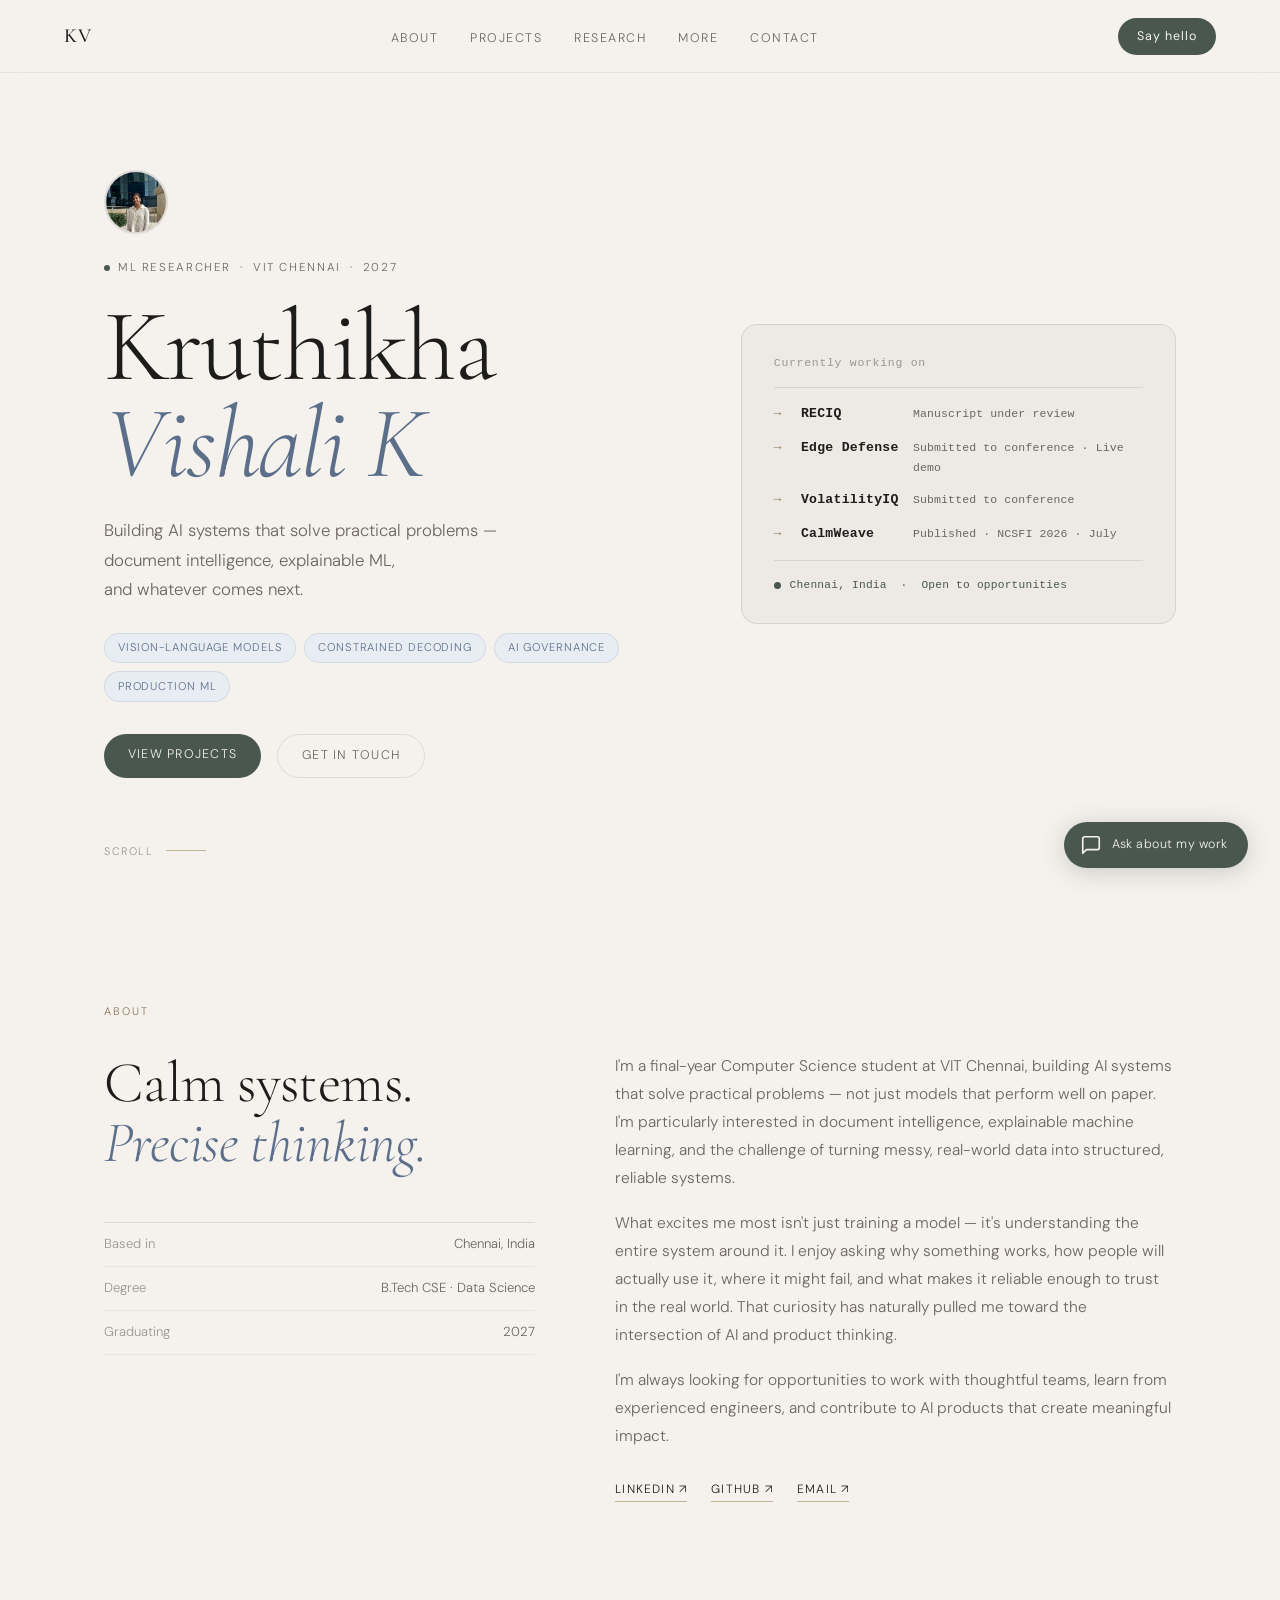
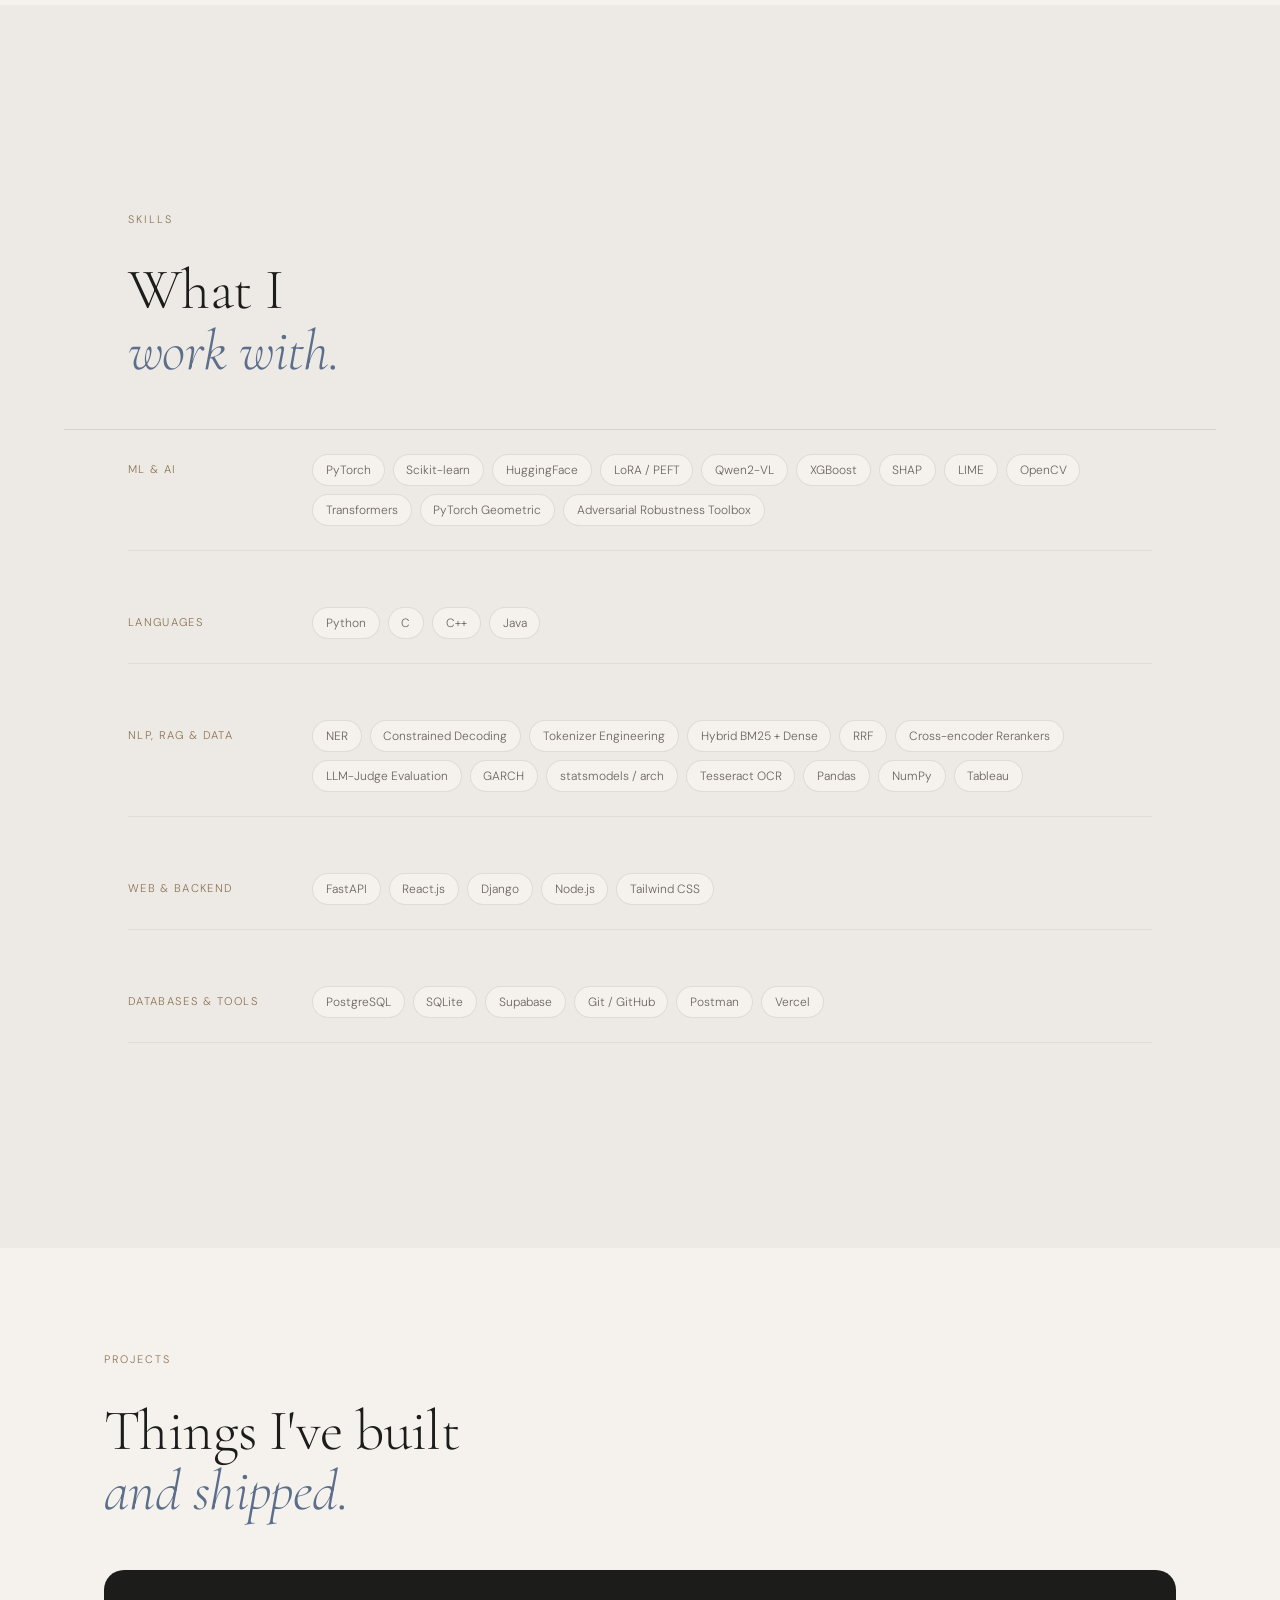
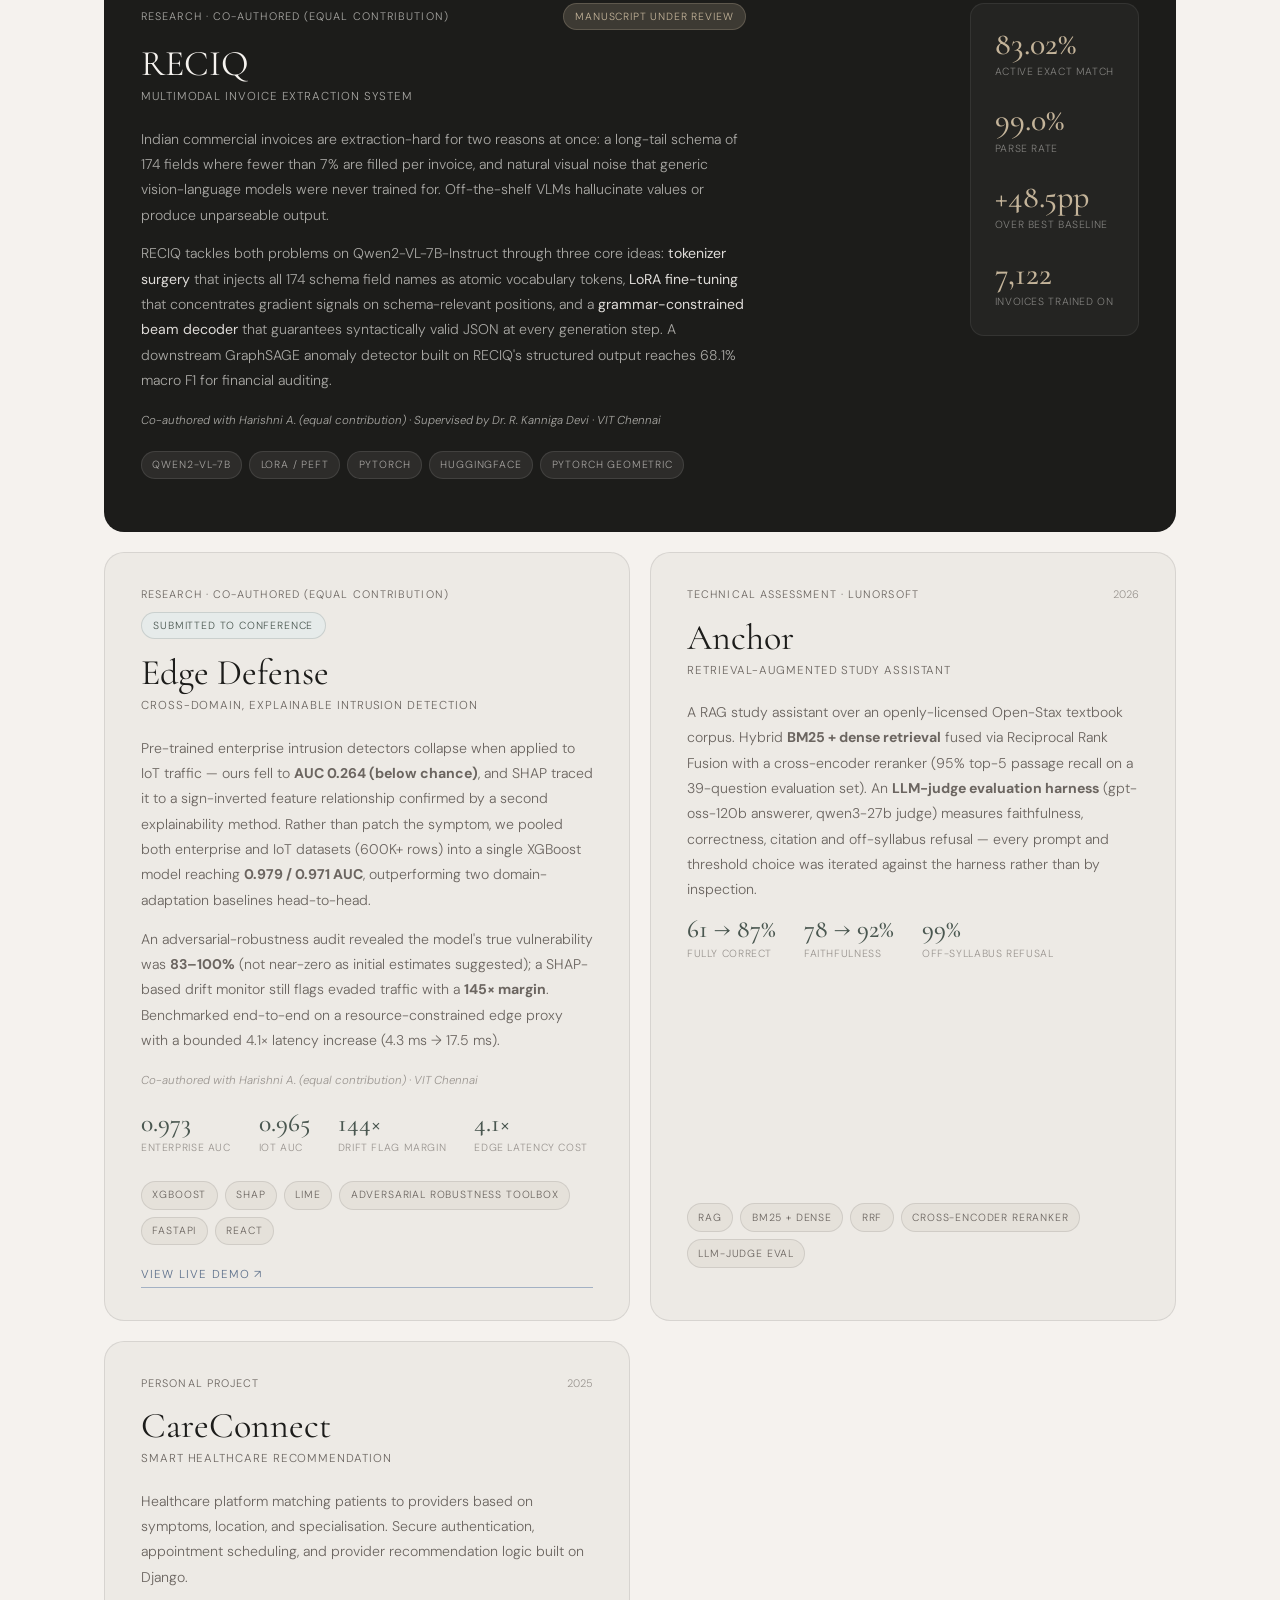
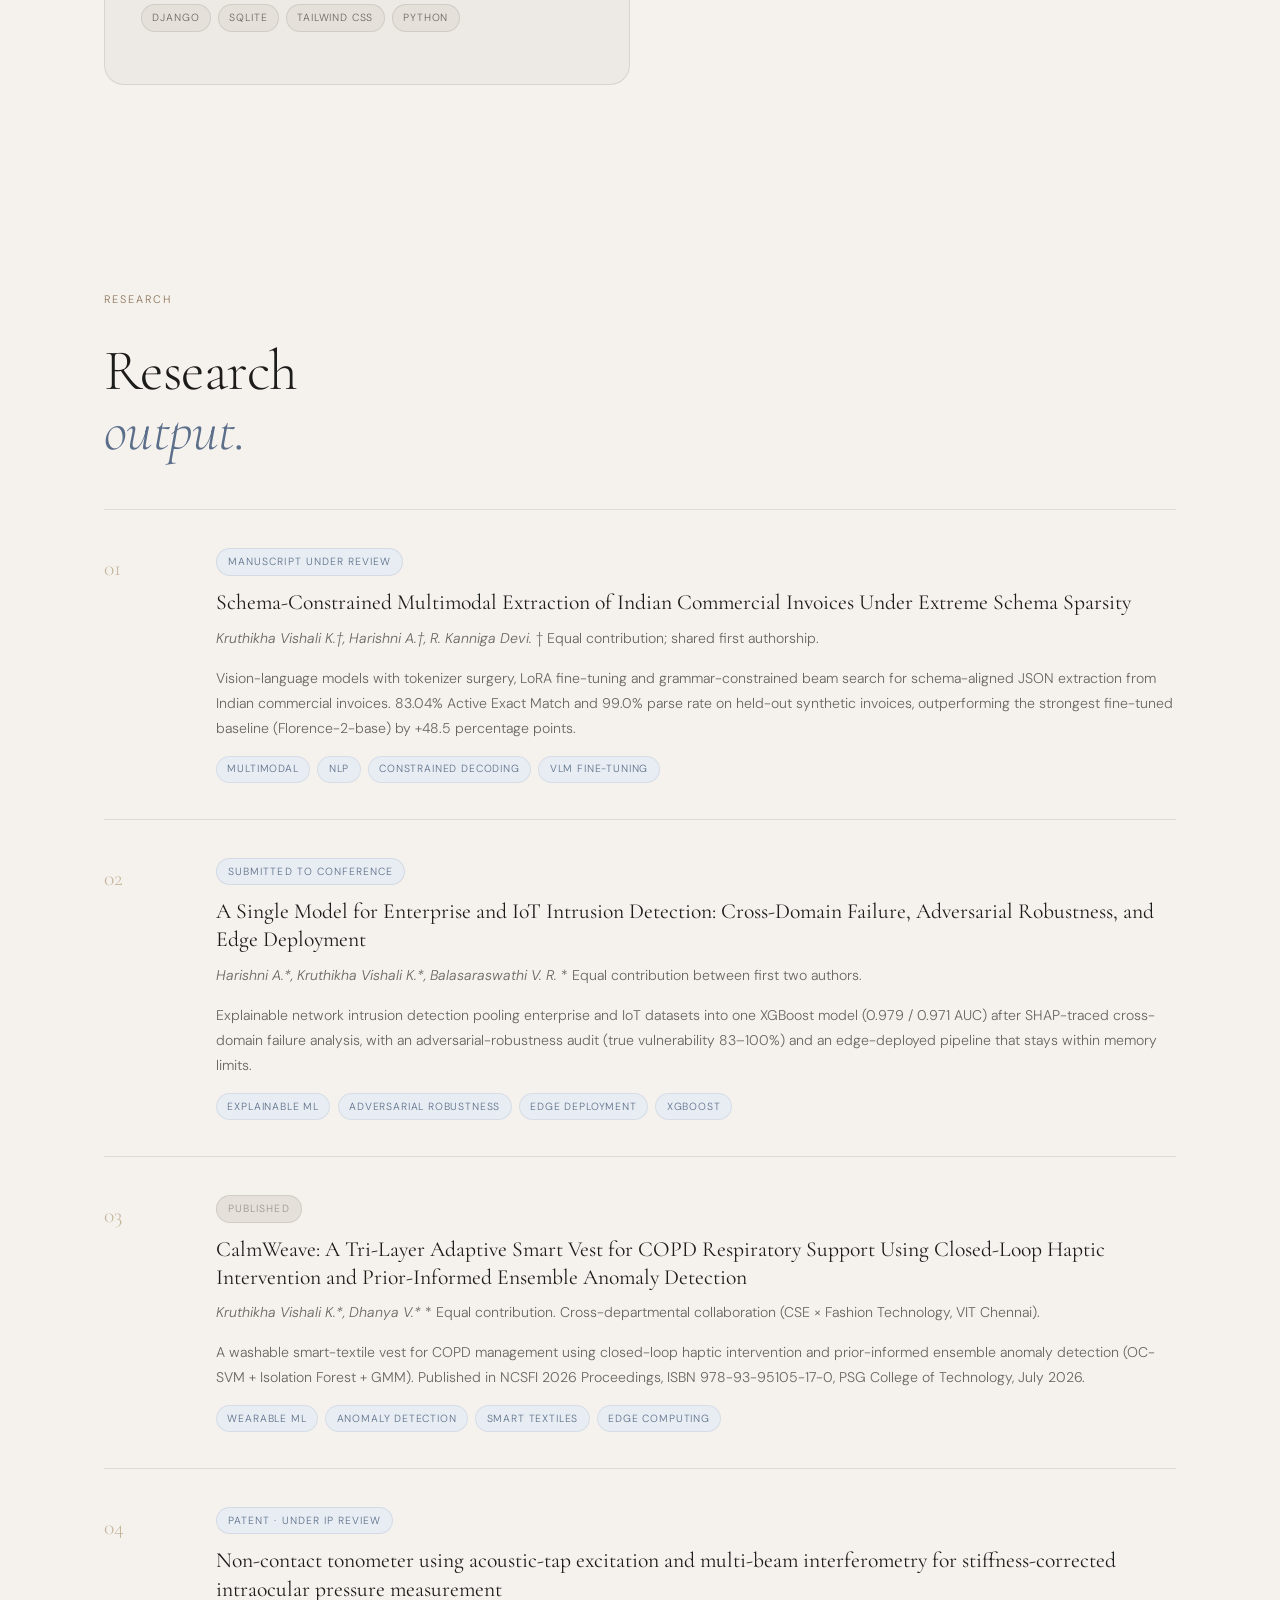
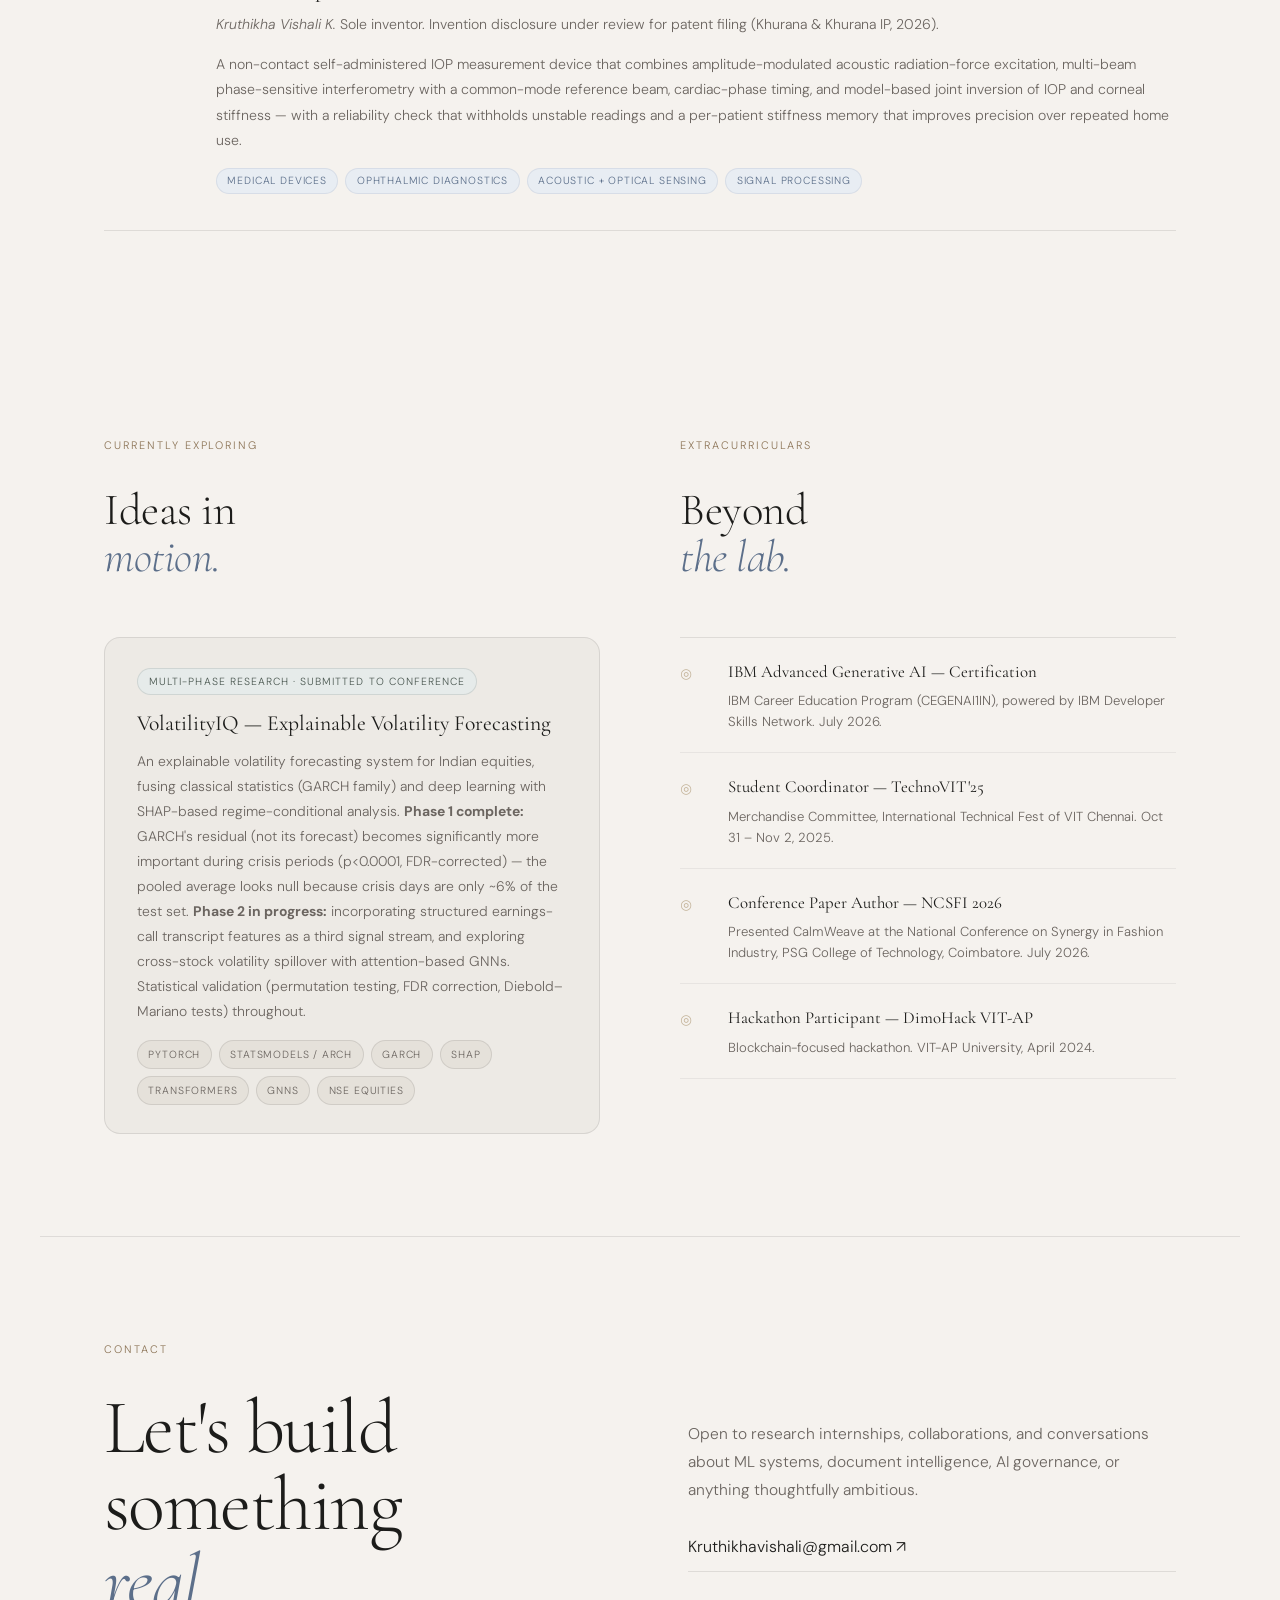
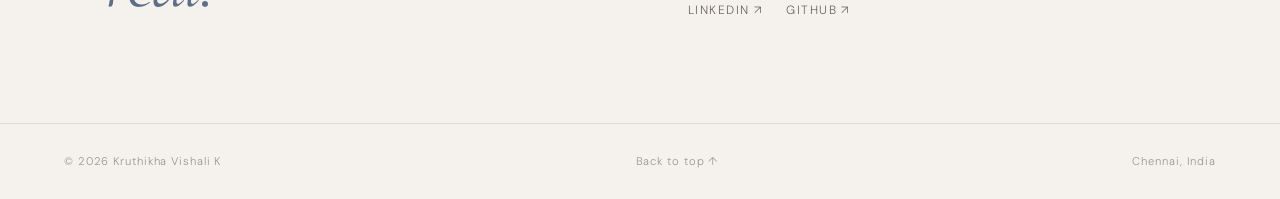
==== index.html @ 8394f6c5 "Portfolio refresh: correct research facts, add Edge Defense paper, Anchor, Patent Content updates (a" ====
<!DOCTYPE html>
<html lang="en">
<head>
  <meta charset="UTF-8" />
  <meta name="viewport" content="width=device-width, initial-scale=1.0" />
  <title>Kruthikha Vishali K — ML Researcher</title>
  <link rel="preconnect" href="https://fonts.googleapis.com" />
  <link rel="preconnect" href="https://fonts.gstatic.com" crossorigin />
  <link href="https://fonts.googleapis.com/css2?family=Cormorant+Garamond:ital,wght@0,300;0,400;0,500;0,600;1,300;1,400&family=DM+Sans:ital,opsz,wght@0,9..40,300;0,9..40,400;0,9..40,500;1,9..40,300&display=swap" rel="stylesheet" />
  <link rel="stylesheet" href="style.css" />
</head>
<body>

  <!-- NAV -->
  <nav class="nav" id="nav">
    <div class="nav-logo">KV</div>
    <ul class="nav-links">
      <li><a href="#about" class="nav-link">About</a></li>
      <li><a href="#projects" class="nav-link">Projects</a></li>
      <li><a href="#research" class="nav-link">Research</a></li>
      <li><a href="#extras" class="nav-link">More</a></li>
      <li><a href="#contact" class="nav-link">Contact</a></li>
    </ul>
    <a href="#contact" class="nav-cta">Say hello</a>
  </nav>

  <!-- HERO -->
  <section class="hero" id="hero">
    <div class="hero-left">
      <div class="hero-photo-wrap">
        <img src="assets/photo.jpeg" alt="Kruthikha Vishali" class="hero-photo" />
      </div>
      <div class="hero-eyebrow">
        <span class="dot"></span>
        <span>ML Researcher &nbsp;·&nbsp; VIT Chennai &nbsp;·&nbsp; 2027</span>
      </div>
      <h1 class="hero-name">
        Kruthikha<br /><em>Vishali K</em>
      </h1>
      <p class="hero-descriptor">
        Building AI systems that solve practical problems —<br />
        document intelligence, explainable ML,<br />
        and whatever comes next.
      </p>
      <div class="hero-tags">
        <span>Vision-Language Models</span>
        <span>Constrained Decoding</span>
        <span>AI Governance</span>
        <span>Production ML</span>
      </div>
      <div class="hero-actions">
        <a href="#projects" class="btn-primary">View Projects</a>
        <a href="#contact" class="btn-ghost">Get in touch</a>
      </div>
    </div>

    <div class="hero-right">
      <div class="currently-card">
        <div class="currently-header">Currently working on</div>
        <div class="currently-divider"></div>
        <div class="currently-rows">
          <div class="currently-row">
            <span class="currently-arrow">→</span>
            <span class="currently-project">RECIQ</span>
            <span class="currently-status">Manuscript under review</span>
          </div>
          <div class="currently-row">
            <span class="currently-arrow">→</span>
            <span class="currently-project">Edge Defense</span>
            <span class="currently-status">Submitted to conference · Live demo</span>
          </div>
          <div class="currently-row">
            <span class="currently-arrow">→</span>
            <span class="currently-project">VolatilityIQ</span>
            <span class="currently-status">Submitted to conference</span>
          </div>
          <div class="currently-row">
            <span class="currently-arrow">→</span>
            <span class="currently-project">CalmWeave</span>
            <span class="currently-status">Published · NCSFI 2026 · July</span>
          </div>
        </div>
        <div class="currently-divider"></div>
        <div class="currently-footer">
          <span class="status-dot"></span>
          <span>Chennai, India &nbsp;·&nbsp; Open to opportunities</span>
        </div>
      </div>
    </div>

    <div class="hero-scroll-hint">
      <span>scroll</span>
      <div class="scroll-line"></div>
    </div>
  </section>


  <!-- ABOUT -->
  <section class="about section" id="about">
    <div class="section-label">About</div>
    <div class="about-grid">
      <div class="about-left">
        <h2 class="section-heading">Calm systems.<br /><em>Precise thinking.</em></h2>
        <div class="about-quick">
          <div class="quick-item"><span class="quick-key">Based in</span><span class="quick-val">Chennai, India</span></div>
          <div class="quick-item"><span class="quick-key">Degree</span><span class="quick-val">B.Tech CSE · Data Science</span></div>
          <div class="quick-item"><span class="quick-key">Graduating</span><span class="quick-val">2027</span></div>
         
        </div>
      </div>
      <div class="about-right">
        <p>I'm a final-year Computer Science student at VIT Chennai, building AI systems that solve practical problems — not just models that perform well on paper. I'm particularly interested in document intelligence, explainable machine learning, and the challenge of turning messy, real-world data into structured, reliable systems.</p>
        <p>What excites me most isn't just training a model — it's understanding the entire system around it. I enjoy asking why something works, how people will actually use it, where it might fail, and what makes it reliable enough to trust in the real world. That curiosity has naturally pulled me toward the intersection of AI and product thinking.</p>
        <p>I'm always looking for opportunities to work with thoughtful teams, learn from experienced engineers, and contribute to AI products that create meaningful impact.</p>
        <div class="about-links">
          <a href="https://linkedin.com/in/kruthikha-vishali-k-546a492b1" target="_blank" class="about-link">LinkedIn ↗</a>
          <a href="https://github.com/kruthikhak" target="_blank" class="about-link">GitHub ↗</a>
          <a href="mailto:Kruthikhavishali@gmail.com" class="about-link">Email ↗</a>
        </div>
      </div>
    </div>
  </section>

  <!-- SKILLS -->
  <section class="skills-section section" id="skills">
    <div class="section-label">Skills</div>
    <h2 class="section-heading">What I<br /><em>work with.</em></h2>
    <div class="skills-grid">
      <div class="skill-group">
        <div class="skill-group-label">ML & AI</div>
        <div class="skill-tags">
          <span>PyTorch</span><span>Scikit-learn</span><span>HuggingFace</span>
          <span>LoRA / PEFT</span><span>Qwen2-VL</span><span>XGBoost</span>
          <span>SHAP</span><span>LIME</span><span>OpenCV</span><span>Transformers</span>
          <span>PyTorch Geometric</span><span>Adversarial Robustness Toolbox</span>
        </div>
      </div>
      <div class="skill-group">
        <div class="skill-group-label">Languages</div>
        <div class="skill-tags">
          <span>Python</span><span>C</span><span>C++</span><span>Java</span>
        </div>
      </div>
      <div class="skill-group">
        <div class="skill-group-label">NLP, RAG & Data</div>
        <div class="skill-tags">
          <span>NER</span><span>Constrained Decoding</span><span>Tokenizer Engineering</span>
          <span>Hybrid BM25 + Dense</span><span>RRF</span><span>Cross-encoder Rerankers</span>
          <span>LLM-Judge Evaluation</span><span>GARCH</span><span>statsmodels / arch</span>
          <span>Tesseract OCR</span><span>Pandas</span><span>NumPy</span><span>Tableau</span>
        </div>
      </div>
      <div class="skill-group">
        <div class="skill-group-label">Web & Backend</div>
        <div class="skill-tags">
          <span>FastAPI</span><span>React.js</span><span>Django</span>
          <span>Node.js</span><span>Tailwind CSS</span>
        </div>
      </div>
      <div class="skill-group">
        <div class="skill-group-label">Databases & Tools</div>
        <div class="skill-tags">
          <span>PostgreSQL</span><span>SQLite</span><span>Supabase</span>
          <span>Git / GitHub</span><span>Postman</span><span>Vercel</span>
        </div>
      </div>
    </div>
  </section>

  <!-- PROJECTS -->
  <section class="projects section" id="projects">
    <div class="section-label">Projects</div>
    <h2 class="section-heading">Things I've built<br /><em>and shipped.</em></h2>
    <div class="projects-grid">

      <!-- RECIQ -->
      <article class="project-card project-card--featured" id="reciq">
        <div class="project-card-inner">
          <div class="project-left">
            <div class="project-meta">
              <span class="project-type">Research · Co-authored (equal contribution)</span>
              <span class="project-badge-inline">Manuscript under review</span>
            </div>
            <h3 class="project-title">RECIQ</h3>
            <p class="project-subtitle">Multimodal Invoice Extraction System</p>
            <p class="project-desc">Indian commercial invoices are extraction-hard for two reasons at once: a long-tail schema of 174 fields where fewer than 7% are filled per invoice, and natural visual noise that generic vision-language models were never trained for. Off-the-shelf VLMs hallucinate values or produce unparseable output.</p>
            <p class="project-desc">RECIQ tackles both problems on Qwen2-VL-7B-Instruct through three core ideas: <strong>tokenizer surgery</strong> that injects all 174 schema field names as atomic vocabulary tokens, <strong>LoRA fine-tuning</strong> that concentrates gradient signals on schema-relevant positions, and a <strong>grammar-constrained beam decoder</strong> that guarantees syntactically valid JSON at every generation step. A downstream GraphSAGE anomaly detector built on RECIQ's structured output reaches 68.1% macro F1 for financial auditing.</p>
            <div class="project-collab">Co-authored with Harishni A. (equal contribution) · Supervised by Dr. R. Kanniga Devi · VIT Chennai</div>
            <div class="project-stack">
              <span>Qwen2-VL-7B</span><span>LoRA / PEFT</span><span>PyTorch</span><span>HuggingFace</span><span>PyTorch Geometric</span>
            </div>
          </div>
          <div class="project-right">
            <div class="project-stats-col">
              <div class="project-stat-big">
                <span class="stat-val">83.04%</span>
                <span class="stat-key">Active Exact Match</span>
              </div>
              <div class="project-stat-big">
                <span class="stat-val">99.0%</span>
                <span class="stat-key">Parse Rate</span>
              </div>
              <div class="project-stat-big">
                <span class="stat-val">+48.5pp</span>
                <span class="stat-key">Over Best Baseline</span>
              </div>
              <div class="project-stat-big">
                <span class="stat-val">7,124</span>
                <span class="stat-key">Invoices Trained On</span>
              </div>
            </div>
          </div>
        </div>
      </article>

      <!-- Edge Defense -->
      <article class="project-card" id="edge-defense">
        <div class="project-card-inner project-card-inner--single">
          <div class="project-meta">
            <span class="project-type">Research · Co-authored (equal contribution)</span>
            <span class="project-badge-inline">Submitted to conference</span>
          </div>
          <h3 class="project-title">Edge Defense</h3>
          <p class="project-subtitle">Cross-Domain, Explainable Intrusion Detection</p>
          <p class="project-desc">Pre-trained enterprise intrusion detectors collapse when applied to IoT traffic — ours fell to <strong>AUC 0.264 (below chance)</strong>, and SHAP traced it to a sign-inverted feature relationship confirmed by a second explainability method. Rather than patch the symptom, we pooled both enterprise and IoT datasets (600K+ rows) into a single XGBoost model reaching <strong>0.979 / 0.971 AUC</strong>, outperforming two domain-adaptation baselines head-to-head.</p>
          <p class="project-desc">An adversarial-robustness audit revealed the model's true vulnerability was <strong>83–100%</strong> (not near-zero as initial estimates suggested); a SHAP-based drift monitor still flags evaded traffic with a <strong>145× margin</strong>. Benchmarked end-to-end on a resource-constrained edge proxy with a bounded 4.1× latency increase (4.3 ms → 17.5 ms).</p>
          <div class="project-collab">Co-authored with Harishni A. (equal contribution) · VIT Chennai</div>
          <div class="project-stats">
            <div class="project-stat"><span class="stat-val">0.979</span><span class="stat-key">Enterprise AUC</span></div>
            <div class="project-stat"><span class="stat-val">0.971</span><span class="stat-key">IoT AUC</span></div>
            <div class="project-stat"><span class="stat-val">145×</span><span class="stat-key">Drift Flag Margin</span></div>
            <div class="project-stat"><span class="stat-val">4.1×</span><span class="stat-key">Edge Latency Cost</span></div>
          </div>
          <div class="project-stack">
            <span>XGBoost</span><span>SHAP</span><span>LIME</span><span>Adversarial Robustness Toolbox</span><span>FastAPI</span><span>React</span>
          </div>
          <a href="https://edge-defense-ui.vercel.app" target="_blank" class="project-live">View live demo ↗</a>
        </div>
      </article>

      <!-- Anchor -->
      <article class="project-card project-card--small" id="anchor">
        <div class="project-card-inner project-card-inner--single">
          <div class="project-meta">
            <span class="project-type">Technical Assessment · Lunorsoft</span>
            <span class="project-year">2026</span>
          </div>
          <h3 class="project-title">Anchor</h3>
          <p class="project-subtitle">Retrieval-Augmented Study Assistant</p>
          <p class="project-desc">A RAG study assistant over an openly-licensed Open-Stax textbook corpus. Hybrid <strong>BM25 + dense retrieval</strong> fused via Reciprocal Rank Fusion with a cross-encoder reranker (95% top-5 passage recall on a 39-question evaluation set). An <strong>LLM-judge evaluation harness</strong> (gpt-oss-120b answerer, qwen3-27b judge) measures faithfulness, correctness, citation and off-syllabus refusal — every prompt and threshold choice was iterated against the harness rather than by inspection.</p>
          <div class="project-stats">
            <div class="project-stat"><span class="stat-val">61 → 87%</span><span class="stat-key">Fully Correct</span></div>
            <div class="project-stat"><span class="stat-val">78 → 92%</span><span class="stat-key">Faithfulness</span></div>
            <div class="project-stat"><span class="stat-val">100%</span><span class="stat-key">Off-Syllabus Refusal</span></div>
          </div>
          <div class="project-stack">
            <span>RAG</span><span>BM25 + Dense</span><span>RRF</span><span>Cross-encoder Reranker</span><span>LLM-Judge Eval</span>
          </div>
        </div>
      </article>

      <!-- CareConnect -->
      <article class="project-card project-card--small" id="careconnect">
        <div class="project-card-inner project-card-inner--single">
          <div class="project-meta">
            <span class="project-type">Personal Project</span>
            <span class="project-year">2025</span>
          </div>
          <h3 class="project-title">CareConnect</h3>
          <p class="project-subtitle">Smart Healthcare Recommendation</p>
          <p class="project-desc">Healthcare platform matching patients to providers based on symptoms, location, and specialisation. Secure authentication, appointment scheduling, and provider recommendation logic built on Django.</p>
          <div class="project-stack">
            <span>Django</span><span>SQLite</span><span>Tailwind CSS</span><span>Python</span>
          </div>
        </div>
      </article>

    </div>
  </section>

  <!-- RESEARCH -->
  <section class="research section" id="research">
    <div class="section-label">Research</div>
    <h2 class="section-heading">Research<br /><em>output.</em></h2>
    <div class="research-list">
      <div class="research-item">
        <div class="research-num">01</div>
        <div class="research-body">
          <div class="research-status research-status--submitted">Manuscript under review</div>
          <h3>Schema-Constrained Multimodal Extraction of Indian Commercial Invoices Under Extreme Schema Sparsity</h3>
          <p class="research-authors"><em>Kruthikha Vishali K.†, Harishni A.†, R. Kanniga Devi.</em> <span class="research-note">† Equal contribution; shared first authorship.</span></p>
          <p>Vision-language models with tokenizer surgery, LoRA fine-tuning and grammar-constrained beam search for schema-aligned JSON extraction from Indian commercial invoices. 83.04% Active Exact Match and 99.0% parse rate on held-out synthetic invoices, outperforming the strongest fine-tuned baseline (Florence-2-base) by +48.5 percentage points.</p>
          <div class="research-tags">
            <span>Multimodal</span><span>NLP</span><span>Constrained Decoding</span><span>VLM Fine-tuning</span>
          </div>
        </div>
      </div>
      <div class="research-item">
        <div class="research-num">02</div>
        <div class="research-body">
          <div class="research-status research-status--submitted">Submitted to conference</div>
          <h3>A Single Model for Enterprise and IoT Intrusion Detection: Cross-Domain Failure, Adversarial Robustness, and Edge Deployment</h3>
          <p class="research-authors"><em>Harishni A.*, Kruthikha Vishali K.*, Balasaraswathi V. R.</em> <span class="research-note">* Equal contribution between first two authors.</span></p>
          <p>Explainable network intrusion detection pooling enterprise and IoT datasets into one XGBoost model (0.979 / 0.971 AUC) after SHAP-traced cross-domain failure analysis, with an adversarial-robustness audit (true vulnerability 83–100%) and an edge-deployed pipeline that stays within memory limits.</p>
          <div class="research-tags">
            <span>Explainable ML</span><span>Adversarial Robustness</span><span>Edge Deployment</span><span>XGBoost</span>
          </div>
        </div>
      </div>
      <div class="research-item">
        <div class="research-num">03</div>
        <div class="research-body">
          <div class="research-status research-status--progress">PUBLISHED</div>
          <h3>CalmWeave: A Tri-Layer Adaptive Smart Vest for COPD Respiratory Support Using Closed-Loop Haptic Intervention and Prior-Informed Ensemble Anomaly Detection</h3>
          <p class="research-authors"><em>Kruthikha Vishali K.*, Dhanya V.*</em> <span class="research-note">* Equal contribution. Cross-departmental collaboration (CSE × Fashion Technology, VIT Chennai).</span></p>
          <p>A washable smart-textile vest for COPD management using closed-loop haptic intervention and prior-informed ensemble anomaly detection (OC-SVM + Isolation Forest + GMM). Published in NCSFI 2026 Proceedings, ISBN 978-93-95105-17-0, PSG College of Technology, July 2026.</p>
          <div class="research-tags">
            <span>Wearable ML</span><span>Anomaly Detection</span><span>Smart Textiles</span><span>Edge Computing</span>
          </div>
        </div>
      </div>
      <div class="research-item">
        <div class="research-num">04</div>
        <div class="research-body">
          <div class="research-status research-status--submitted">Patent · Under IP review</div>
          <h3>Non-contact tonometer using acoustic-tap excitation and multi-beam interferometry for stiffness-corrected intraocular pressure measurement</h3>
          <p class="research-authors"><em>Kruthikha Vishali K.</em> <span class="research-note">Sole inventor. Invention disclosure under review for patent filing (Khurana &amp; Khurana IP, 2026).</span></p>
          <p>A non-contact self-administered IOP measurement device that combines amplitude-modulated acoustic radiation-force excitation, multi-beam phase-sensitive interferometry with a common-mode reference beam, cardiac-phase timing, and model-based joint inversion of IOP and corneal stiffness — with a reliability check that withholds unstable readings and a per-patient stiffness memory that improves precision over repeated home use.</p>
          <div class="research-tags">
            <span>Medical Devices</span><span>Ophthalmic Diagnostics</span><span>Acoustic + Optical Sensing</span><span>Signal Processing</span>
          </div>
        </div>
      </div>
    </div>
  </section>

  <!-- EXPLORING + EXTRAS -->
  <section class="extras section" id="extras">
    <div class="extras-grid">

      <!-- Currently Exploring -->
      <div class="extras-block">
        <div class="section-label">Currently Exploring</div>
        <h2 class="section-heading" style="font-size: clamp(2rem, 3.5vw, 3rem);">Ideas in<br /><em>motion.</em></h2>
        <div class="exploring-card">
          <div class="exploring-tag">Multi-Phase Research · Submitted to Conference</div>
          <h3>VolatilityIQ — Explainable Volatility Forecasting</h3>
          <p>An explainable volatility forecasting system for Indian equities, fusing classical statistics (GARCH family) and deep learning with SHAP-based regime-conditional analysis. <strong>Phase 1 complete:</strong> GARCH's residual (not its forecast) becomes significantly more important during crisis periods (p&lt;0.0001, FDR-corrected) — the pooled average looks null because crisis days are only ~6% of the test set. <strong>Phase 2 in progress:</strong> incorporating structured earnings-call transcript features as a third signal stream, and exploring cross-stock volatility spillover with attention-based GNNs. Statistical validation (permutation testing, FDR correction, Diebold–Mariano tests) throughout.</p>
          <div class="exploring-stack">
              <span>PyTorch</span><span>statsmodels / arch</span><span>GARCH</span><span>SHAP</span><span>Transformers</span><span>GNNs</span><span>NSE Equities</span>
          </div>
        </div>
      </div>

      <!-- Extracurriculars -->
      <div class="extras-block">
        <div class="section-label">Extracurriculars</div>
        <h2 class="section-heading" style="font-size: clamp(2rem, 3.5vw, 3rem);">Beyond<br /><em>the lab.</em></h2>
        <div class="extras-list">
          <div class="extra-item">
            <div class="extra-icon">◎</div>
            <div class="extra-body">
              <h4>IBM Advanced Generative AI — Certification</h4>
              <p>IBM Career Education Program (CEGENAI1IN), powered by IBM Developer Skills Network. July 2026.</p>
            </div>
          </div>
          <div class="extra-item">
            <div class="extra-icon">◎</div>
            <div class="extra-body">
              <h4>Student Coordinator — TechnoVIT'25</h4>
              <p>Merchandise Committee, International Technical Fest of VIT Chennai. Oct 31 – Nov 2, 2025.</p>
            </div>
          </div>
          <div class="extra-item">
            <div class="extra-icon">◎</div>
            <div class="extra-body">
              <h4>Conference Paper Author — NCSFI 2026</h4>
              <p>Presented CalmWeave at the National Conference on Synergy in Fashion Industry, PSG College of Technology, Coimbatore. July 2026.</p>
            </div>
          </div>
          <div class="extra-item">
            <div class="extra-icon">◎</div>
            <div class="extra-body">
              <h4>Hackathon Participant — DimoHack VIT-AP</h4>
              <p>Blockchain-focused hackathon. VIT-AP University, April 2024.</p>
            </div>
          </div>
        </div>
      </div>

    </div>
  </section>

  <!-- CONTACT -->
  <section class="contact section" id="contact">
    <div class="section-label">Contact</div>
    <div class="contact-inner">
      <h2 class="contact-heading">
        Let's build<br />something<br /><em>real.</em>
      </h2>
      <div class="contact-right">
        <p>Open to research internships, collaborations, and conversations about ML systems, document intelligence, AI governance, or anything thoughtfully ambitious.</p>
        <a href="mailto:Kruthikhavishali@gmail.com" class="contact-cta">Kruthikhavishali@gmail.com ↗</a>
        <div class="contact-links">
          <a href="https://linkedin.com/in/kruthikha-vishali-k-546a492b1" target="_blank">LinkedIn ↗</a>
          <a href="https://github.com/kruthikhak" target="_blank">GitHub ↗</a>
        </div>
      </div>
    </div>
  </section>

  <!-- FOOTER -->
  <footer class="footer">
    <span>© 2026 Kruthikha Vishali K</span>
    <div class="footer-links">
      <a href="#hero">Back to top ↑</a>
    </div>
    <span>Chennai, India</span>
  </footer>

  <script src="script.js?v=3"></script>
  <script src="chat.js?v=3"></script>

  <!-- CHAT WIDGET -->
  <div class="chat-bubble" id="chatBubble" onclick="toggleChat()">
    <svg width="22" height="22" viewBox="0 0 24 24" fill="none" stroke="currentColor" stroke-width="1.8" stroke-linecap="round" stroke-linejoin="round">
      <path d="M21 15a2 2 0 0 1-2 2H7l-4 4V5a2 2 0 0 1 2-2h14a2 2 0 0 1 2 2z"></path>
    </svg>
    <span class="chat-bubble-label">Ask about my work</span>
  </div>

  <div class="chat-panel" id="chatPanel">
    <div class="chat-panel-header">
      <div class="chat-header-left">
        <div class="chat-avatar">KV</div>
        <div>
          <div class="chat-header-name">Kruthikha Vishali</div>
          <div class="chat-header-sub">Ask me about my work</div>
        </div>
      </div>
      <button class="chat-close" onclick="toggleChat()">✕</button>
    </div>

    <div class="chat-starters" id="chatStarters">
      <div class="chat-starters-label">Try asking —</div>
      <button class="starter-q" onclick="sendStarter(this)">what's RECIQ actually solving?</button>
      <button class="starter-q" onclick="sendStarter(this)">how does tokenizer surgery actually work?</button>
      <button class="starter-q" onclick="sendStarter(this)">are you open to research internships?</button>
      <button class="starter-q" onclick="sendStarter(this)">what are you working on right now?</button>
    </div>

    <div class="chat-messages" id="chatMessages"></div>

    <div class="chat-input-row">
      <input
        type="text"
        id="chatInput"
        class="chat-input"
        placeholder="Ask something specific..."
        onkeydown="if(event.key==='Enter') sendMessage()"
        maxlength="300"
      />
      <button class="chat-send" onclick="sendMessage()">
        <svg width="16" height="16" viewBox="0 0 24 24" fill="none" stroke="currentColor" stroke-width="2" stroke-linecap="round" stroke-linejoin="round">
          <line x1="22" y1="2" x2="11" y2="13"></line>
          <polygon points="22 2 15 22 11 13 2 9 22 2"></polygon>
        </svg>
      </button>
    </div>
    <div class="chat-disclaimer"> answers reflect my actual work and background</div>
  </div>

</body>
</html>
---- style.css ----
/* =============================================
   KRUTHIKHA VISHALI — PORTFOLIO v2
   Palette: warm paper · ink blue · muted sage · bronze
   Fonts: Cormorant Garamond + DM Sans
   ============================================= */

:root {
  --bg:          #F5F2EE;
  --surface:     #EDEAE5;
  --surface-2:   #E5E1DA;
  --text:        #1C1C1A;
  --text-muted:  #6B6560;
  --text-faint:  #9A9590;
  --blue:        #5C6F8A;
  --blue-soft:   #A3B1C4;
  --blue-pale:   #E8EDF3;
  --sage:        #4A5750;
  --sage-soft:   #8A9990;
  --sage-pale:   #E6EBEA;
  --bronze:      #C4B49A;
  --bronze-deep: #8B7355;
  --border:      rgba(28,28,26,0.10);
  --border-soft: rgba(28,28,26,0.06);
  --ff-display: 'Cormorant Garamond', Georgia, serif;
  --ff-body:    'DM Sans', system-ui, sans-serif;
  --max: 1200px;
  --pad: clamp(1.5rem, 5vw, 4rem);
}

*, *::before, *::after { box-sizing: border-box; margin: 0; padding: 0; }
html { scroll-behavior: smooth; font-size: 16px; }
body {
  background: var(--bg);
  color: var(--text);
  font-family: var(--ff-body);
  font-weight: 300;
  line-height: 1.7;
  overflow-x: hidden;
}

/* ---- NAV ---- */
.nav {
  position: fixed;
  top: 0; left: 0; right: 0;
  z-index: 100;
  display: flex;
  align-items: center;
  justify-content: space-between;
  padding: 1.1rem var(--pad);
  background: rgba(245,242,238,0.90);
  backdrop-filter: blur(14px);
  -webkit-backdrop-filter: blur(14px);
  border-bottom: 1px solid var(--border-soft);
  transition: box-shadow 0.3s;
}
.nav.scrolled { box-shadow: 0 1px 24px rgba(28,28,26,0.07); }
.nav-logo {
  font-family: var(--ff-display);
  font-size: 1.25rem;
  font-weight: 500;
  letter-spacing: 0.05em;
  color: var(--text);
  text-decoration: none;
}
.nav-links {
  display: flex;
  gap: 2rem;
  list-style: none;
}
.nav-link {
  font-size: 0.78rem;
  letter-spacing: 0.12em;
  text-transform: uppercase;
  color: var(--text-muted);
  text-decoration: none;
  position: relative;
  padding-bottom: 2px;
  transition: color 0.2s;
}
.nav-link::after {
  content: '';
  position: absolute;
  bottom: 0; left: 0;
  width: 0; height: 1px;
  background: var(--sage);
  transition: width 0.25s ease;
}
.nav-link:hover { color: var(--text); }
.nav-link:hover::after,
.nav-link.active::after { width: 100%; }
.nav-link.active { color: var(--text); }
.nav-cta {
  font-family: var(--ff-body);
  font-size: 0.78rem;
  font-weight: 400;
  letter-spacing: 0.08em;
  color: var(--bg);
  background: var(--sage);
  border: none;
  padding: 0.5rem 1.2rem;
  border-radius: 2rem;
  cursor: pointer;
  text-decoration: none;
  transition: background 0.2s, transform 0.15s;
}
.nav-cta:hover { background: var(--text); transform: translateY(-1px); }

/* ---- HERO ---- */
.hero {
  min-height: 100vh;
  display: grid;
  grid-template-columns: 1.15fr 0.85fr;
  align-items: center;
  gap: 3rem;
  padding: 8rem var(--pad) 5rem;
  max-width: var(--max);
  margin: 0 auto;
  position: relative;
}

.hero-left { display: flex; flex-direction: column; gap: 0; }

.hero-photo-wrap {
  width: 64px;
  height: 64px;
  border-radius: 50%;
  overflow: hidden;
  border: 2px solid var(--border);
  margin-bottom: 1.5rem;
  opacity: 0;
  animation: fadeUp 0.7s 0.05s forwards;
}
.hero-photo { width: 100%; height: 100%; object-fit: cover; object-position: center top; filter: sepia(6%) contrast(1.02); }

.hero-eyebrow {
  display: flex;
  align-items: center;
  gap: 0.5rem;
  font-size: 0.72rem;
  letter-spacing: 0.14em;
  text-transform: uppercase;
  color: var(--text-muted);
  margin-bottom: 1.25rem;
  opacity: 0;
  animation: fadeUp 0.7s 0.15s forwards;
}
.dot { width: 6px; height: 6px; border-radius: 50%; background: var(--sage); flex-shrink: 0; }

.hero-name {
  font-family: var(--ff-display);
  font-size: clamp(3.5rem, 8vw, 7.5rem);
  font-weight: 300;
  line-height: 0.95;
  letter-spacing: -0.02em;
  margin-bottom: 1.5rem;
  opacity: 0;
  animation: fadeUp 0.8s 0.25s forwards;
}
.hero-name em { font-style: italic; color: var(--blue); }

.hero-descriptor {
  font-size: clamp(0.9rem, 1.5vw, 1.05rem);
  color: var(--text-muted);
  line-height: 1.75;
  margin-bottom: 1.75rem;
  opacity: 0;
  animation: fadeUp 0.8s 0.35s forwards;
}

.hero-tags {
  display: flex;
  flex-wrap: wrap;
  gap: 0.5rem;
  margin-bottom: 2rem;
  opacity: 0;
  animation: fadeUp 0.8s 0.45s forwards;
}
.hero-tags span {
  font-size: 0.7rem;
  letter-spacing: 0.08em;
  text-transform: uppercase;
  color: var(--blue);
  background: var(--blue-pale);
  padding: 0.3rem 0.8rem;
  border-radius: 2rem;
  border: 1px solid rgba(92,111,138,0.15);
}

.hero-actions {
  display: flex;
  gap: 1rem;
  opacity: 0;
  animation: fadeUp 0.8s 0.55s forwards;
}
.btn-primary {
  font-size: 0.78rem;
  letter-spacing: 0.1em;
  text-transform: uppercase;
  color: var(--bg);
  background: var(--sage);
  padding: 0.65rem 1.5rem;
  border-radius: 2rem;
  text-decoration: none;
  transition: background 0.2s, transform 0.15s;
}
.btn-primary:hover { background: var(--text); transform: translateY(-2px); }
.btn-ghost {
  font-size: 0.78rem;
  letter-spacing: 0.1em;
  text-transform: uppercase;
  color: var(--text-muted);
  background: transparent;
  padding: 0.65rem 1.5rem;
  border-radius: 2rem;
  border: 1px solid var(--border);
  text-decoration: none;
  transition: border-color 0.2s, color 0.2s, transform 0.15s;
}
.btn-ghost:hover { border-color: var(--text-muted); color: var(--text); transform: translateY(-2px); }

.hero-right {
  display: flex;
  flex-direction: column;
  justify-content: center;
  opacity: 0;
  animation: fadeUp 1s 0.6s forwards;
}

/* ---- CURRENTLY CARD ---- */
.currently-card {
  background: var(--surface);
  border: 1px solid var(--border);
  border-radius: 1rem;
  padding: 1.75rem 2rem;
  font-family: 'Courier New', 'Courier', monospace;
  width: 100%;
}

.currently-header {
  font-size: 0.72rem;
  letter-spacing: 0.06em;
  color: var(--text-faint);
  margin-bottom: 0.9rem;
  font-family: 'Courier New', monospace;
}

.currently-divider {
  width: 100%;
  height: 1px;
  background: var(--border);
  margin: 0.9rem 0;
}

.currently-rows {
  display: flex;
  flex-direction: column;
  gap: 0.75rem;
}

.currently-row {
  display: grid;
  grid-template-columns: 1.2rem 6.5rem 1fr;
  align-items: baseline;
  gap: 0.5rem;
}

.currently-arrow {
  font-size: 0.78rem;
  color: var(--bronze-deep);
  font-family: 'Courier New', monospace;
}

.currently-project {
  font-size: 0.82rem;
  font-weight: 600;
  color: var(--text);
  font-family: 'Courier New', monospace;
  letter-spacing: 0.02em;
}

.currently-status {
  font-size: 0.72rem;
  color: var(--text-muted);
  font-family: 'Courier New', monospace;
  letter-spacing: 0.01em;
}

.currently-footer {
  display: flex;
  align-items: center;
  gap: 0.55rem;
  font-size: 0.7rem;
  color: var(--sage);
  font-family: 'Courier New', monospace;
  letter-spacing: 0.02em;
}

.status-dot {
  width: 7px; height: 7px;
  border-radius: 50%;
  background: var(--sage);
  animation: pulse 2s infinite;
  flex-shrink: 0;
}

.hero-scroll-hint {
  position: absolute;
  bottom: 2.5rem;
  left: var(--pad);
  display: flex;
  align-items: center;
  gap: 0.8rem;
  font-size: 0.68rem;
  letter-spacing: 0.14em;
  text-transform: uppercase;
  color: var(--text-faint);
  opacity: 0;
  animation: fadeUp 0.8s 1s forwards;
}
.scroll-line {
  width: 40px; height: 1px;
  background: var(--bronze);
  position: relative; overflow: hidden;
}
.scroll-line::after {
  content: '';
  position: absolute;
  top: 0; left: -100%;
  width: 100%; height: 100%;
  background: var(--text);
  animation: slideLine 2.5s 1.5s infinite;
}

/* ---- SECTIONS ---- */
.section {
  max-width: var(--max);
  margin: 0 auto;
  padding: clamp(4rem, 8vw, 8rem) var(--pad);
}
.section-label {
  font-size: 0.68rem;
  letter-spacing: 0.18em;
  text-transform: uppercase;
  color: var(--bronze-deep);
  margin-bottom: 2rem;
}
.section-heading {
  font-family: var(--ff-display);
  font-size: clamp(2.25rem, 4.5vw, 4rem);
  font-weight: 300;
  line-height: 1.05;
  letter-spacing: -0.01em;
  color: var(--text);
  margin-bottom: 3rem;
}
.section-heading em { font-style: italic; color: var(--blue); }

/* ---- ABOUT ---- */
.about-grid {
  display: grid;
  grid-template-columns: 1fr 1.3fr;
  gap: 5rem;
  align-items: start;
}
.about-quick {
  display: flex;
  flex-direction: column;
  gap: 0;
  border-top: 1px solid var(--border);
  margin-top: 2rem;
}
.quick-item {
  display: flex;
  justify-content: space-between;
  padding: 0.65rem 0;
  border-bottom: 1px solid var(--border-soft);
  font-size: 0.82rem;
}
.quick-key { color: var(--text-faint); }
.quick-val { color: var(--text-muted); }

.about-right p {
  color: var(--text-muted);
  font-size: 0.97rem;
  margin-bottom: 1.1rem;
  line-height: 1.8;
}
.about-links { display: flex; gap: 1.5rem; margin-top: 1.75rem; flex-wrap: wrap; }
.about-link {
  font-size: 0.75rem;
  letter-spacing: 0.1em;
  text-transform: uppercase;
  color: var(--text);
  text-decoration: none;
  border-bottom: 1px solid var(--bronze);
  padding-bottom: 2px;
  transition: color 0.2s, border-color 0.2s;
}
.about-link:hover { color: var(--blue); border-color: var(--blue); }

/* ---- SKILLS ---- */
.skills-section { background: var(--surface); border-radius: 0; max-width: 100%; }
.skills-section .section-heading,
.skills-section .section-label { max-width: var(--max); margin-left: auto; margin-right: auto; padding-left: var(--pad); padding-right: var(--pad); }
.skills-section .section-label { padding-top: clamp(4rem, 8vw, 8rem); }

.skills-grid {
  max-width: var(--max);
  margin: 0 auto;
  padding: 0 var(--pad) clamp(4rem, 8vw, 8rem);
  display: flex;
  flex-direction: column;
  gap: 2rem;
  border-top: 1px solid var(--border);
}
.skill-group {
  display: grid;
  grid-template-columns: 10rem 1fr;
  gap: 1.5rem;
  padding: 1.5rem 0;
  border-bottom: 1px solid var(--border-soft);
  align-items: start;
}
.skill-group-label {
  font-size: 0.7rem;
  letter-spacing: 0.12em;
  text-transform: uppercase;
  color: var(--bronze-deep);
  padding-top: 0.35rem;
}
.skill-tags { display: flex; flex-wrap: wrap; gap: 0.5rem; }
.skill-tags span {
  font-size: 0.75rem;
  color: var(--text-muted);
  background: var(--bg);
  border: 1px solid var(--border);
  padding: 0.3rem 0.8rem;
  border-radius: 2rem;
  transition: border-color 0.2s, color 0.2s;
}
.skill-tags span:hover { border-color: var(--blue-soft); color: var(--blue); }

/* ---- PROJECTS ---- */
.projects-grid {
  display: grid;
  grid-template-columns: repeat(2, 1fr);
  gap: 1.25rem;
}

.project-card {
  background: var(--surface);
  border: 1px solid var(--border);
  border-radius: 1.25rem;
  overflow: hidden;
  transition: transform 0.3s cubic-bezier(0.34,1.56,0.64,1), box-shadow 0.3s;
}
.project-card:hover { transform: translateY(-5px); box-shadow: 0 24px 64px rgba(28,28,26,0.09); }

.project-card--featured {
  grid-column: 1 / -1;
  background: var(--text);
}
.project-card--featured .project-type,
.project-card--featured .project-year,
.project-card--featured .project-title,
.project-card--featured .project-subtitle,
.project-card--featured .project-desc,
.project-card--featured .project-collab { color: rgba(245,242,238,0.65); }
.project-card--featured .project-title { color: var(--bg); }
.project-card--featured strong { color: rgba(245,242,238,0.9); font-weight: 400; }
.project-card--featured .stat-val { color: var(--bronze); }
.project-card--featured .stat-key { color: rgba(245,242,238,0.45); }
.project-card--featured .project-stack span {
  background: rgba(245,242,238,0.08);
  color: rgba(245,242,238,0.6);
  border-color: rgba(245,242,238,0.1);
}
.project-card--featured .project-badge-inline {
  background: rgba(196,180,154,0.2);
  color: var(--bronze);
  border-color: rgba(196,180,154,0.25);
}

.project-card-inner {
  padding: 2rem 2.25rem;
}
.project-card-inner--single { display: flex; flex-direction: column; height: 100%; }

.project-card--featured .project-card-inner {
  display: grid;
  grid-template-columns: 1.4fr 0.8fr;
  gap: 3rem;
  align-items: start;
}
.project-left { display: flex; flex-direction: column; }
.project-right { display: flex; align-items: flex-start; justify-content: flex-end; }
.project-stats-col {
  display: flex;
  flex-direction: column;
  gap: 1.5rem;
  padding: 1.5rem;
  background: rgba(255,255,255,0.04);
  border: 1px solid rgba(255,255,255,0.07);
  border-radius: 0.875rem;
}
.project-stat-big { display: flex; flex-direction: column; gap: 0.2rem; }
.project-stat-big .stat-val {
  font-family: var(--ff-display);
  font-size: 2rem;
  font-weight: 500;
  line-height: 1;
}

.project-meta {
  display: flex;
  justify-content: space-between;
  align-items: center;
  margin-bottom: 1rem;
  flex-wrap: wrap;
  gap: 0.5rem;
}
.project-type {
  font-size: 0.68rem;
  letter-spacing: 0.1em;
  text-transform: uppercase;
  color: var(--text-muted);
}
.project-year { font-size: 0.68rem; color: var(--text-faint); }
.project-badge-inline {
  font-size: 0.65rem;
  letter-spacing: 0.08em;
  text-transform: uppercase;
  color: var(--sage);
  background: var(--sage-pale);
  border: 1px solid rgba(74,87,80,0.18);
  padding: 0.25rem 0.7rem;
  border-radius: 2rem;
}

.project-title {
  font-family: var(--ff-display);
  font-size: 2.25rem;
  font-weight: 400;
  line-height: 1;
  margin-bottom: 0.3rem;
  color: var(--text);
}
.project-subtitle {
  font-size: 0.72rem;
  letter-spacing: 0.08em;
  color: var(--text-muted);
  text-transform: uppercase;
  margin-bottom: 1.25rem;
}
.project-desc {
  font-size: 0.88rem;
  color: var(--text-muted);
  line-height: 1.8;
  margin-bottom: 0.85rem;
}
.project-collab {
  font-size: 0.72rem;
  color: var(--text-faint);
  font-style: italic;
  margin-bottom: 1.25rem;
  margin-top: 0.25rem;
}

.project-stats { display: flex; gap: 1.75rem; margin-bottom: 1.5rem; flex-wrap: wrap; }
.project-stat { display: flex; flex-direction: column; gap: 0.2rem; }
.stat-val {
  font-family: var(--ff-display);
  font-size: 1.6rem;
  font-weight: 500;
  color: var(--sage);
  line-height: 1;
}
.stat-key {
  font-size: 0.65rem;
  letter-spacing: 0.06em;
  color: var(--text-faint);
  text-transform: uppercase;
}
.project-stack { display: flex; flex-wrap: wrap; gap: 0.45rem; margin-bottom: 1.25rem; margin-top: auto; }
.project-stack span {
  font-size: 0.65rem;
  letter-spacing: 0.08em;
  text-transform: uppercase;
  color: var(--text-muted);
  background: var(--surface-2);
  padding: 0.28rem 0.65rem;
  border-radius: 2rem;
  border: 1px solid var(--border);
}
.project-live {
  display: inline-block;
  font-size: 0.72rem;
  letter-spacing: 0.1em;
  text-transform: uppercase;
  color: var(--blue);
  text-decoration: none;
  border-bottom: 1px solid var(--blue-soft);
  padding-bottom: 2px;
  transition: opacity 0.2s;
  margin-top: auto;
}
.project-live:hover { opacity: 0.6; }

/* ---- RESEARCH ---- */
.research-list {
  border-top: 1px solid var(--border);
}
.research-item {
  display: grid;
  grid-template-columns: 5rem 1fr;
  gap: 2rem;
  padding: 2.25rem 0;
  border-bottom: 1px solid var(--border);
  align-items: start;
  transition: background 0.2s;
}
.research-num {
  font-family: var(--ff-display);
  font-size: 1.35rem;
  font-weight: 300;
  color: var(--bronze);
  padding-top: 0.25rem;
}
.research-status {
  display: inline-block;
  font-size: 0.65rem;
  letter-spacing: 0.1em;
  text-transform: uppercase;
  padding: 0.25rem 0.7rem;
  border-radius: 2rem;
  margin-bottom: 0.75rem;
}
.research-status--submitted { background: var(--blue-pale); color: var(--blue); border: 1px solid rgba(92,111,138,0.15); }
.research-status--progress { background: var(--surface-2); color: var(--text-faint); border: 1px solid var(--border); }
.research-body h3 {
  font-family: var(--ff-display);
  font-size: 1.35rem;
  font-weight: 400;
  color: var(--text);
  line-height: 1.3;
  margin-bottom: 0.6rem;
}
.research-body p {
  font-size: 0.88rem;
  color: var(--text-muted);
  line-height: 1.8;
  margin-bottom: 0.9rem;
}
.research-tags { display: flex; gap: 0.45rem; flex-wrap: wrap; }
.research-tags span {
  font-size: 0.65rem;
  letter-spacing: 0.08em;
  text-transform: uppercase;
  color: var(--blue);
  background: var(--blue-pale);
  padding: 0.22rem 0.65rem;
  border-radius: 2rem;
  border: 1px solid rgba(92,111,138,0.12);
}

/* ---- EXTRAS ---- */
.extras-grid {
  display: grid;
  grid-template-columns: 1fr 1fr;
  gap: 5rem;
  align-items: start;
}
.extras-block { display: flex; flex-direction: column; }
.exploring-card {
  background: var(--surface);
  border: 1px solid var(--border);
  border-radius: 1rem;
  padding: 1.75rem 2rem;
  margin-top: 0.5rem;
}
.exploring-tag {
  font-size: 0.65rem;
  letter-spacing: 0.1em;
  text-transform: uppercase;
  color: var(--sage);
  background: var(--sage-pale);
  border: 1px solid rgba(74,87,80,0.15);
  display: inline-block;
  padding: 0.25rem 0.7rem;
  border-radius: 2rem;
  margin-bottom: 0.85rem;
}
.exploring-card h3 {
  font-family: var(--ff-display);
  font-size: 1.35rem;
  font-weight: 400;
  color: var(--text);
  margin-bottom: 0.75rem;
  line-height: 1.3;
}
.exploring-card p {
  font-size: 0.87rem;
  color: var(--text-muted);
  line-height: 1.8;
  margin-bottom: 1rem;
}
.exploring-stack { display: flex; flex-wrap: wrap; gap: 0.45rem; }
.exploring-stack span {
  font-size: 0.65rem;
  letter-spacing: 0.08em;
  text-transform: uppercase;
  color: var(--text-muted);
  background: var(--surface-2);
  padding: 0.28rem 0.65rem;
  border-radius: 2rem;
  border: 1px solid var(--border);
}

.extras-list { display: flex; flex-direction: column; gap: 0; border-top: 1px solid var(--border); margin-top: 0.5rem; }
.extra-item {
  display: grid;
  grid-template-columns: 2rem 1fr;
  gap: 1rem;
  padding: 1.25rem 0;
  border-bottom: 1px solid var(--border-soft);
  align-items: start;
}
.extra-icon { color: var(--bronze); font-size: 0.85rem; padding-top: 0.25rem; }
.extra-body h4 {
  font-family: var(--ff-display);
  font-size: 1.05rem;
  font-weight: 400;
  color: var(--text);
  margin-bottom: 0.25rem;
}
.extra-body p { font-size: 0.82rem; color: var(--text-muted); line-height: 1.6; }

/* ---- CONTACT ---- */
.contact { border-top: 1px solid var(--border); }
.contact-inner {
  display: grid;
  grid-template-columns: 1fr 1fr;
  gap: 6rem;
  align-items: end;
}
.contact-heading {
  font-family: var(--ff-display);
  font-size: clamp(2.75rem, 6vw, 5.5rem);
  font-weight: 300;
  line-height: 1;
  letter-spacing: -0.02em;
  color: var(--text);
}
.contact-heading em { font-style: italic; color: var(--blue); }
.contact-right p {
  color: var(--text-muted);
  font-size: 0.97rem;
  line-height: 1.8;
  margin-bottom: 1.75rem;
}
.contact-cta {
  display: block;
  font-size: 1rem;
  color: var(--text);
  text-decoration: none;
  border-bottom: 1px solid var(--border);
  padding-bottom: 0.7rem;
  margin-bottom: 1.75rem;
  transition: color 0.2s, border-color 0.2s;
}
.contact-cta:hover { color: var(--blue); border-color: var(--blue); }
.contact-links { display: flex; gap: 1.5rem; }
.contact-links a {
  font-size: 0.75rem;
  letter-spacing: 0.12em;
  text-transform: uppercase;
  color: var(--text-muted);
  text-decoration: none;
  transition: color 0.2s;
}
.contact-links a:hover { color: var(--text); }

/* ---- FOOTER ---- */
.footer {
  border-top: 1px solid var(--border);
  padding: 1.75rem var(--pad);
  display: flex;
  justify-content: space-between;
  align-items: center;
  font-size: 0.7rem;
  letter-spacing: 0.08em;
  color: var(--text-faint);
  max-width: 100%;
}
.footer-links a {
  color: var(--text-faint);
  text-decoration: none;
  transition: color 0.2s;
}
.footer-links a:hover { color: var(--text-muted); }

/* ---- ANIMATIONS ---- */
@keyframes fadeUp {
  from { opacity: 0; transform: translateY(22px); }
  to   { opacity: 1; transform: translateY(0); }
}
@keyframes slideLine {
  from { left: -100%; }
  to   { left: 100%; }
}
@keyframes pulse {
  0%, 100% { opacity: 1; transform: scale(1); }
  50%       { opacity: 0.5; transform: scale(0.85); }
}

.reveal {
  opacity: 0;
  transform: translateY(24px);
  transition: opacity 0.75s ease, transform 0.75s ease;
}
.reveal.visible { opacity: 1; transform: translateY(0); }

/* ---- CHAT WIDGET ---- */
.chat-bubble {
  position: fixed;
  bottom: 2rem;
  right: 2rem;
  z-index: 200;
  display: flex;
  align-items: center;
  gap: 0.6rem;
  background: var(--sage);
  color: var(--bg);
  padding: 0.75rem 1.25rem 0.75rem 1rem;
  border-radius: 2rem;
  cursor: pointer;
  box-shadow: 0 4px 24px rgba(74,87,80,0.25);
  transition: transform 0.2s, box-shadow 0.2s, background 0.2s;
  font-family: var(--ff-body);
  font-size: 0.78rem;
  letter-spacing: 0.04em;
}
.chat-bubble:hover {
  background: var(--text);
  transform: translateY(-2px);
  box-shadow: 0 8px 32px rgba(28,28,26,0.18);
}
.chat-bubble--open { background: var(--text); }
.chat-bubble-label { white-space: nowrap; }

.chat-panel {
  position: fixed;
  bottom: 5.5rem;
  right: 2rem;
  z-index: 199;
  width: 380px;
  max-height: 560px;
  background: var(--bg);
  border: 1px solid var(--border);
  border-radius: 1.25rem;
  box-shadow: 0 20px 60px rgba(28,28,26,0.14);
  display: flex;
  flex-direction: column;
  overflow: hidden;
  opacity: 0;
  pointer-events: none;
  transform: translateY(12px) scale(0.97);
  transition: opacity 0.25s ease, transform 0.25s ease;
}
.chat-panel--open {
  opacity: 1;
  pointer-events: all;
  transform: translateY(0) scale(1);
}

.chat-panel-header {
  display: flex;
  align-items: center;
  justify-content: space-between;
  padding: 1rem 1.25rem;
  border-bottom: 1px solid var(--border-soft);
  background: var(--surface);
}
.chat-header-left { display: flex; align-items: center; gap: 0.75rem; }
.chat-avatar {
  width: 34px; height: 34px;
  border-radius: 50%;
  background: var(--sage);
  color: var(--bg);
  font-family: var(--ff-display);
  font-size: 0.85rem;
  display: flex;
  align-items: center;
  justify-content: center;
  flex-shrink: 0;
}
.chat-header-name {
  font-size: 0.85rem;
  font-weight: 500;
  color: var(--text);
}
.chat-header-sub {
  font-size: 0.68rem;
  color: var(--text-faint);
  letter-spacing: 0.04em;
}
.chat-close {
  background: none;
  border: none;
  color: var(--text-faint);
  cursor: pointer;
  font-size: 0.85rem;
  padding: 0.25rem;
  transition: color 0.2s;
}
.chat-close:hover { color: var(--text); }

.chat-starters {
  padding: 1rem 1.25rem 0.5rem;
  border-bottom: 1px solid var(--border-soft);
}
.chat-starters-label {
  font-size: 0.65rem;
  letter-spacing: 0.1em;
  text-transform: uppercase;
  color: var(--text-faint);
  margin-bottom: 0.6rem;
}
.starter-q {
  display: block;
  width: 100%;
  text-align: left;
  background: none;
  border: 1px solid var(--border);
  border-radius: 0.5rem;
  padding: 0.5rem 0.75rem;
  font-size: 0.78rem;
  color: var(--text-muted);
  font-family: var(--ff-body);
  cursor: pointer;
  margin-bottom: 0.4rem;
  transition: border-color 0.2s, color 0.2s, background 0.2s;
}
.starter-q:hover {
  border-color: var(--blue-soft);
  color: var(--blue);
  background: var(--blue-pale);
}

.chat-messages {
  flex: 1;
  overflow-y: auto;
  padding: 1rem 1.25rem;
  display: flex;
  flex-direction: column;
  gap: 0.75rem;
  min-height: 80px;
}
.chat-messages::-webkit-scrollbar { width: 3px; }
.chat-messages::-webkit-scrollbar-track { background: transparent; }
.chat-messages::-webkit-scrollbar-thumb { background: var(--border); border-radius: 2px; }

.chat-msg {
  font-size: 0.84rem;
  line-height: 1.65;
  max-width: 88%;
  padding: 0.6rem 0.9rem;
  border-radius: 0.875rem;
}
.chat-msg--user {
  background: var(--sage);
  color: var(--bg);
  align-self: flex-end;
  border-bottom-right-radius: 0.2rem;
}
.chat-msg--assistant {
  background: var(--surface);
  color: var(--text);
  align-self: flex-start;
  border-bottom-left-radius: 0.2rem;
  border: 1px solid var(--border-soft);
}

/* Typing indicator */
.chat-typing {
  display: flex;
  align-items: center;
  gap: 4px;
  padding: 0.75rem 1rem;
}
.chat-typing span {
  width: 5px; height: 5px;
  border-radius: 50%;
  background: var(--text-faint);
  animation: typingDot 1.2s infinite ease-in-out;
}
.chat-typing span:nth-child(2) { animation-delay: 0.2s; }
.chat-typing span:nth-child(3) { animation-delay: 0.4s; }

@keyframes typingDot {
  0%, 80%, 100% { transform: scale(0.7); opacity: 0.4; }
  40% { transform: scale(1); opacity: 1; }
}

.chat-input-row {
  display: flex;
  align-items: center;
  gap: 0.5rem;
  padding: 0.75rem 1.25rem;
  border-top: 1px solid var(--border-soft);
}
.chat-input {
  flex: 1;
  font-family: var(--ff-body);
  font-size: 0.82rem;
  color: var(--text);
  background: var(--surface);
  border: 1px solid var(--border);
  border-radius: 0.625rem;
  padding: 0.55rem 0.85rem;
  outline: none;
  transition: border-color 0.2s;
}
.chat-input:focus { border-color: var(--blue-soft); }
.chat-input::placeholder { color: var(--text-faint); }
.chat-send {
  width: 34px; height: 34px;
  border-radius: 50%;
  background: var(--sage);
  border: none;
  color: var(--bg);
  cursor: pointer;
  display: flex;
  align-items: center;
  justify-content: center;
  flex-shrink: 0;
  transition: background 0.2s, transform 0.15s;
}
.chat-send:hover { background: var(--text); transform: scale(1.05); }

.chat-disclaimer {
  font-size: 0.6rem;
  letter-spacing: 0.06em;
  color: var(--text-faint);
  text-align: center;
  padding: 0 1.25rem 0.75rem;
}

@media (max-width: 600px) {
  .chat-panel { width: calc(100vw - 2rem); right: 1rem; bottom: 5rem; }
  .chat-bubble { right: 1rem; bottom: 1rem; }
}

/* ---- RESPONSIVE ---- */
@media (max-width: 960px) {
  .hero { grid-template-columns: 1fr; gap: 3rem; }
  .hero-right { order: -1; }
  .hero-float-card { flex-direction: row; flex-wrap: wrap; gap: 1.5rem; }
  .float-divider { display: none; }
  .about-grid, .contact-inner, .extras-grid { grid-template-columns: 1fr; gap: 3rem; }
  .projects-grid { grid-template-columns: 1fr; }
  .project-card--featured .project-card-inner { grid-template-columns: 1fr; gap: 2rem; }
  .nav-links { display: none; }
  .skill-group { grid-template-columns: 1fr; gap: 0.75rem; }
}
@media (max-width: 600px) {
  .hero-name { font-size: 3rem; }
  .research-item { grid-template-columns: 3rem 1fr; gap: 1rem; }
  .project-stats { flex-wrap: wrap; gap: 1.25rem; }
}
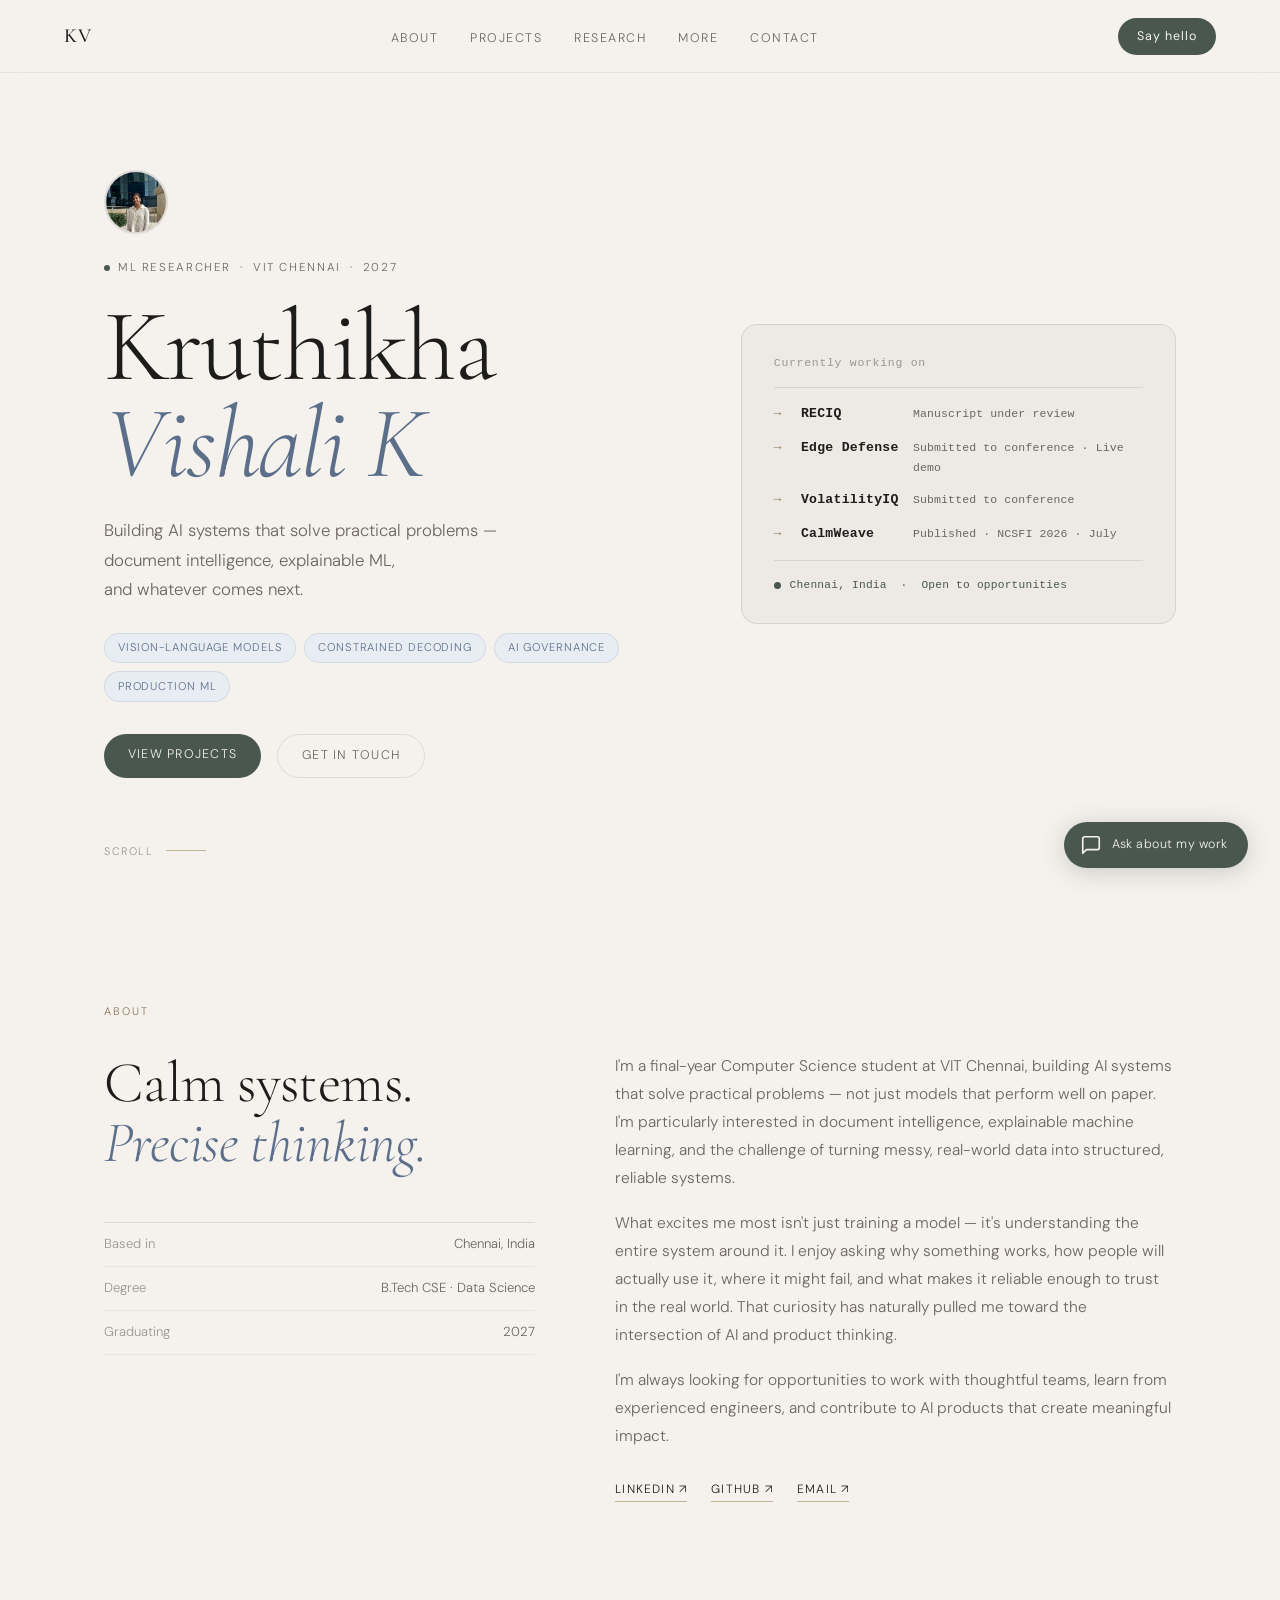
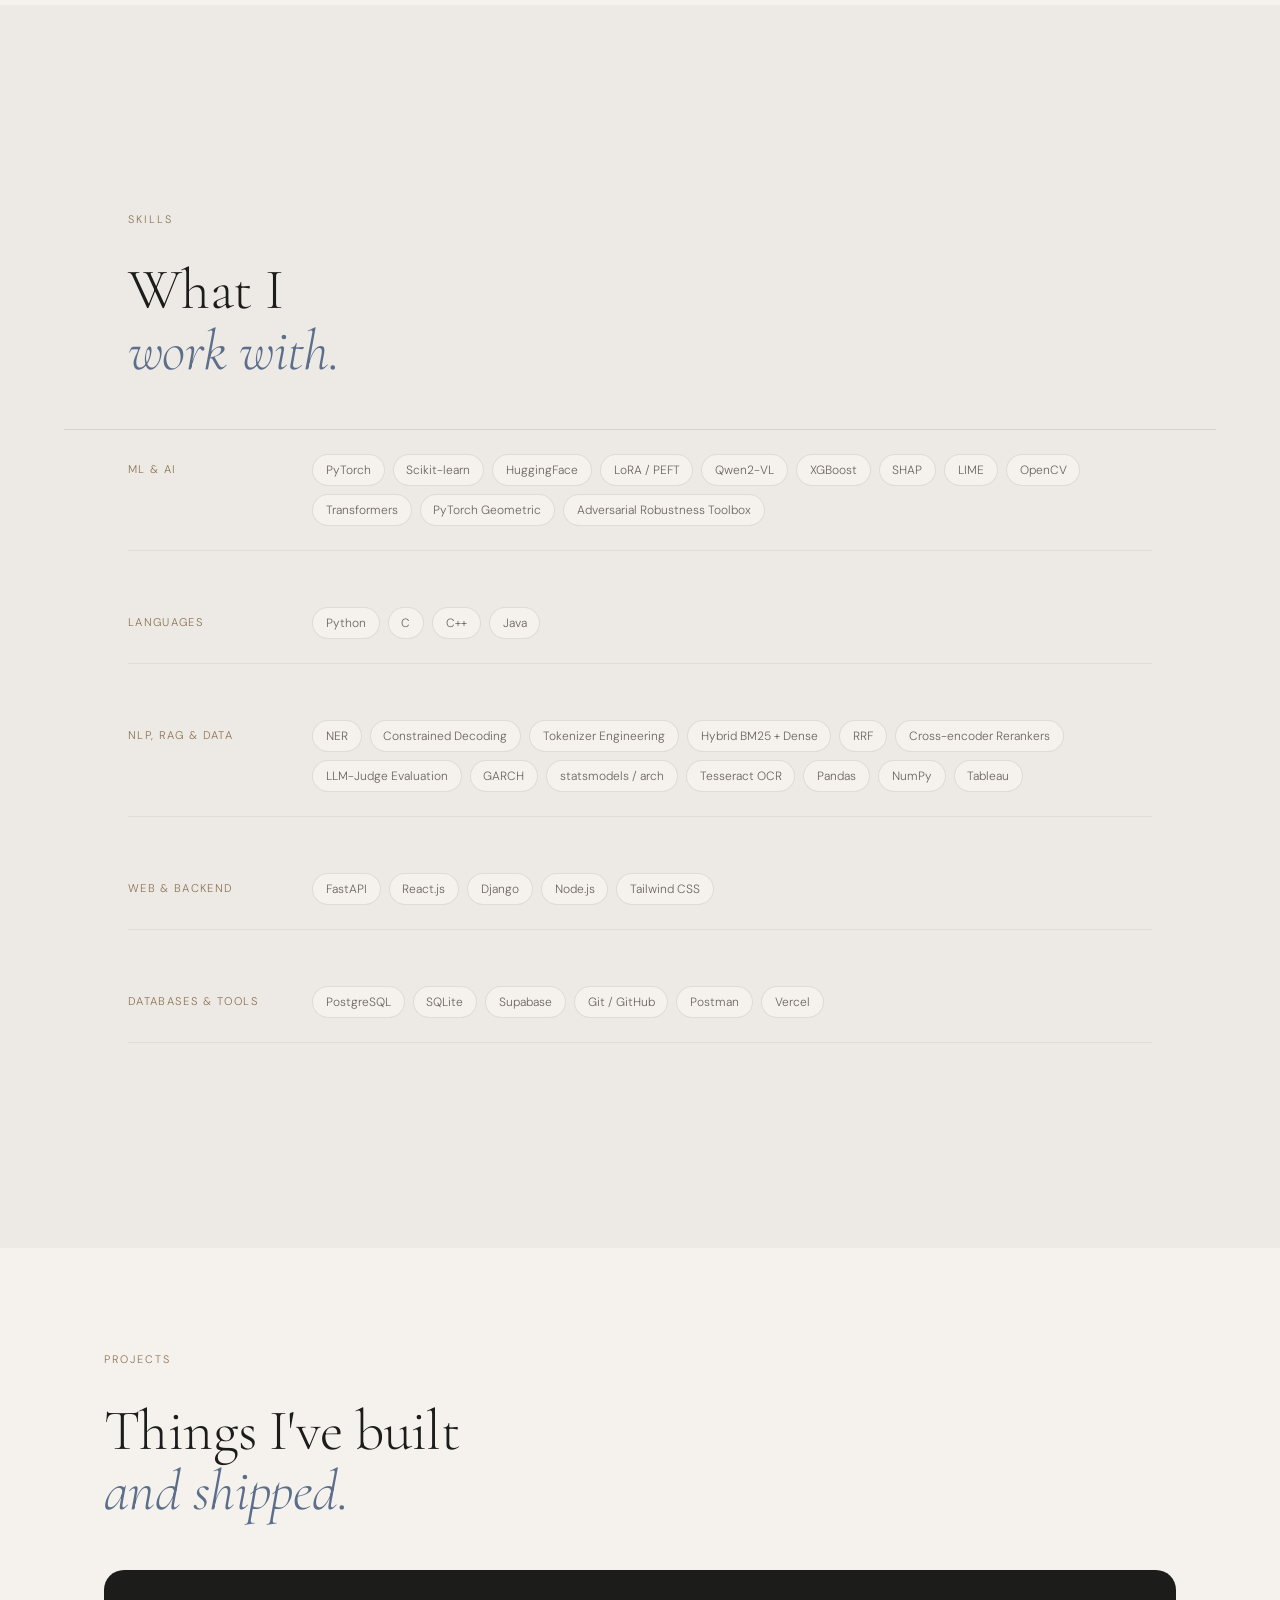
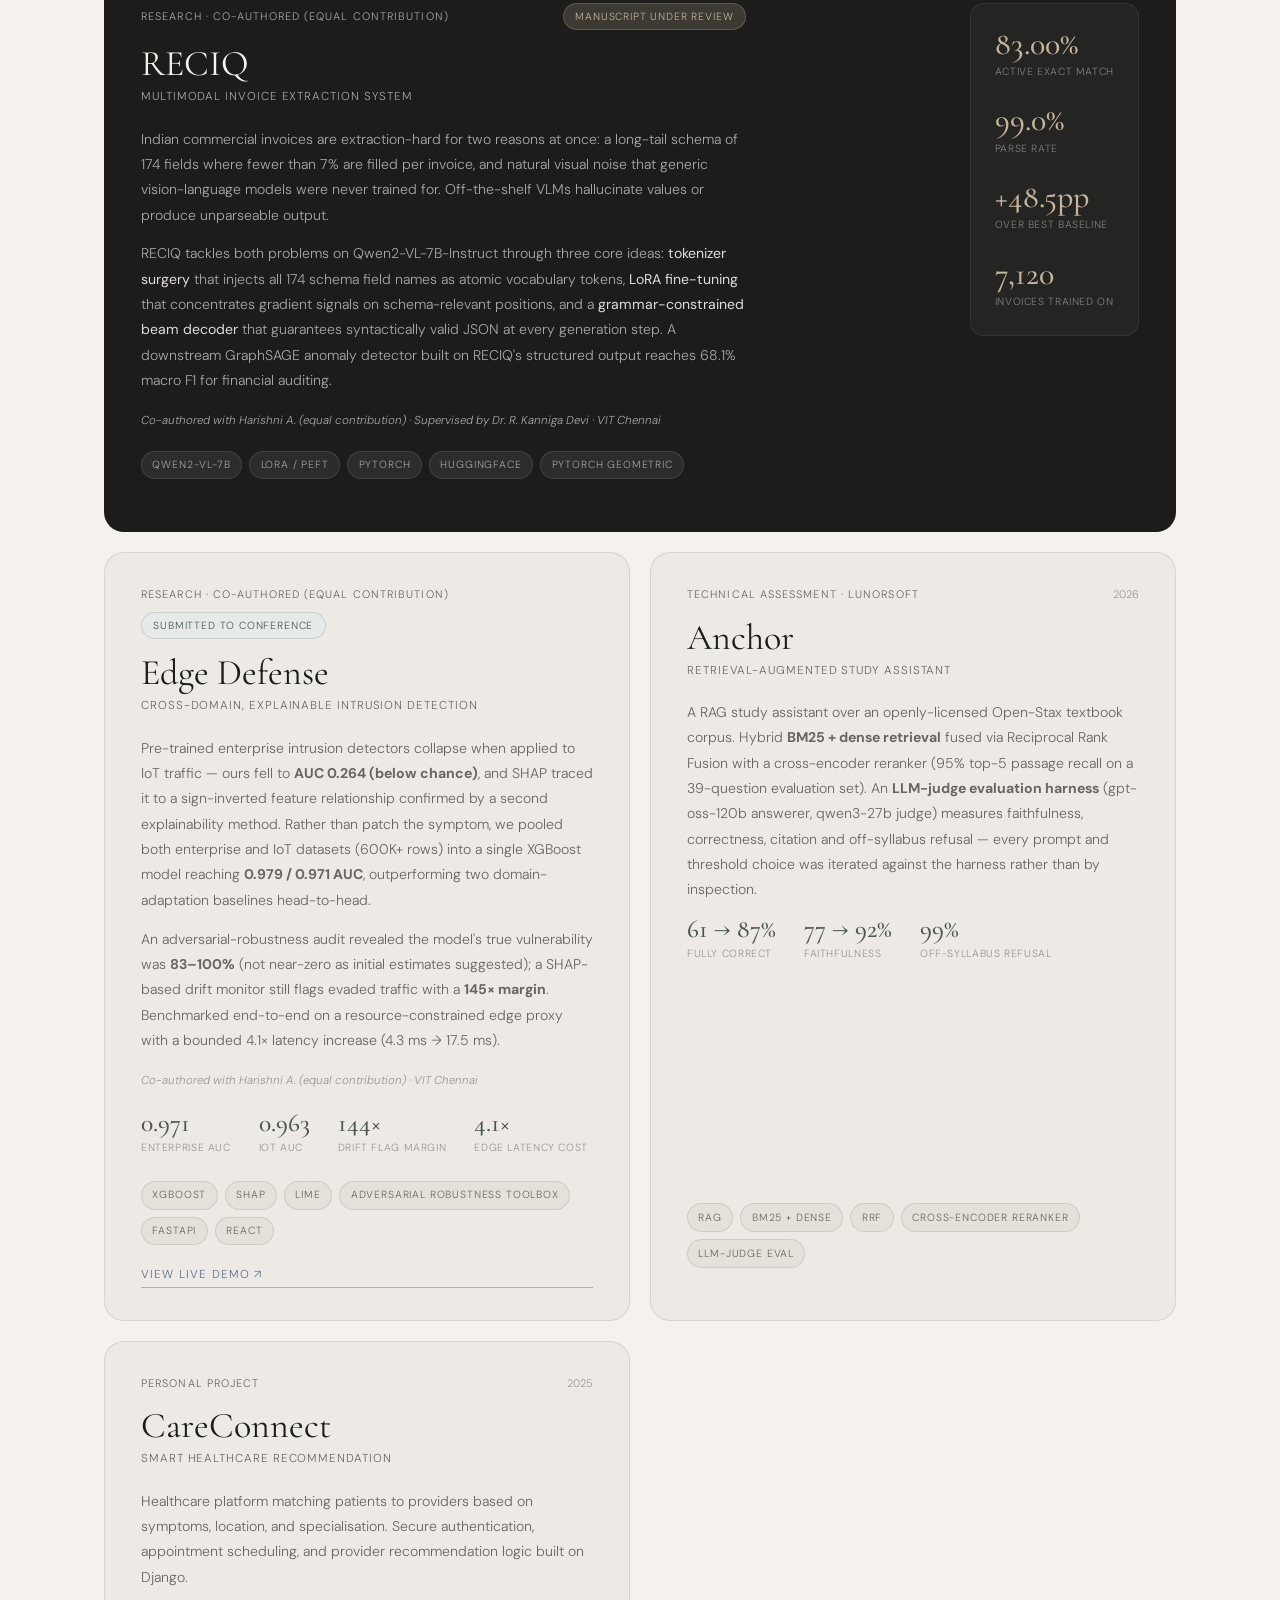
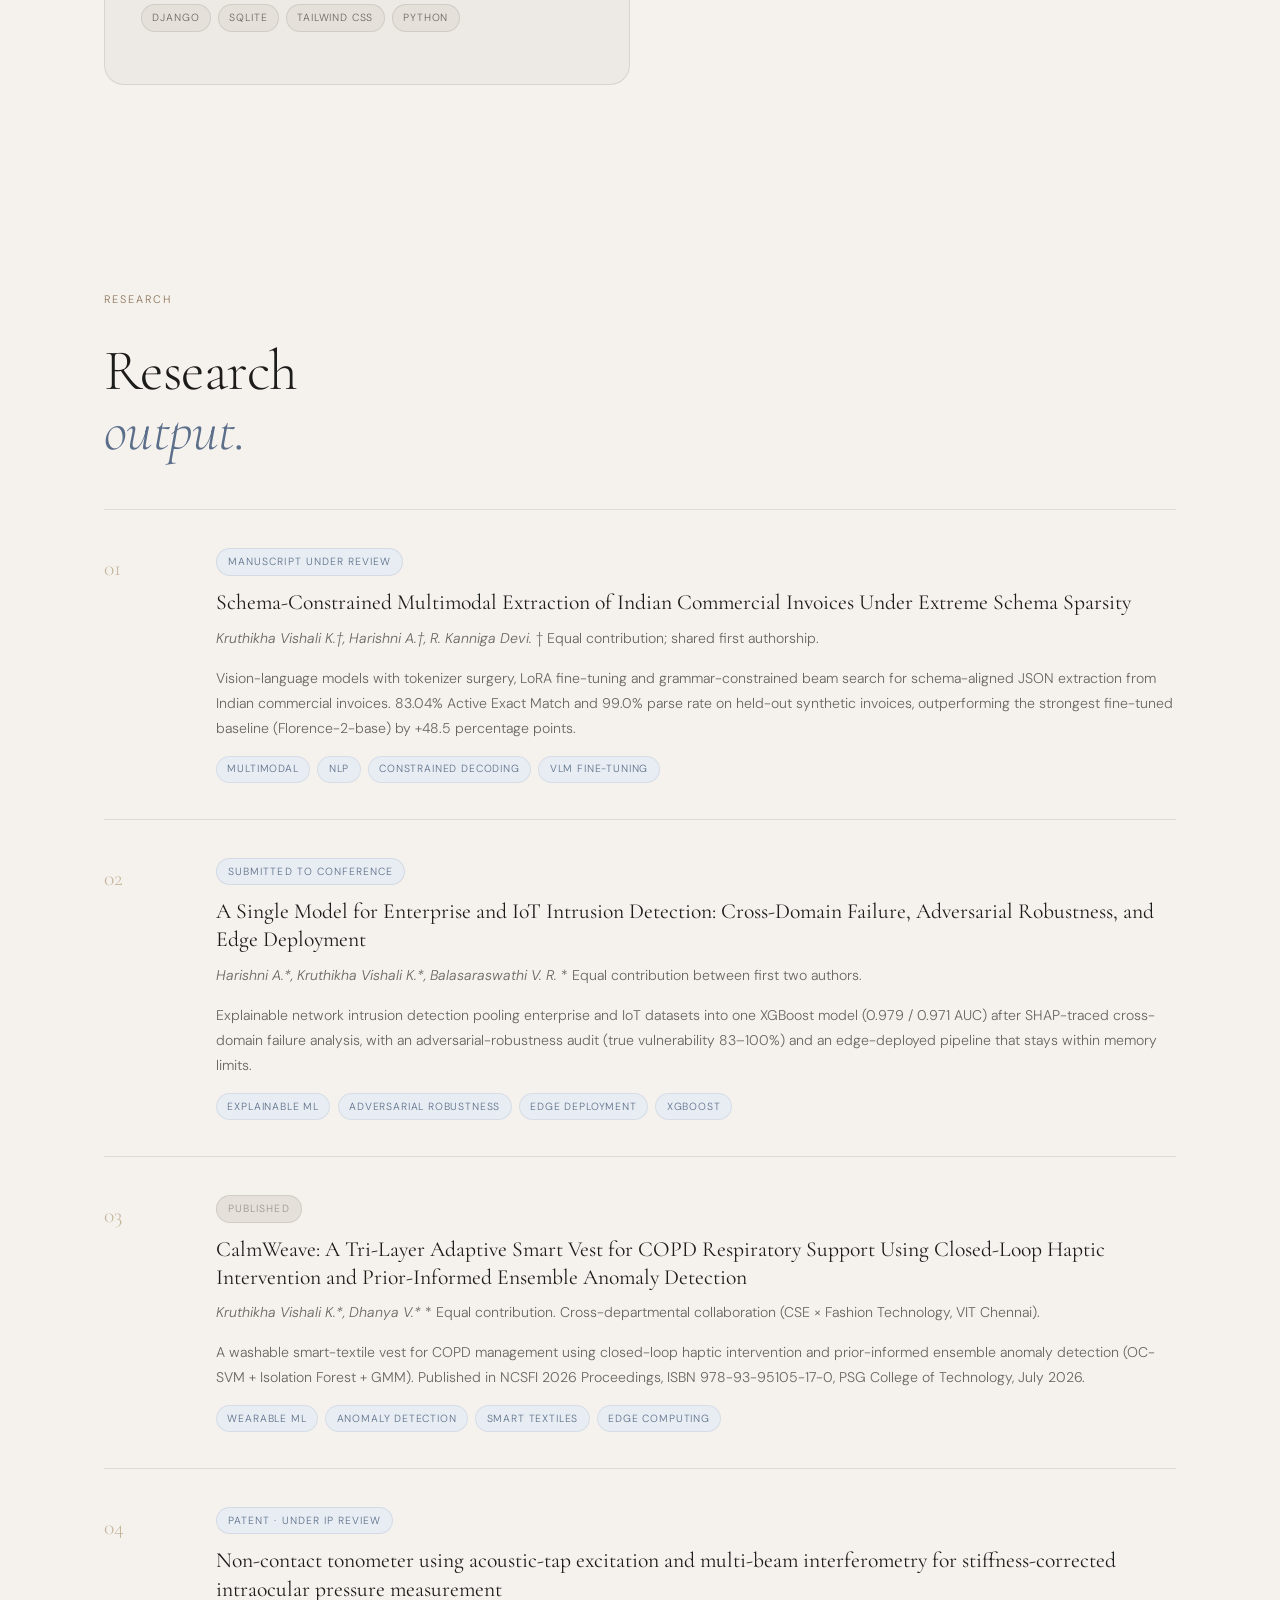
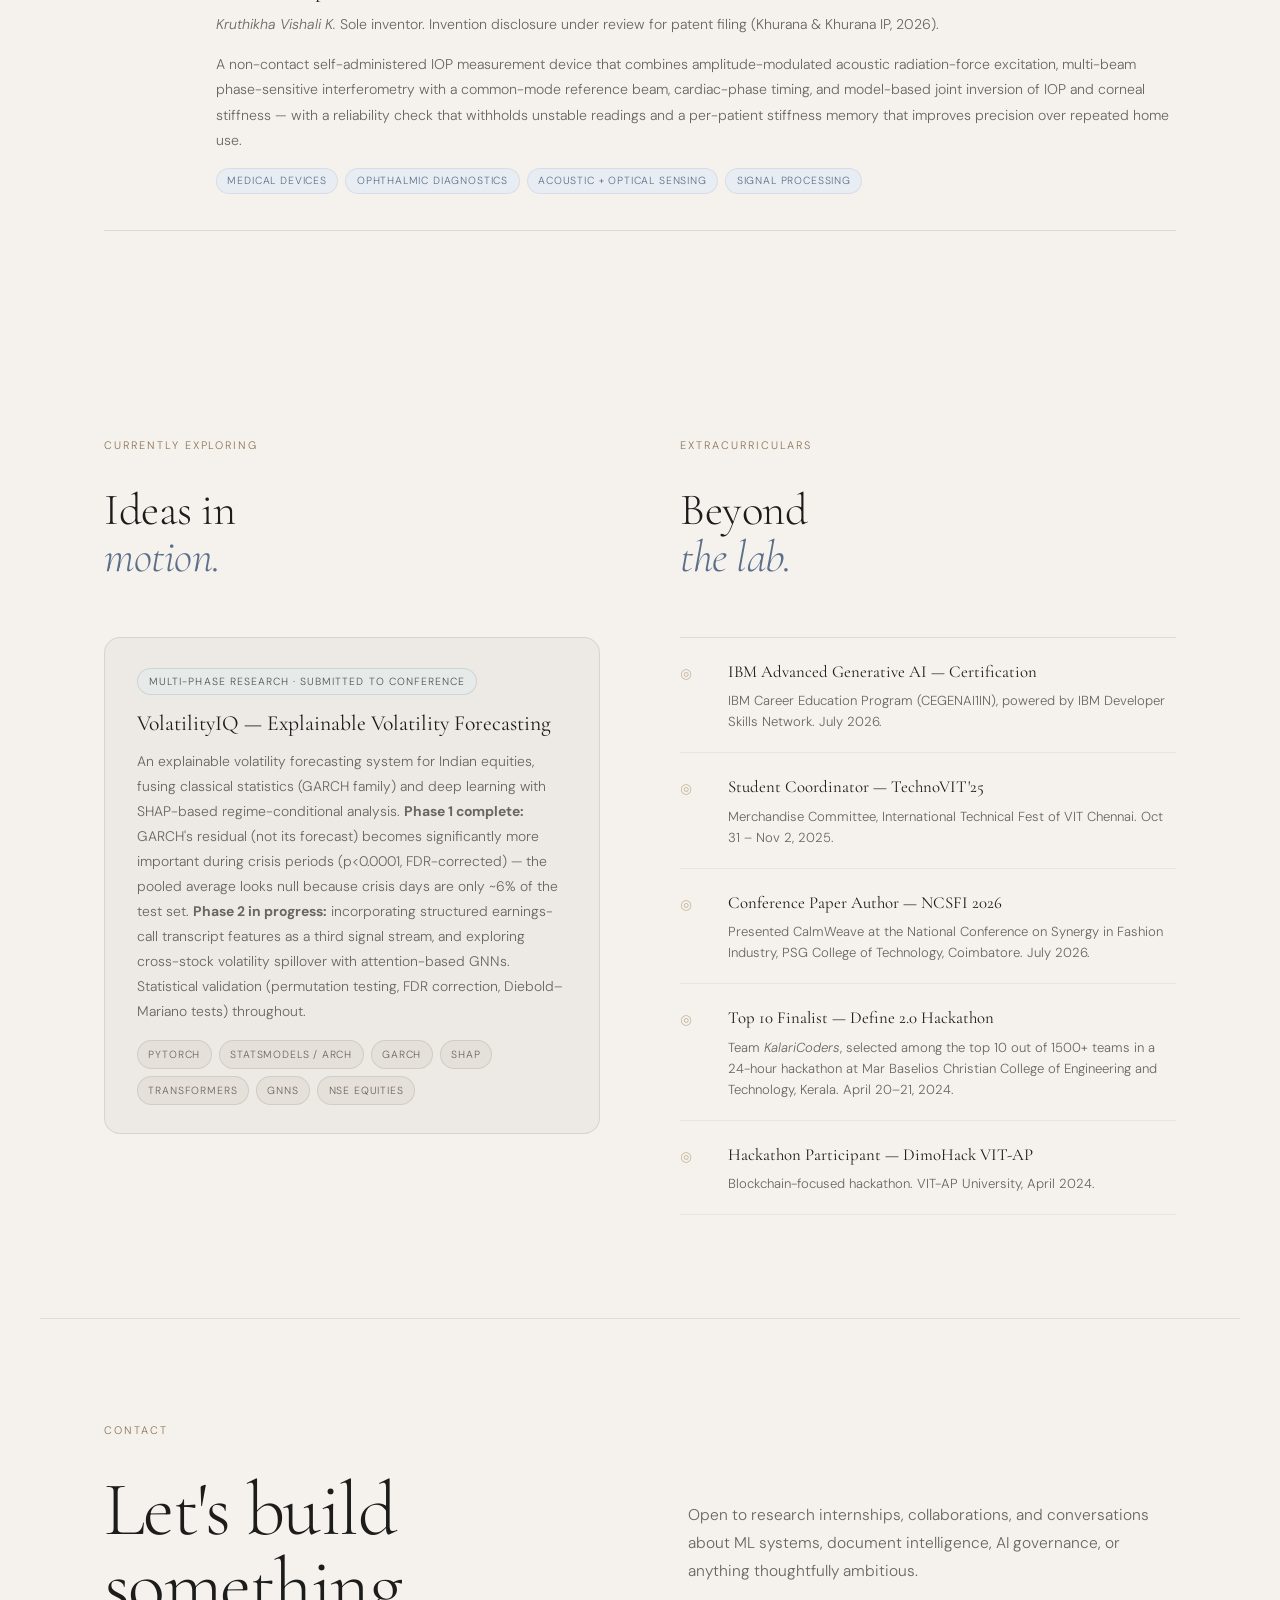
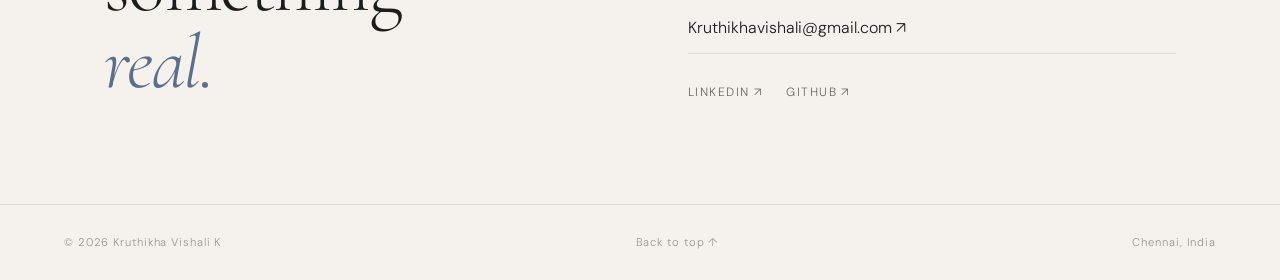
==== commit bbf32a97: "Add Define 2.0 hackathon (Top 10 of 1500+) to Extracurriculars Framed as "Top 10 Finalist" (not Part" ====
--- a/index.html
+++ b/index.html
@@ -381,6 +381,13 @@
           <div class="extra-item">
             <div class="extra-icon">◎</div>
             <div class="extra-body">
+              <h4>Top 10 Finalist — Define 2.0 Hackathon</h4>
+              <p>Team <em>KalariCoders</em>, selected among the top 10 out of 1500+ teams in a 24-hour hackathon at Mar Baselios Christian College of Engineering and Technology, Kerala. April 20–21, 2024.</p>
+            </div>
+          </div>
+          <div class="extra-item">
+            <div class="extra-icon">◎</div>
+            <div class="extra-body">
               <h4>Hackathon Participant — DimoHack VIT-AP</h4>
               <p>Blockchain-focused hackathon. VIT-AP University, April 2024.</p>
             </div>
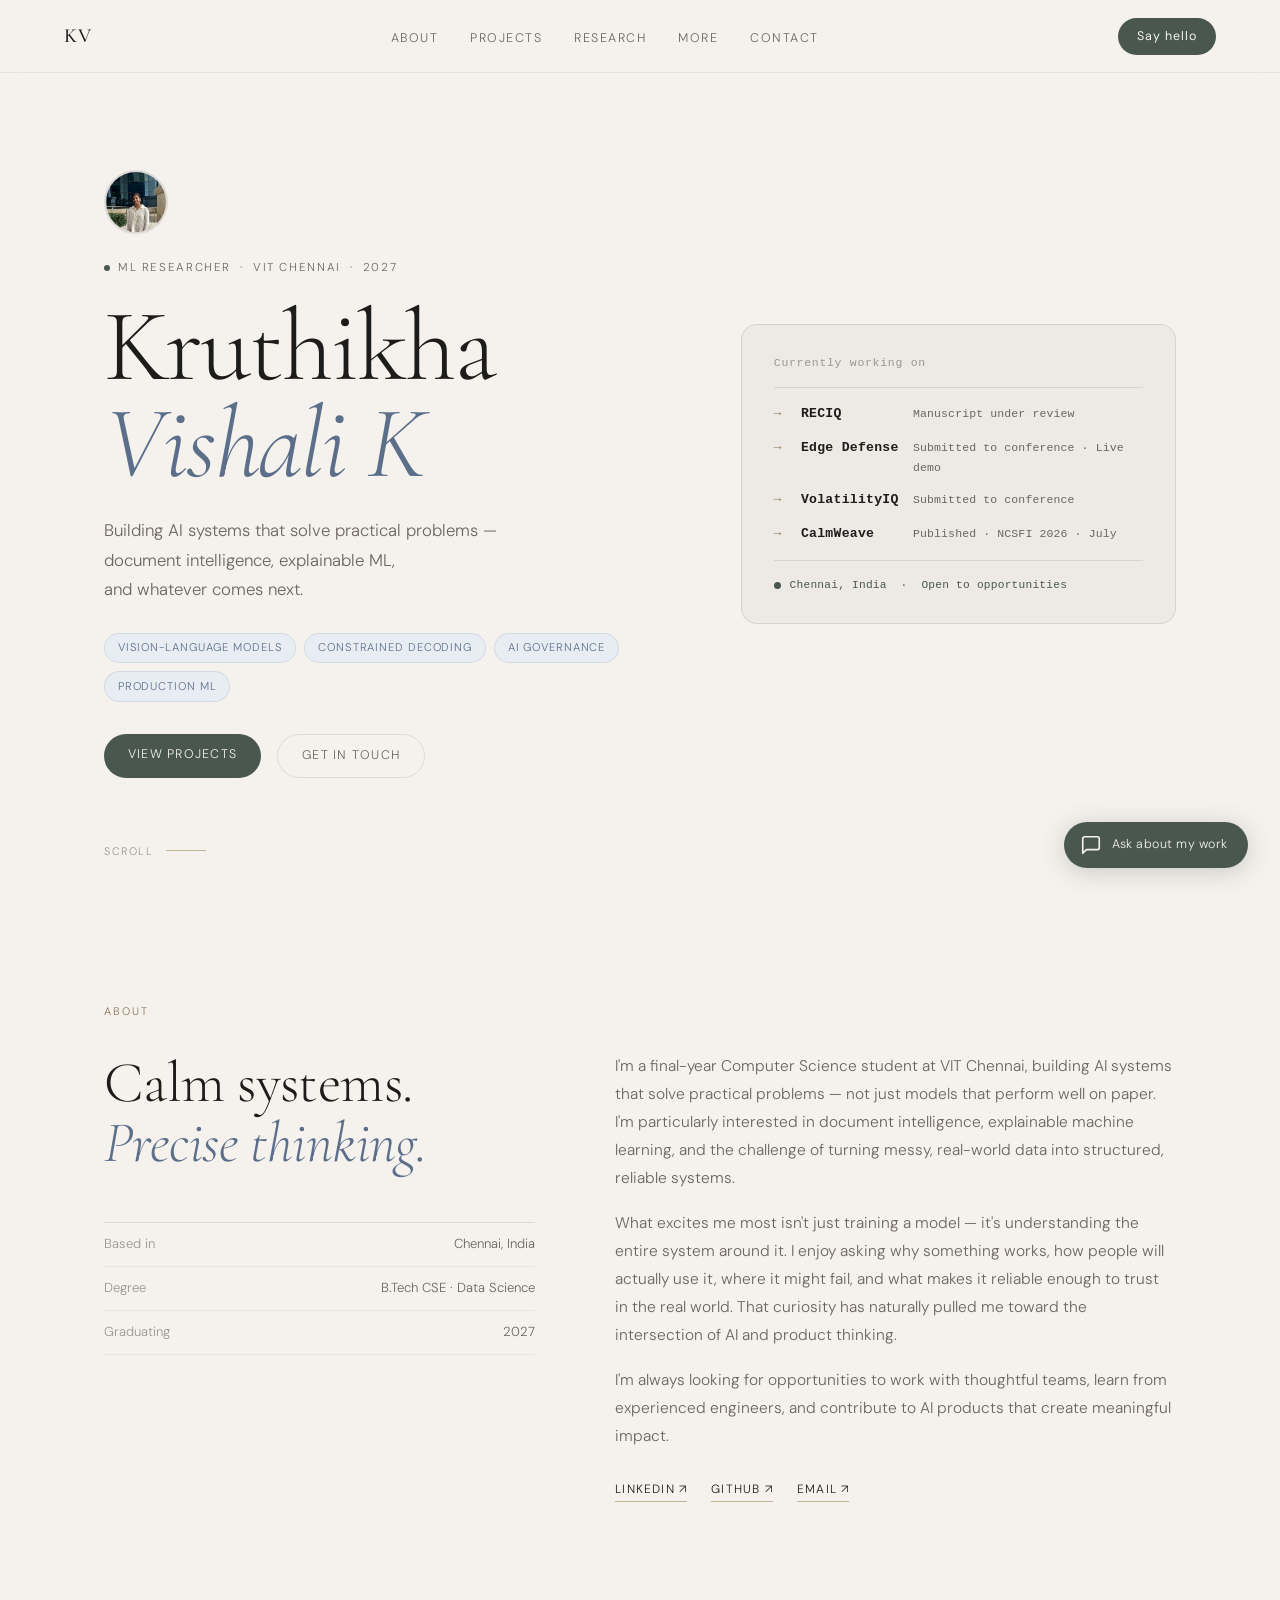
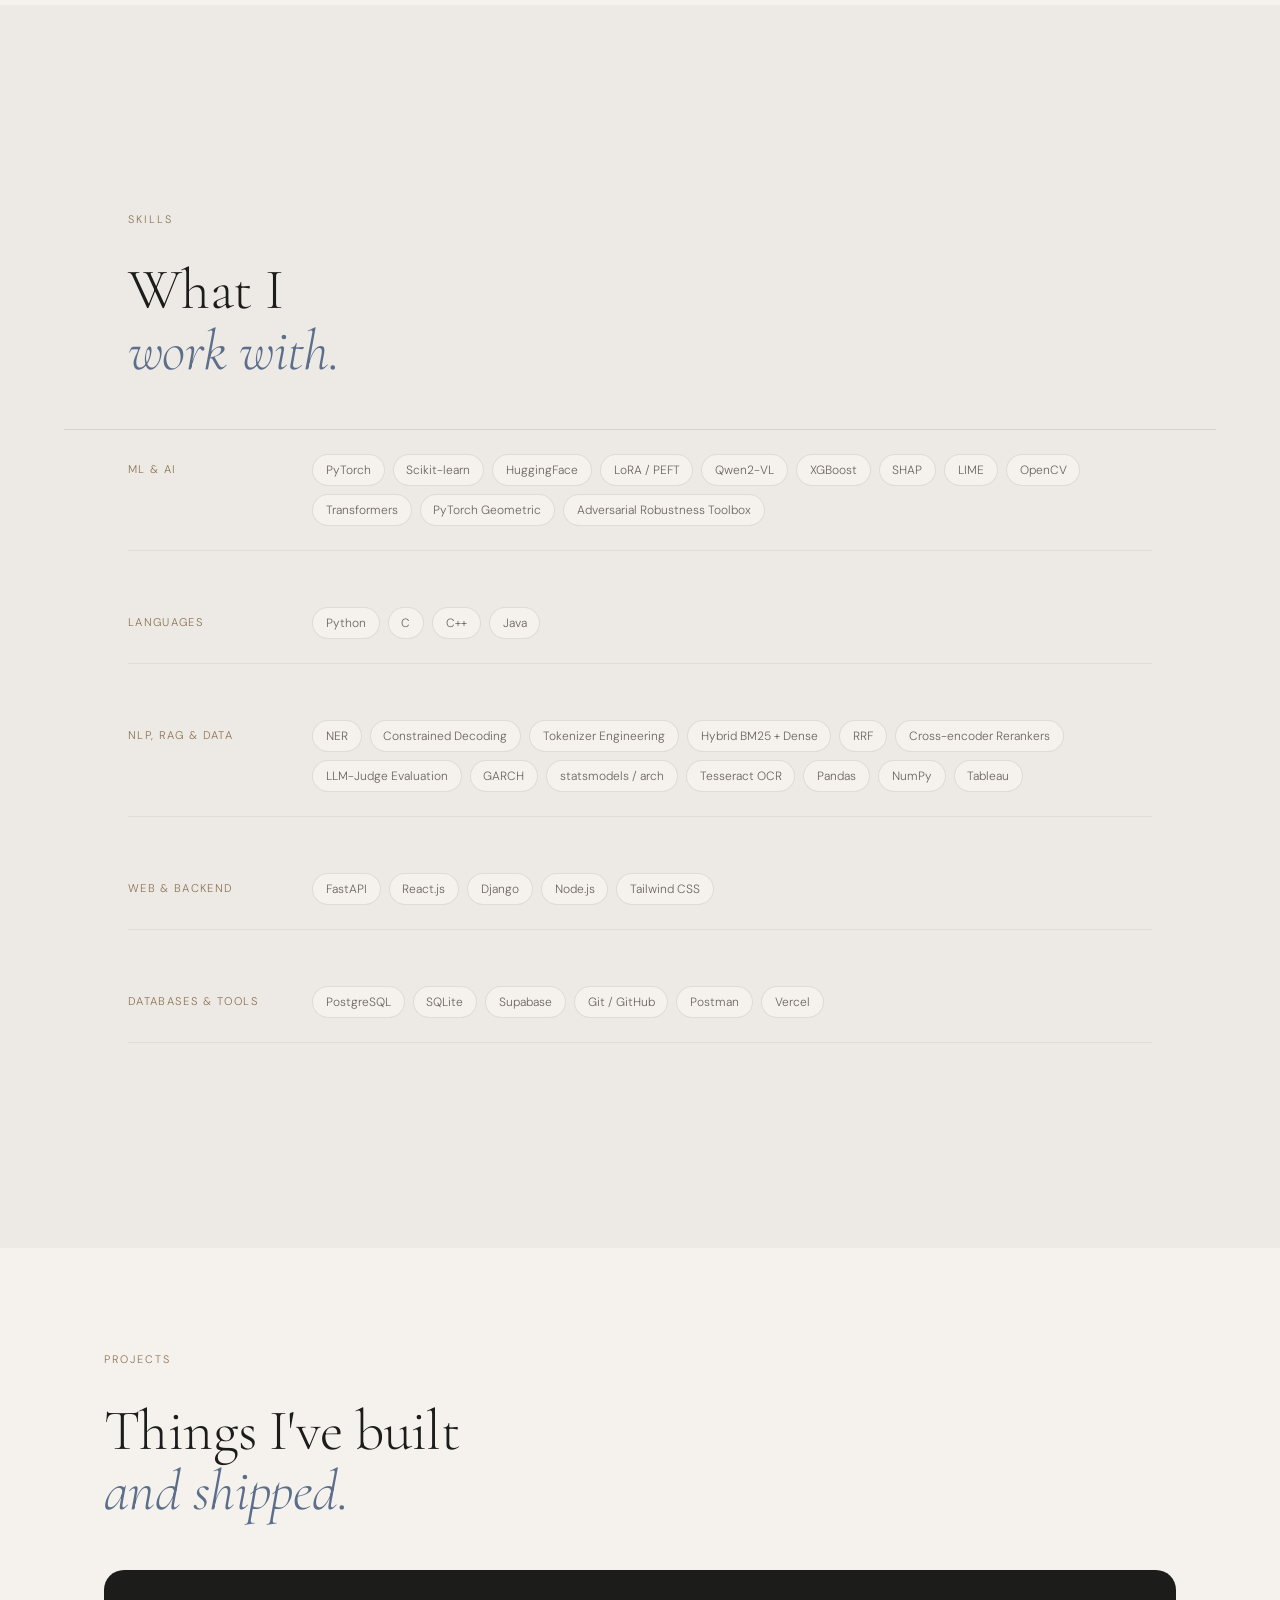
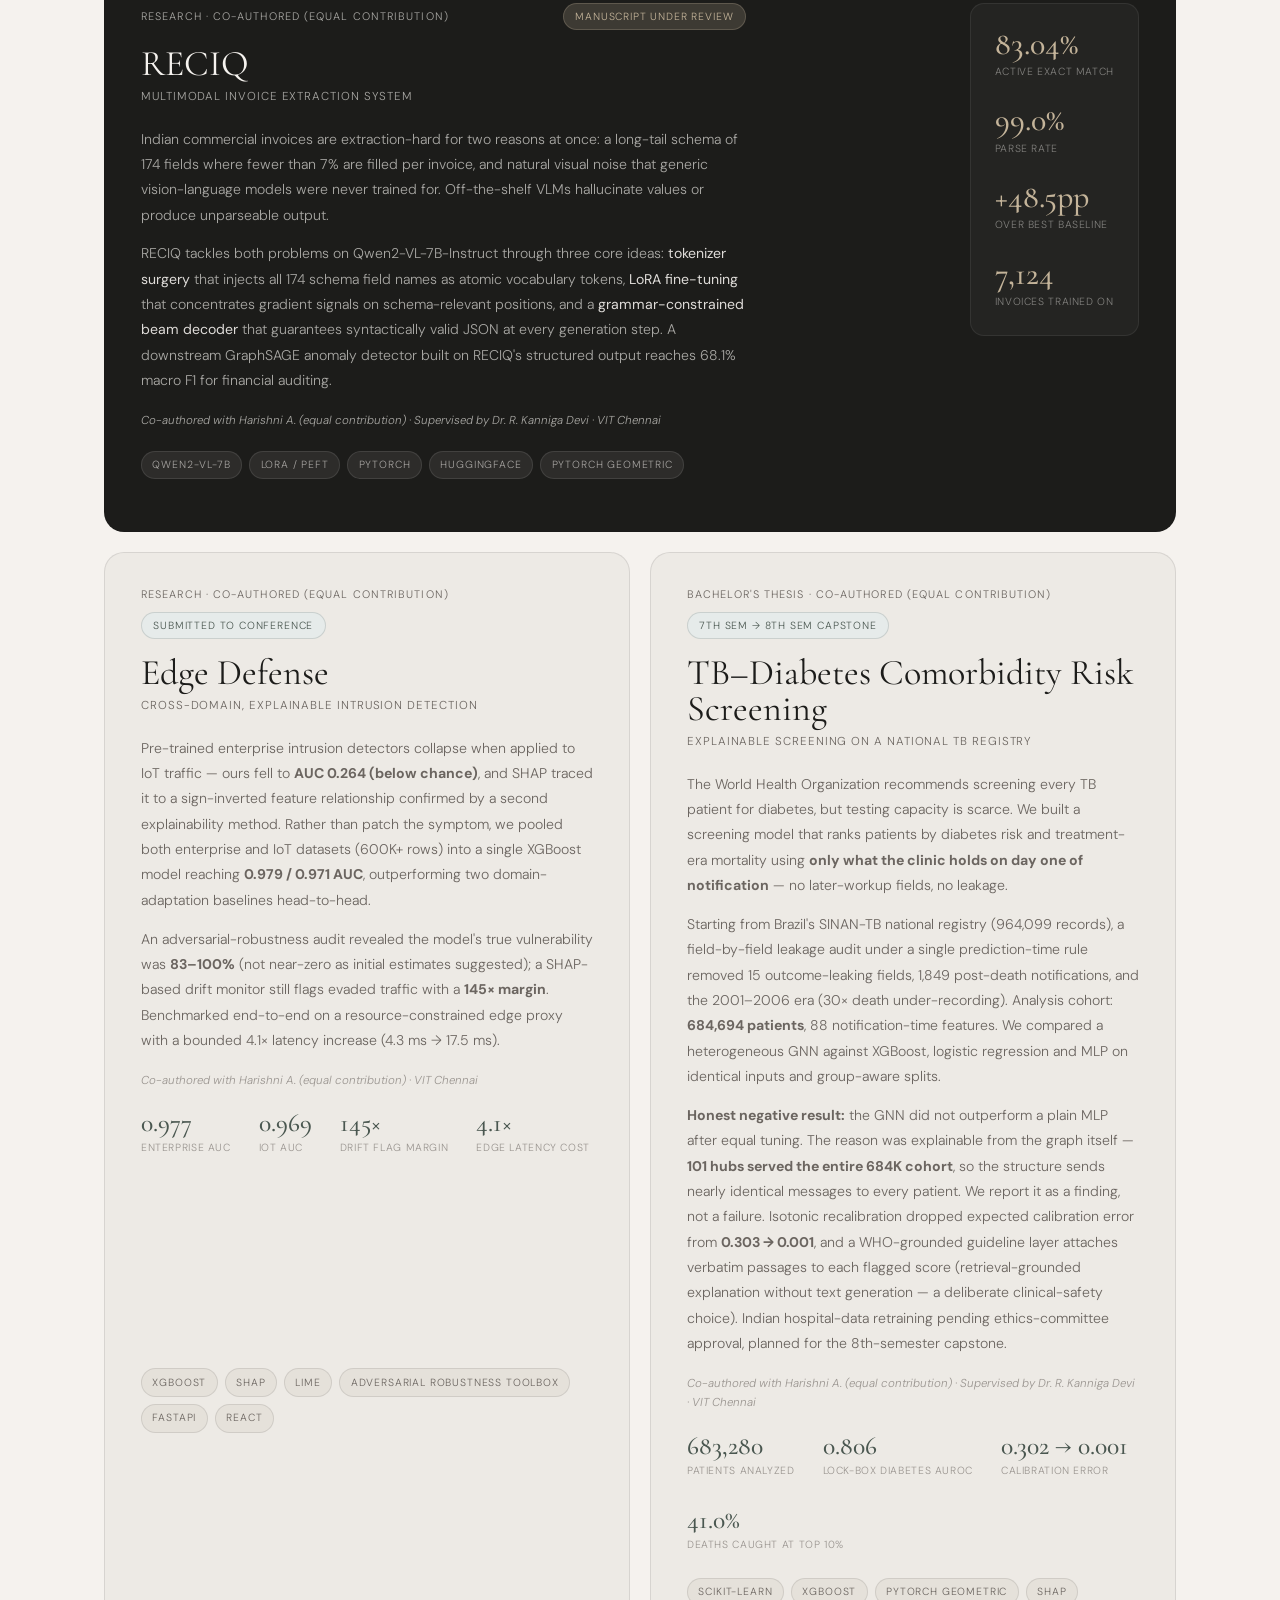
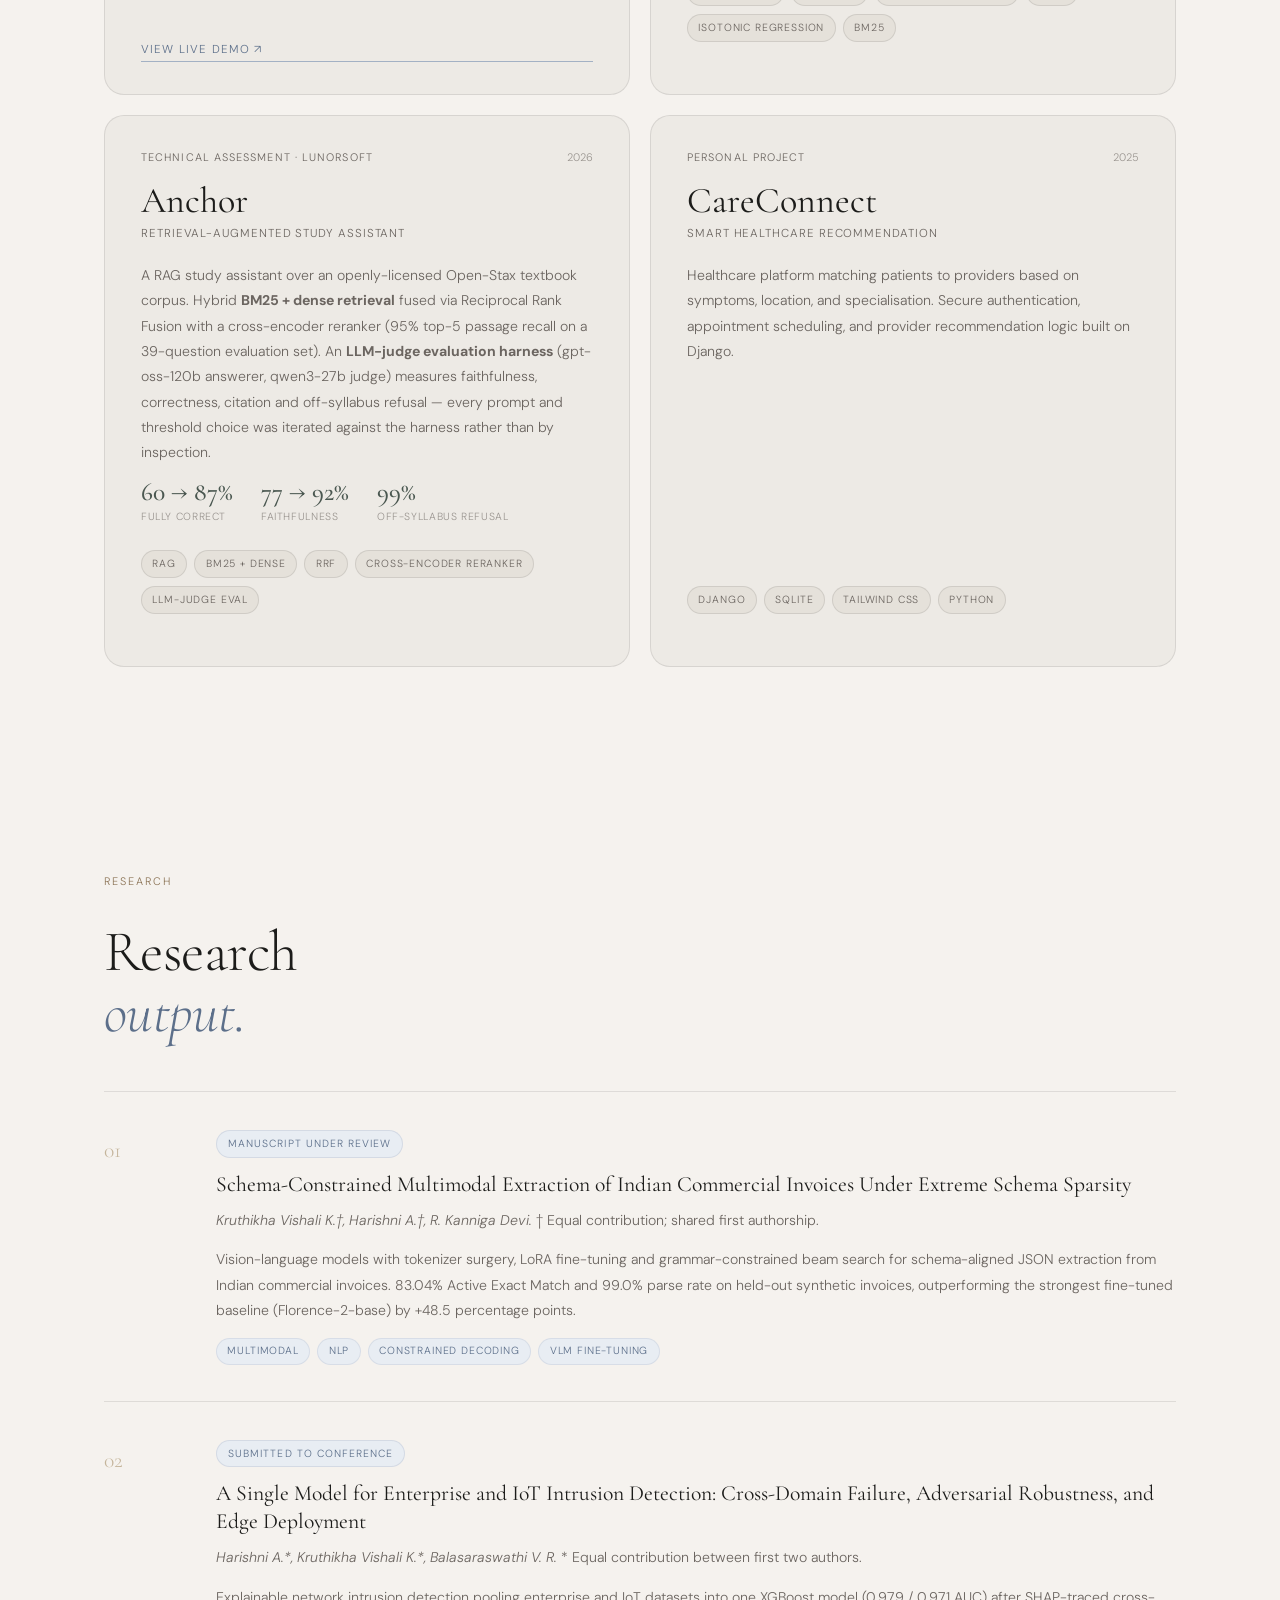
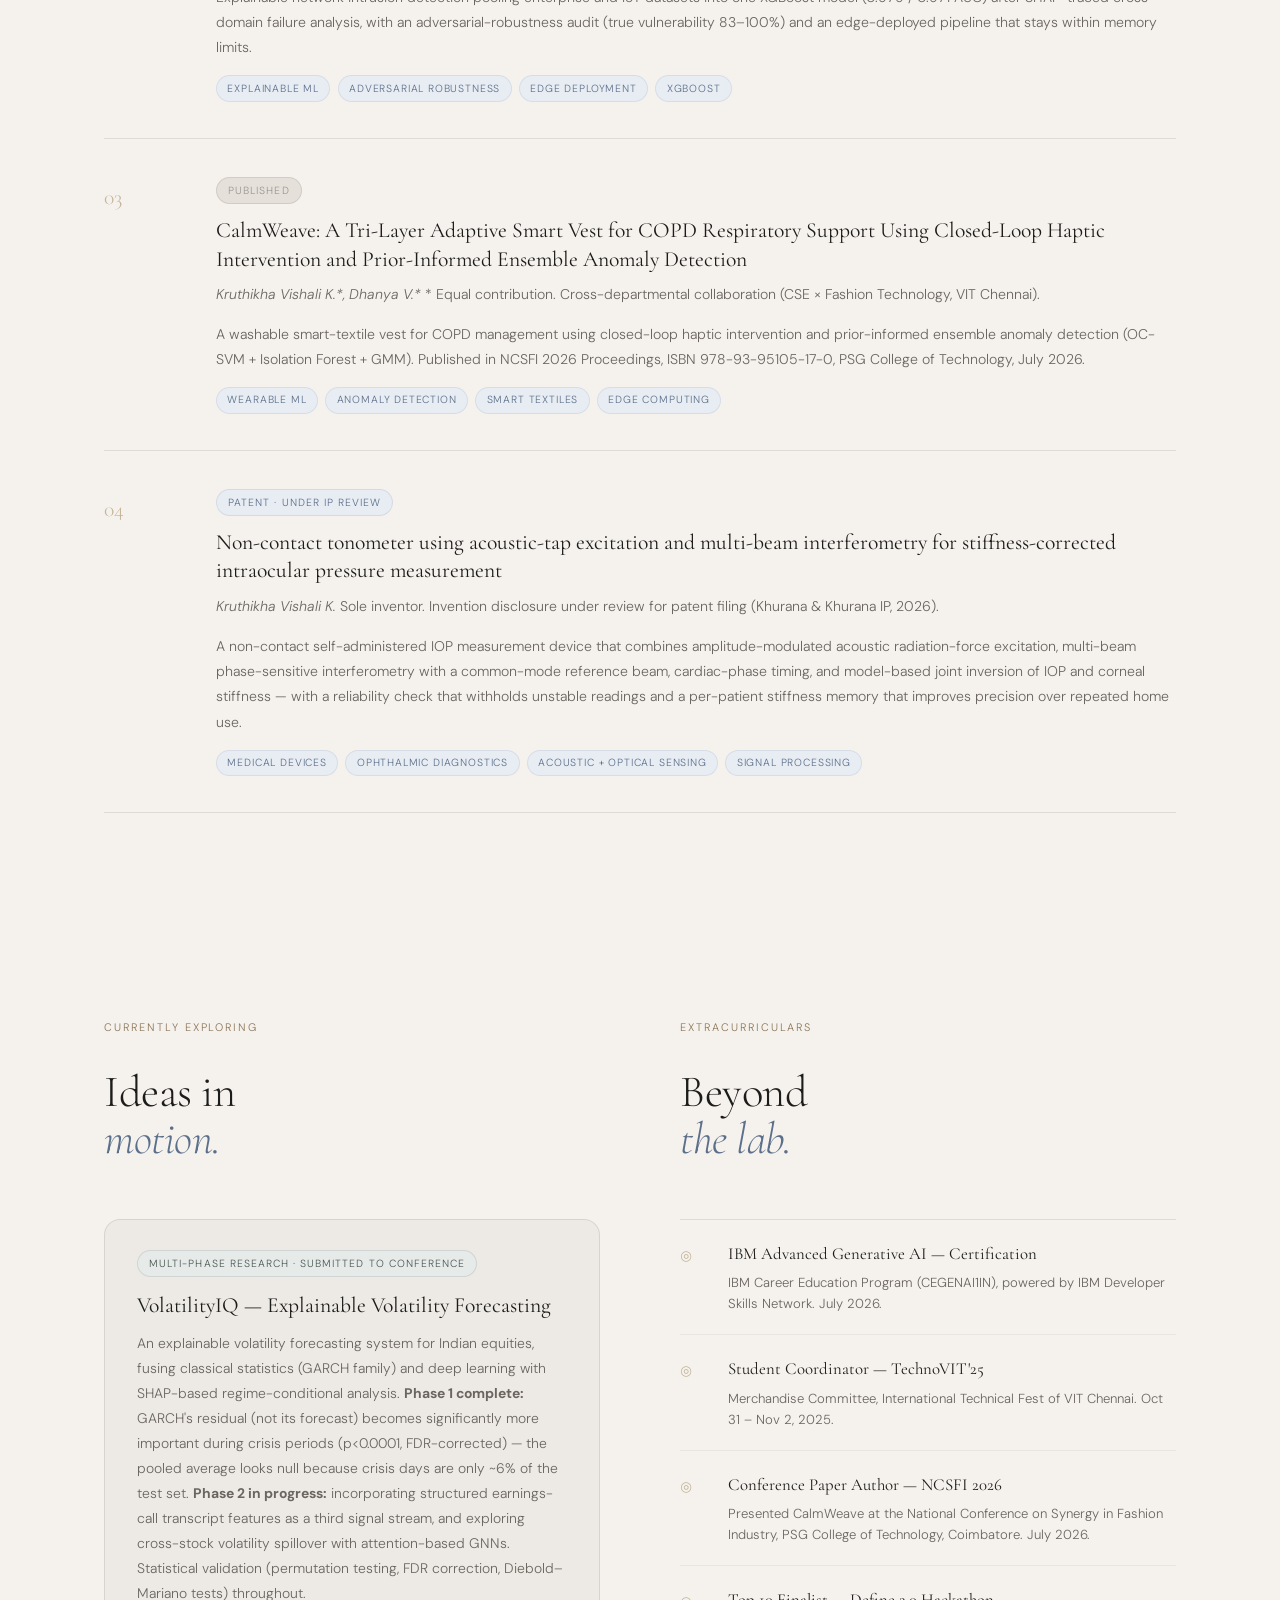
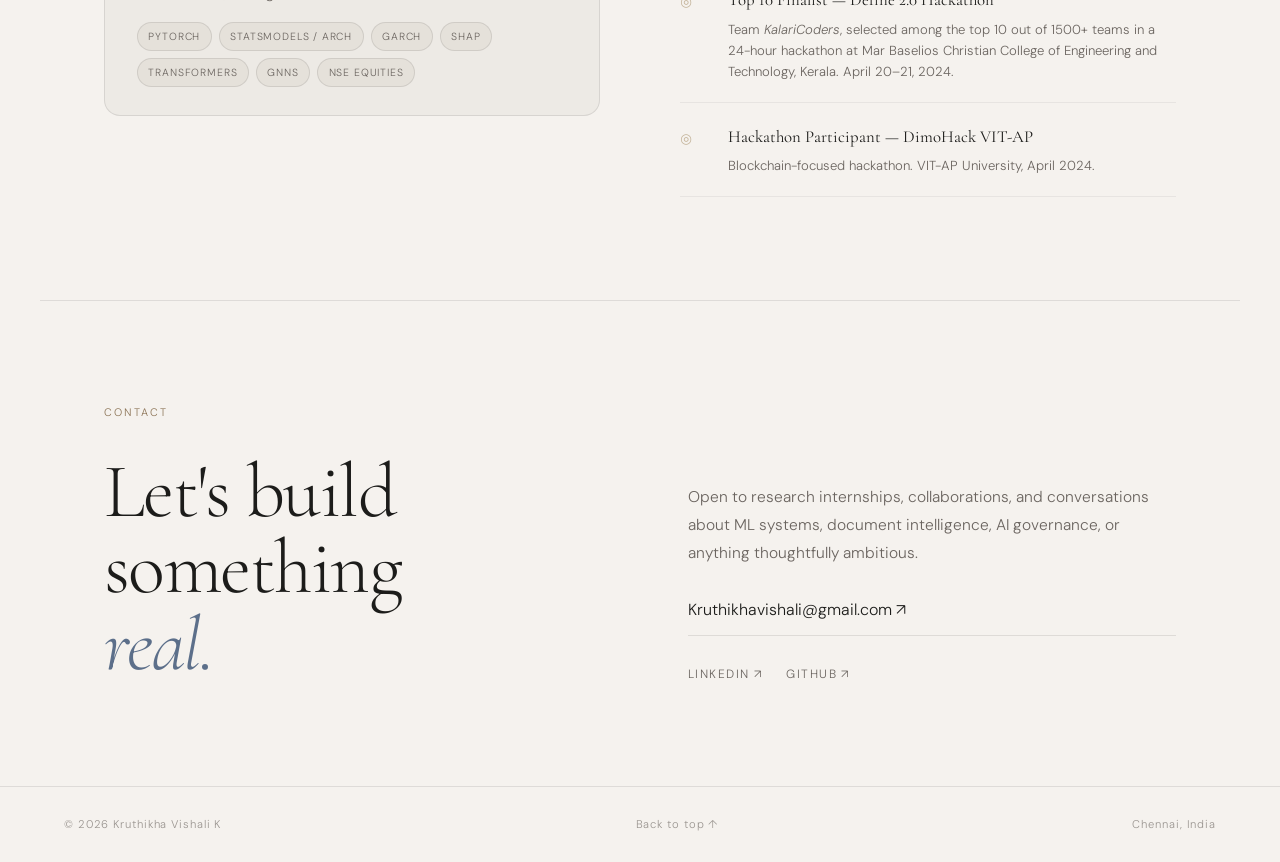
==== commit d4b3424f: "Add TB-Diabetes Comorbidity Risk Screening (Bachelor's thesis) to portfolio Full project card betwee" ====
--- a/index.html
+++ b/index.html
@@ -238,6 +238,31 @@
         </div>
       </article>
 
+      <!-- TB-DM Thesis -->
+      <article class="project-card" id="tb-dm">
+        <div class="project-card-inner project-card-inner--single">
+          <div class="project-meta">
+            <span class="project-type">Bachelor's Thesis · Co-authored (equal contribution)</span>
+            <span class="project-badge-inline">7th sem → 8th sem capstone</span>
+          </div>
+          <h3 class="project-title">TB–Diabetes Comorbidity Risk Screening</h3>
+          <p class="project-subtitle">Explainable Screening on a National TB Registry</p>
+          <p class="project-desc">The World Health Organization recommends screening every TB patient for diabetes, but testing capacity is scarce. We built a screening model that ranks patients by diabetes risk and treatment-era mortality using <strong>only what the clinic holds on day one of notification</strong> — no later-workup fields, no leakage.</p>
+          <p class="project-desc">Starting from Brazil's SINAN-TB national registry (964,099 records), a field-by-field leakage audit under a single prediction-time rule removed 15 outcome-leaking fields, 1,849 post-death notifications, and the 2001–2006 era (30× death under-recording). Analysis cohort: <strong>684,694 patients</strong>, 88 notification-time features. We compared a heterogeneous GNN against XGBoost, logistic regression and MLP on identical inputs and group-aware splits.</p>
+          <p class="project-desc"><strong>Honest negative result:</strong> the GNN did not outperform a plain MLP after equal tuning. The reason was explainable from the graph itself — <strong>101 hubs served the entire 684K cohort</strong>, so the structure sends nearly identical messages to every patient. We report it as a finding, not a failure. Isotonic recalibration dropped expected calibration error from <strong>0.303 → 0.001</strong>, and a WHO-grounded guideline layer attaches verbatim passages to each flagged score (retrieval-grounded explanation without text generation — a deliberate clinical-safety choice). Indian hospital-data retraining pending ethics-committee approval, planned for the 8th-semester capstone.</p>
+          <div class="project-collab">Co-authored with Harishni A. (equal contribution) · Supervised by Dr. R. Kanniga Devi · VIT Chennai</div>
+          <div class="project-stats">
+            <div class="project-stat"><span class="stat-val">684,694</span><span class="stat-key">Patients Analyzed</span></div>
+            <div class="project-stat"><span class="stat-val">0.808</span><span class="stat-key">Lock-box Diabetes AUROC</span></div>
+            <div class="project-stat"><span class="stat-val">0.303 → 0.001</span><span class="stat-key">Calibration Error</span></div>
+            <div class="project-stat"><span class="stat-val">41.1%</span><span class="stat-key">Deaths Caught at Top 10%</span></div>
+          </div>
+          <div class="project-stack">
+            <span>scikit-learn</span><span>XGBoost</span><span>PyTorch Geometric</span><span>SHAP</span><span>Isotonic Regression</span><span>BM25</span>
+          </div>
+        </div>
+      </article>
+
       <!-- Anchor -->
       <article class="project-card project-card--small" id="anchor">
         <div class="project-card-inner project-card-inner--single">
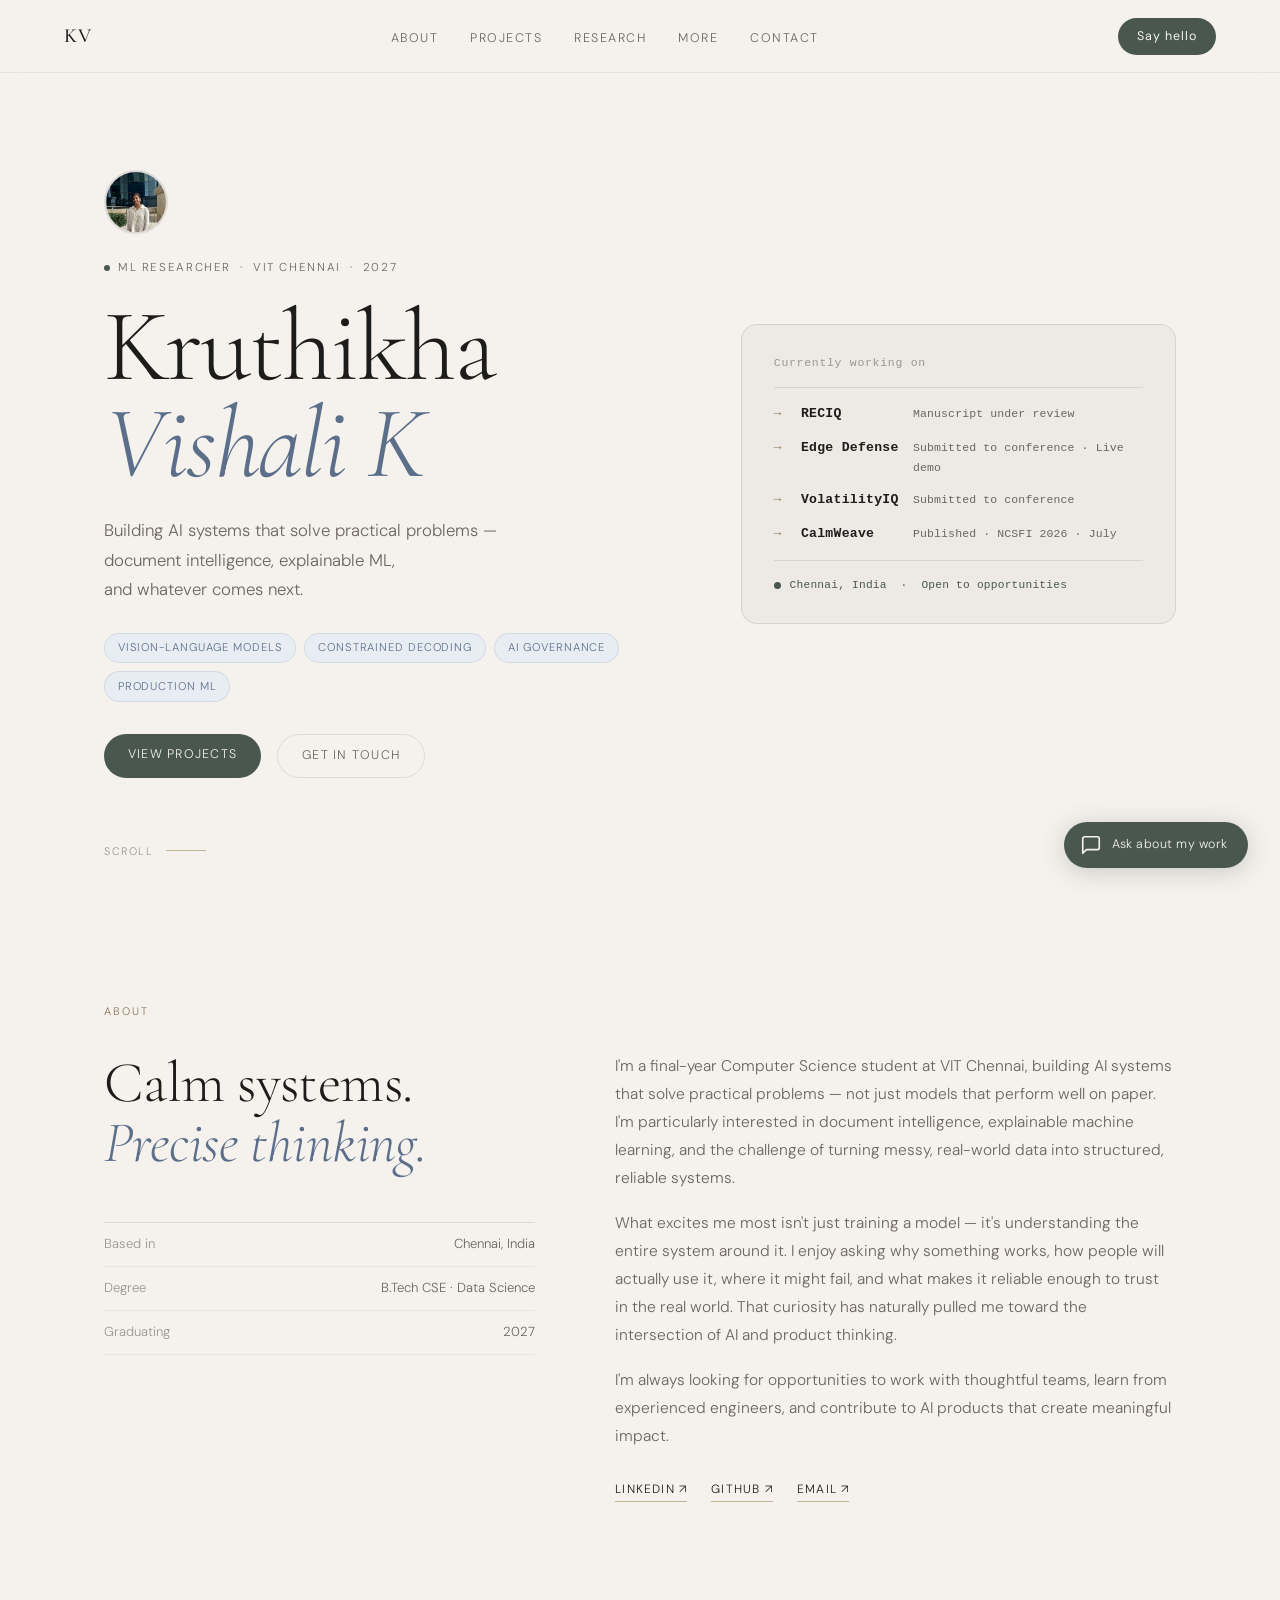
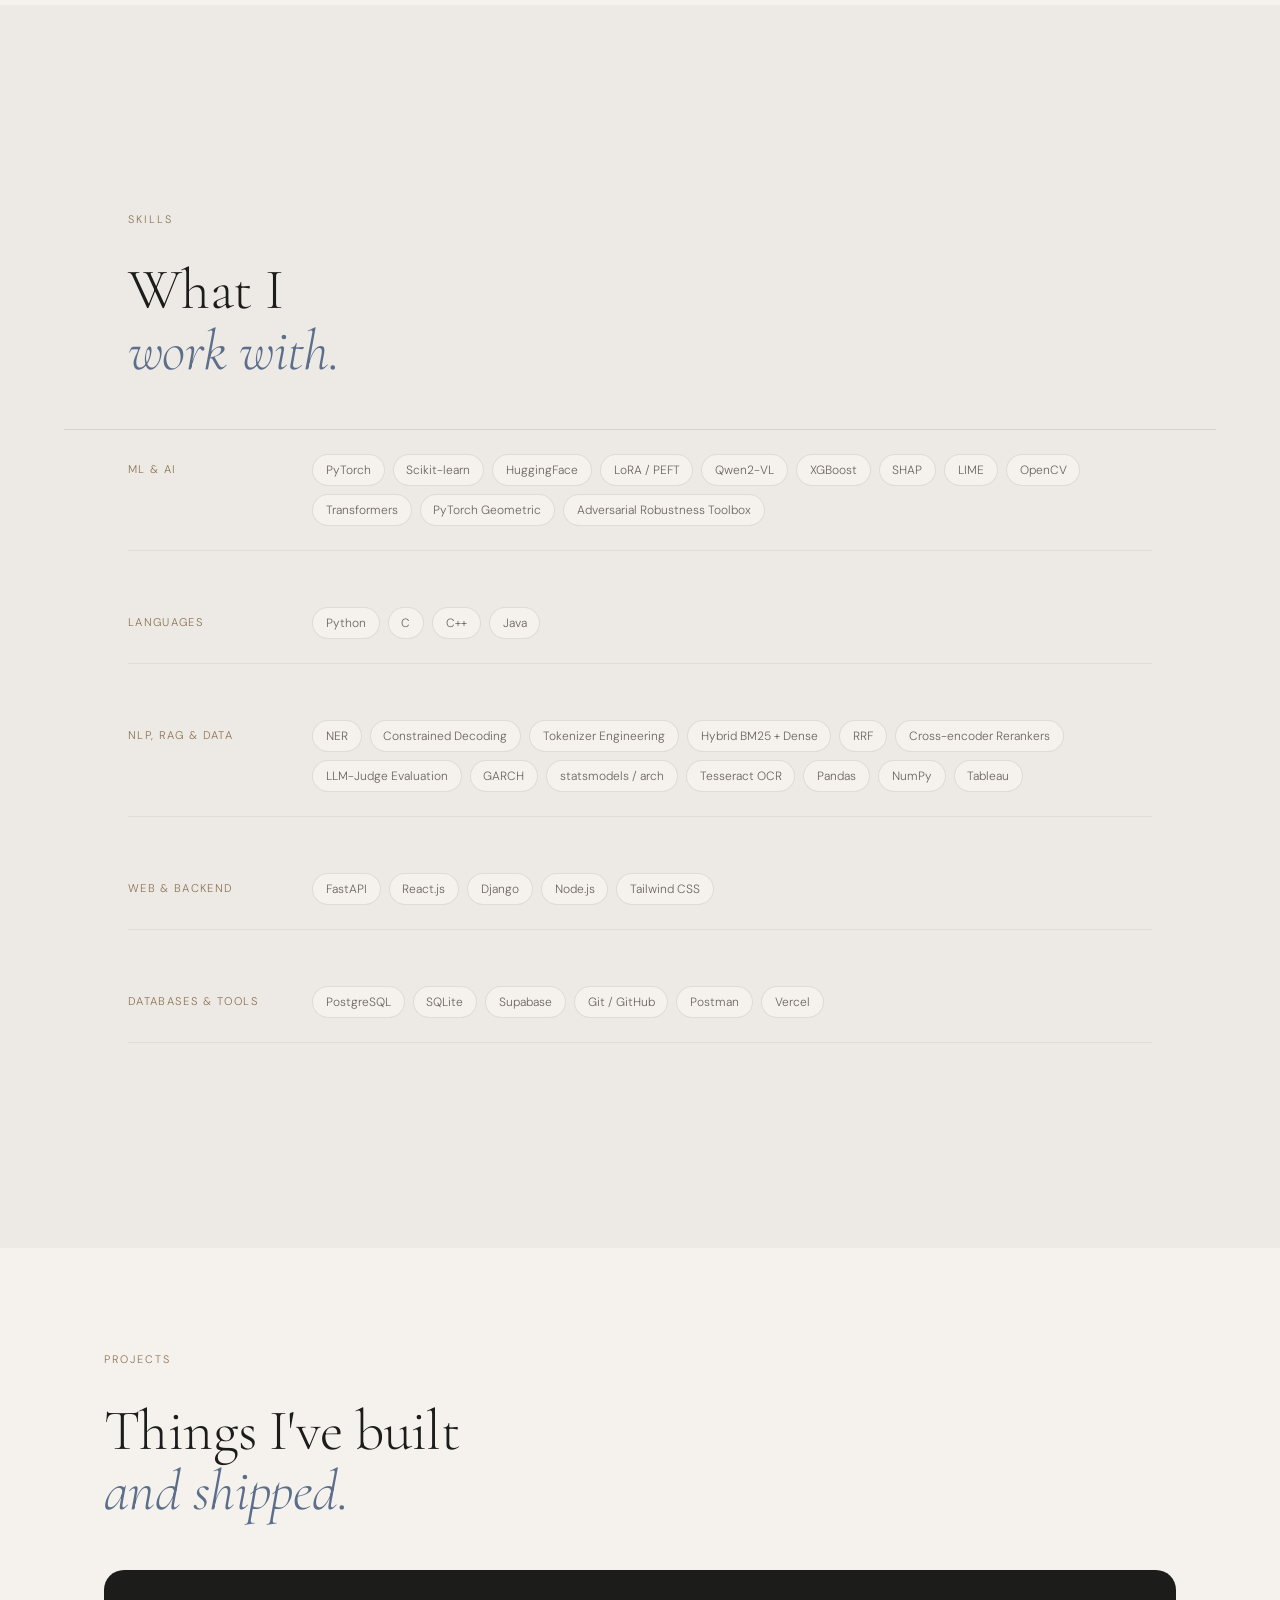
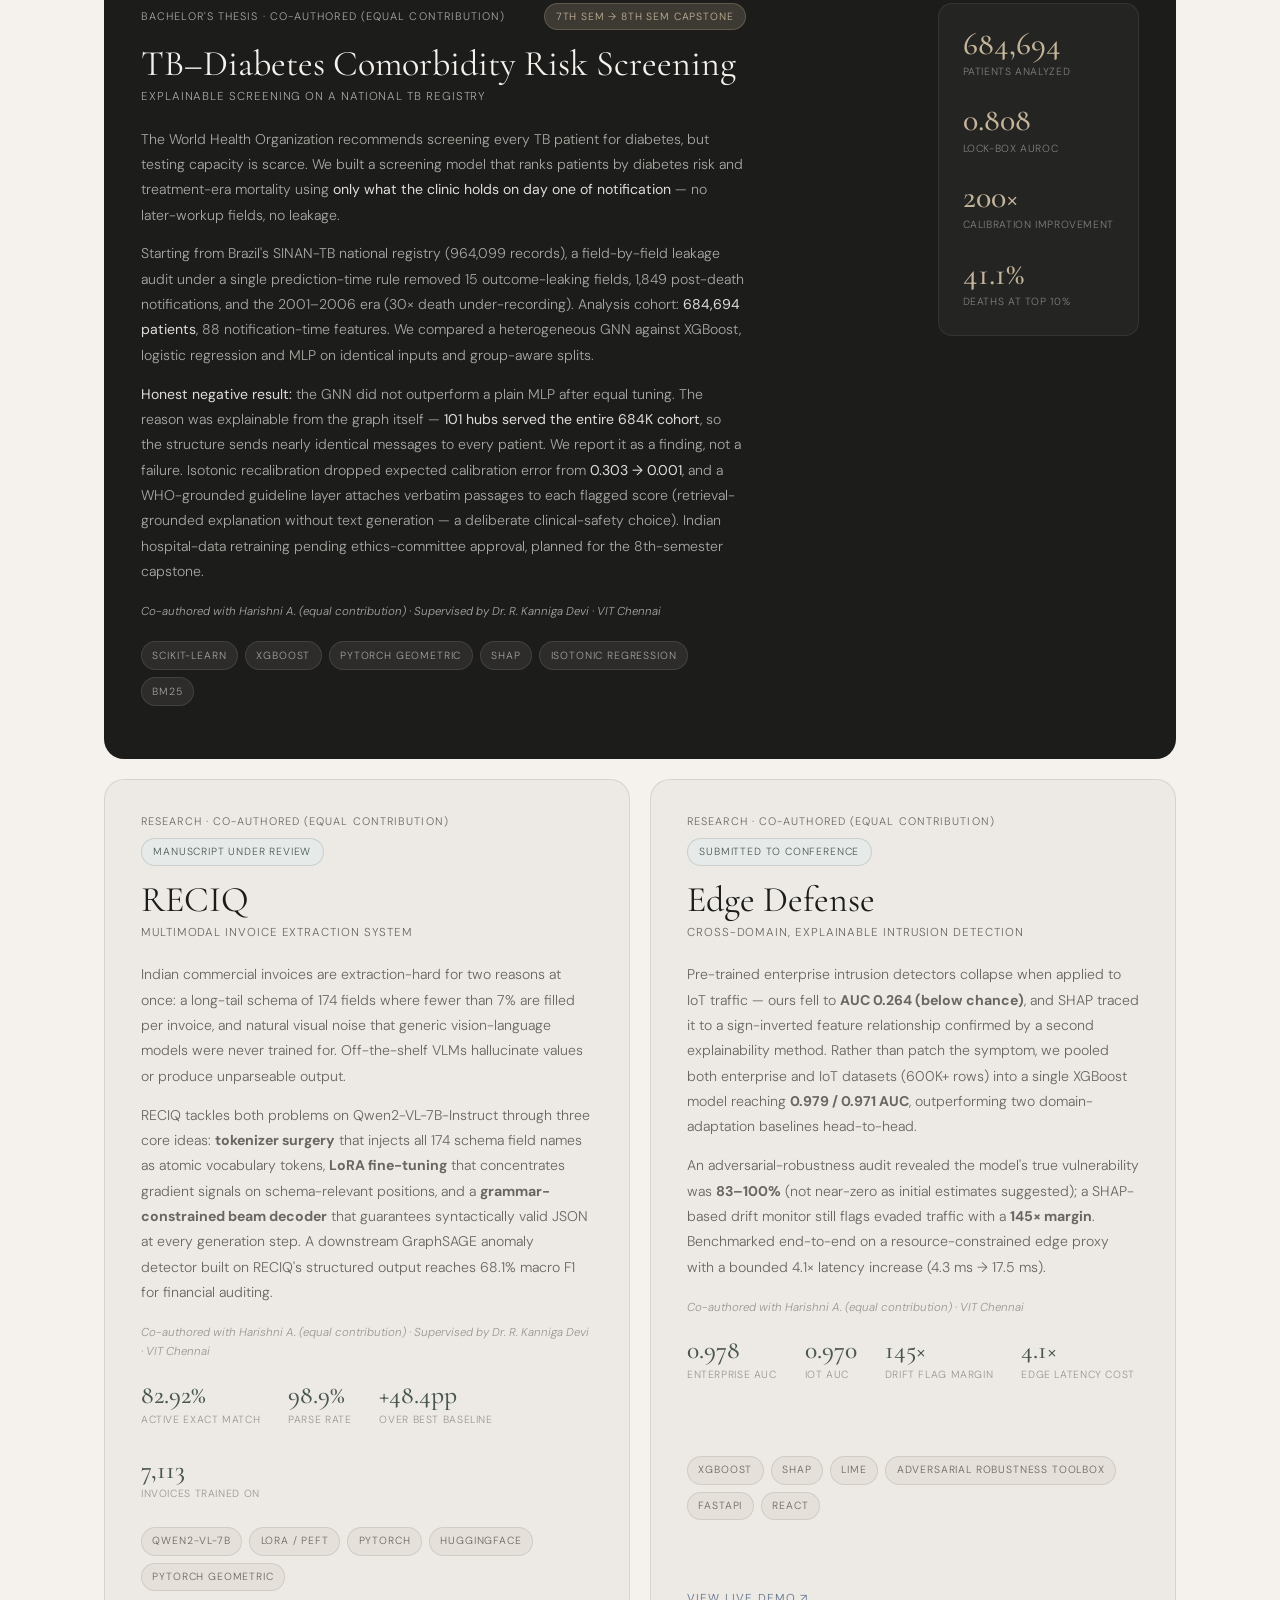
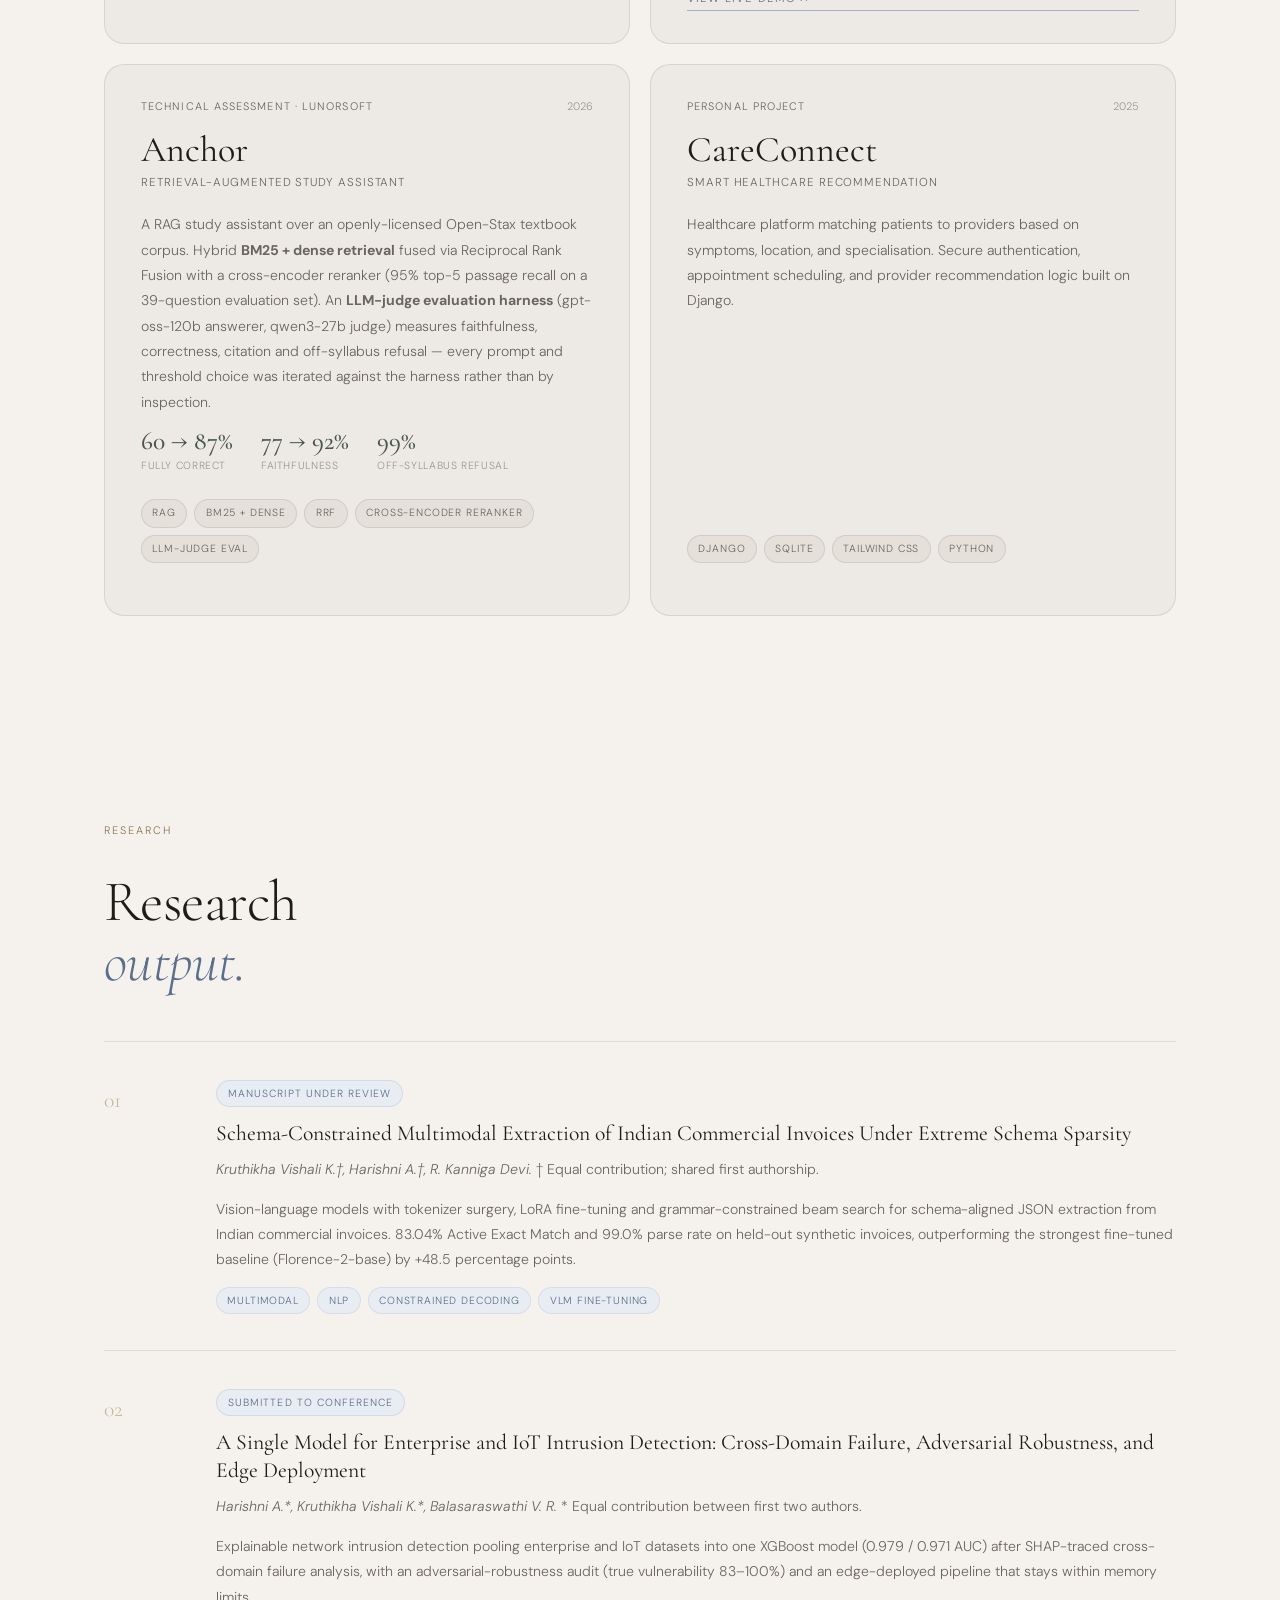
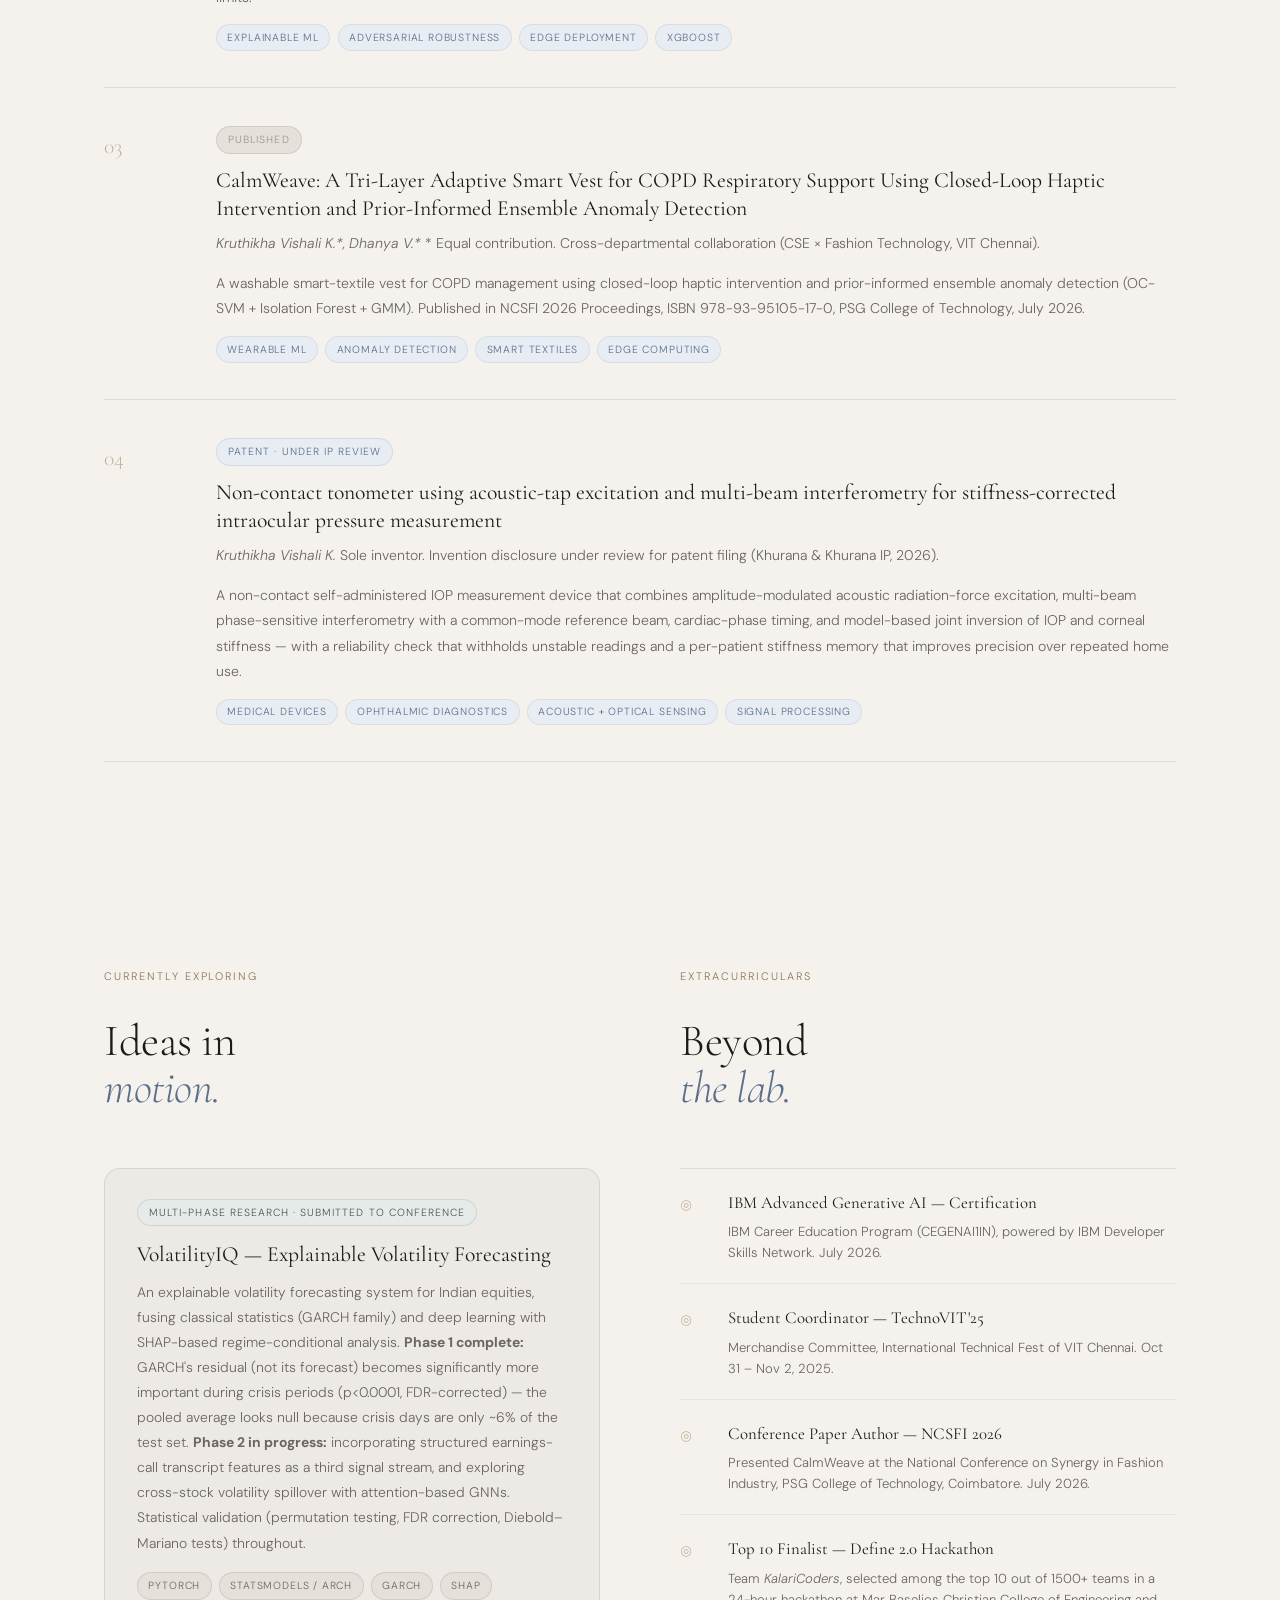
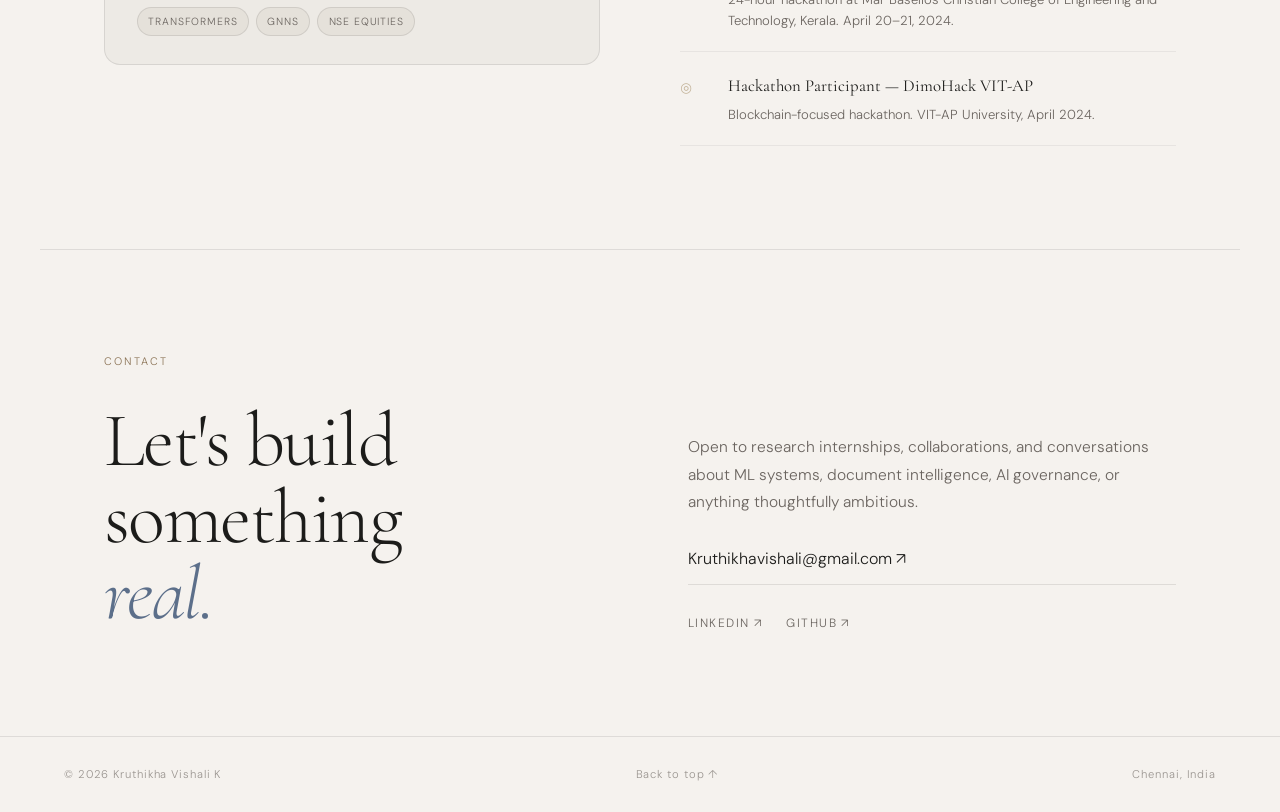
==== commit 8deadb64: "Reorder Projects to match CV ranking: TB-DM (featured) → RECIQ → Edge Defense TB-DM now takes the fe" ====
--- a/index.html
+++ b/index.html
@@ -173,42 +173,67 @@
     <h2 class="section-heading">Things I've built<br /><em>and shipped.</em></h2>
     <div class="projects-grid">
 
-      <!-- RECIQ -->
-      <article class="project-card project-card--featured" id="reciq">
+      <!-- TB-DM Thesis (featured — ranked #1) -->
+      <article class="project-card project-card--featured" id="tb-dm">
         <div class="project-card-inner">
           <div class="project-left">
             <div class="project-meta">
-              <span class="project-type">Research · Co-authored (equal contribution)</span>
-              <span class="project-badge-inline">Manuscript under review</span>
-            </div>
-            <h3 class="project-title">RECIQ</h3>
-            <p class="project-subtitle">Multimodal Invoice Extraction System</p>
-            <p class="project-desc">Indian commercial invoices are extraction-hard for two reasons at once: a long-tail schema of 174 fields where fewer than 7% are filled per invoice, and natural visual noise that generic vision-language models were never trained for. Off-the-shelf VLMs hallucinate values or produce unparseable output.</p>
-            <p class="project-desc">RECIQ tackles both problems on Qwen2-VL-7B-Instruct through three core ideas: <strong>tokenizer surgery</strong> that injects all 174 schema field names as atomic vocabulary tokens, <strong>LoRA fine-tuning</strong> that concentrates gradient signals on schema-relevant positions, and a <strong>grammar-constrained beam decoder</strong> that guarantees syntactically valid JSON at every generation step. A downstream GraphSAGE anomaly detector built on RECIQ's structured output reaches 68.1% macro F1 for financial auditing.</p>
+              <span class="project-type">Bachelor's Thesis · Co-authored (equal contribution)</span>
+              <span class="project-badge-inline">7th sem → 8th sem capstone</span>
+            </div>
+            <h3 class="project-title">TB–Diabetes Comorbidity Risk Screening</h3>
+            <p class="project-subtitle">Explainable Screening on a National TB Registry</p>
+            <p class="project-desc">The World Health Organization recommends screening every TB patient for diabetes, but testing capacity is scarce. We built a screening model that ranks patients by diabetes risk and treatment-era mortality using <strong>only what the clinic holds on day one of notification</strong> — no later-workup fields, no leakage.</p>
+            <p class="project-desc">Starting from Brazil's SINAN-TB national registry (964,099 records), a field-by-field leakage audit under a single prediction-time rule removed 15 outcome-leaking fields, 1,849 post-death notifications, and the 2001–2006 era (30× death under-recording). Analysis cohort: <strong>684,694 patients</strong>, 88 notification-time features. We compared a heterogeneous GNN against XGBoost, logistic regression and MLP on identical inputs and group-aware splits.</p>
+            <p class="project-desc"><strong>Honest negative result:</strong> the GNN did not outperform a plain MLP after equal tuning. The reason was explainable from the graph itself — <strong>101 hubs served the entire 684K cohort</strong>, so the structure sends nearly identical messages to every patient. We report it as a finding, not a failure. Isotonic recalibration dropped expected calibration error from <strong>0.303 → 0.001</strong>, and a WHO-grounded guideline layer attaches verbatim passages to each flagged score (retrieval-grounded explanation without text generation — a deliberate clinical-safety choice). Indian hospital-data retraining pending ethics-committee approval, planned for the 8th-semester capstone.</p>
             <div class="project-collab">Co-authored with Harishni A. (equal contribution) · Supervised by Dr. R. Kanniga Devi · VIT Chennai</div>
             <div class="project-stack">
-              <span>Qwen2-VL-7B</span><span>LoRA / PEFT</span><span>PyTorch</span><span>HuggingFace</span><span>PyTorch Geometric</span>
+              <span>scikit-learn</span><span>XGBoost</span><span>PyTorch Geometric</span><span>SHAP</span><span>Isotonic Regression</span><span>BM25</span>
             </div>
           </div>
           <div class="project-right">
             <div class="project-stats-col">
               <div class="project-stat-big">
-                <span class="stat-val">83.04%</span>
-                <span class="stat-key">Active Exact Match</span>
+                <span class="stat-val">684,694</span>
+                <span class="stat-key">Patients Analyzed</span>
               </div>
               <div class="project-stat-big">
-                <span class="stat-val">99.0%</span>
-                <span class="stat-key">Parse Rate</span>
+                <span class="stat-val">0.808</span>
+                <span class="stat-key">Lock-box AUROC</span>
               </div>
               <div class="project-stat-big">
-                <span class="stat-val">+48.5pp</span>
-                <span class="stat-key">Over Best Baseline</span>
+                <span class="stat-val">200×</span>
+                <span class="stat-key">Calibration Improvement</span>
               </div>
               <div class="project-stat-big">
-                <span class="stat-val">7,124</span>
-                <span class="stat-key">Invoices Trained On</span>
+                <span class="stat-val">41.1%</span>
+                <span class="stat-key">Deaths at Top 10%</span>
               </div>
             </div>
+          </div>
+        </div>
+      </article>
+
+      <!-- RECIQ -->
+      <article class="project-card" id="reciq">
+        <div class="project-card-inner project-card-inner--single">
+          <div class="project-meta">
+            <span class="project-type">Research · Co-authored (equal contribution)</span>
+            <span class="project-badge-inline">Manuscript under review</span>
+          </div>
+          <h3 class="project-title">RECIQ</h3>
+          <p class="project-subtitle">Multimodal Invoice Extraction System</p>
+          <p class="project-desc">Indian commercial invoices are extraction-hard for two reasons at once: a long-tail schema of 174 fields where fewer than 7% are filled per invoice, and natural visual noise that generic vision-language models were never trained for. Off-the-shelf VLMs hallucinate values or produce unparseable output.</p>
+          <p class="project-desc">RECIQ tackles both problems on Qwen2-VL-7B-Instruct through three core ideas: <strong>tokenizer surgery</strong> that injects all 174 schema field names as atomic vocabulary tokens, <strong>LoRA fine-tuning</strong> that concentrates gradient signals on schema-relevant positions, and a <strong>grammar-constrained beam decoder</strong> that guarantees syntactically valid JSON at every generation step. A downstream GraphSAGE anomaly detector built on RECIQ's structured output reaches 68.1% macro F1 for financial auditing.</p>
+          <div class="project-collab">Co-authored with Harishni A. (equal contribution) · Supervised by Dr. R. Kanniga Devi · VIT Chennai</div>
+          <div class="project-stats">
+            <div class="project-stat"><span class="stat-val">83.04%</span><span class="stat-key">Active Exact Match</span></div>
+            <div class="project-stat"><span class="stat-val">99.0%</span><span class="stat-key">Parse Rate</span></div>
+            <div class="project-stat"><span class="stat-val">+48.5pp</span><span class="stat-key">Over Best Baseline</span></div>
+            <div class="project-stat"><span class="stat-val">7,124</span><span class="stat-key">Invoices Trained On</span></div>
+          </div>
+          <div class="project-stack">
+            <span>Qwen2-VL-7B</span><span>LoRA / PEFT</span><span>PyTorch</span><span>HuggingFace</span><span>PyTorch Geometric</span>
           </div>
         </div>
       </article>
@@ -235,31 +260,6 @@
             <span>XGBoost</span><span>SHAP</span><span>LIME</span><span>Adversarial Robustness Toolbox</span><span>FastAPI</span><span>React</span>
           </div>
           <a href="https://edge-defense-ui.vercel.app" target="_blank" class="project-live">View live demo ↗</a>
-        </div>
-      </article>
-
-      <!-- TB-DM Thesis -->
-      <article class="project-card" id="tb-dm">
-        <div class="project-card-inner project-card-inner--single">
-          <div class="project-meta">
-            <span class="project-type">Bachelor's Thesis · Co-authored (equal contribution)</span>
-            <span class="project-badge-inline">7th sem → 8th sem capstone</span>
-          </div>
-          <h3 class="project-title">TB–Diabetes Comorbidity Risk Screening</h3>
-          <p class="project-subtitle">Explainable Screening on a National TB Registry</p>
-          <p class="project-desc">The World Health Organization recommends screening every TB patient for diabetes, but testing capacity is scarce. We built a screening model that ranks patients by diabetes risk and treatment-era mortality using <strong>only what the clinic holds on day one of notification</strong> — no later-workup fields, no leakage.</p>
-          <p class="project-desc">Starting from Brazil's SINAN-TB national registry (964,099 records), a field-by-field leakage audit under a single prediction-time rule removed 15 outcome-leaking fields, 1,849 post-death notifications, and the 2001–2006 era (30× death under-recording). Analysis cohort: <strong>684,694 patients</strong>, 88 notification-time features. We compared a heterogeneous GNN against XGBoost, logistic regression and MLP on identical inputs and group-aware splits.</p>
-          <p class="project-desc"><strong>Honest negative result:</strong> the GNN did not outperform a plain MLP after equal tuning. The reason was explainable from the graph itself — <strong>101 hubs served the entire 684K cohort</strong>, so the structure sends nearly identical messages to every patient. We report it as a finding, not a failure. Isotonic recalibration dropped expected calibration error from <strong>0.303 → 0.001</strong>, and a WHO-grounded guideline layer attaches verbatim passages to each flagged score (retrieval-grounded explanation without text generation — a deliberate clinical-safety choice). Indian hospital-data retraining pending ethics-committee approval, planned for the 8th-semester capstone.</p>
-          <div class="project-collab">Co-authored with Harishni A. (equal contribution) · Supervised by Dr. R. Kanniga Devi · VIT Chennai</div>
-          <div class="project-stats">
-            <div class="project-stat"><span class="stat-val">684,694</span><span class="stat-key">Patients Analyzed</span></div>
-            <div class="project-stat"><span class="stat-val">0.808</span><span class="stat-key">Lock-box Diabetes AUROC</span></div>
-            <div class="project-stat"><span class="stat-val">0.303 → 0.001</span><span class="stat-key">Calibration Error</span></div>
-            <div class="project-stat"><span class="stat-val">41.1%</span><span class="stat-key">Deaths Caught at Top 10%</span></div>
-          </div>
-          <div class="project-stack">
-            <span>scikit-learn</span><span>XGBoost</span><span>PyTorch Geometric</span><span>SHAP</span><span>Isotonic Regression</span><span>BM25</span>
-          </div>
         </div>
       </article>
 
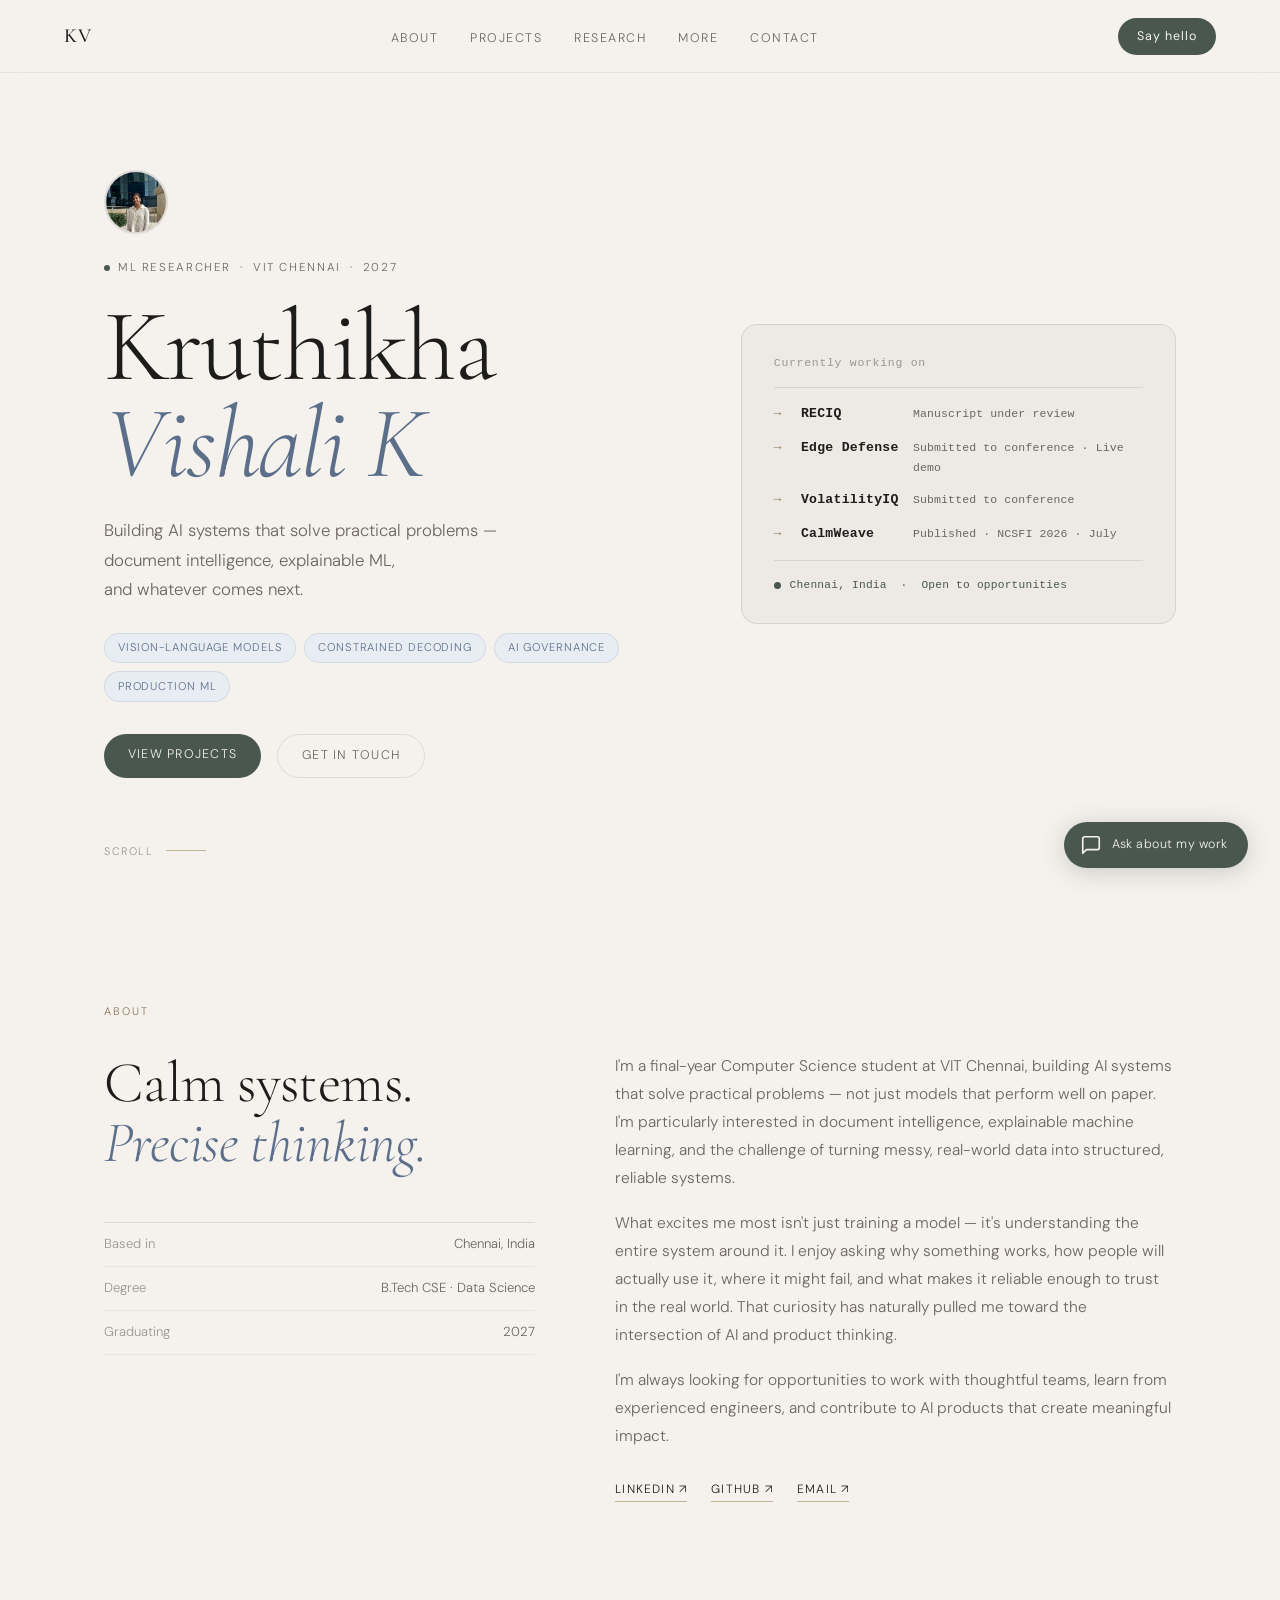
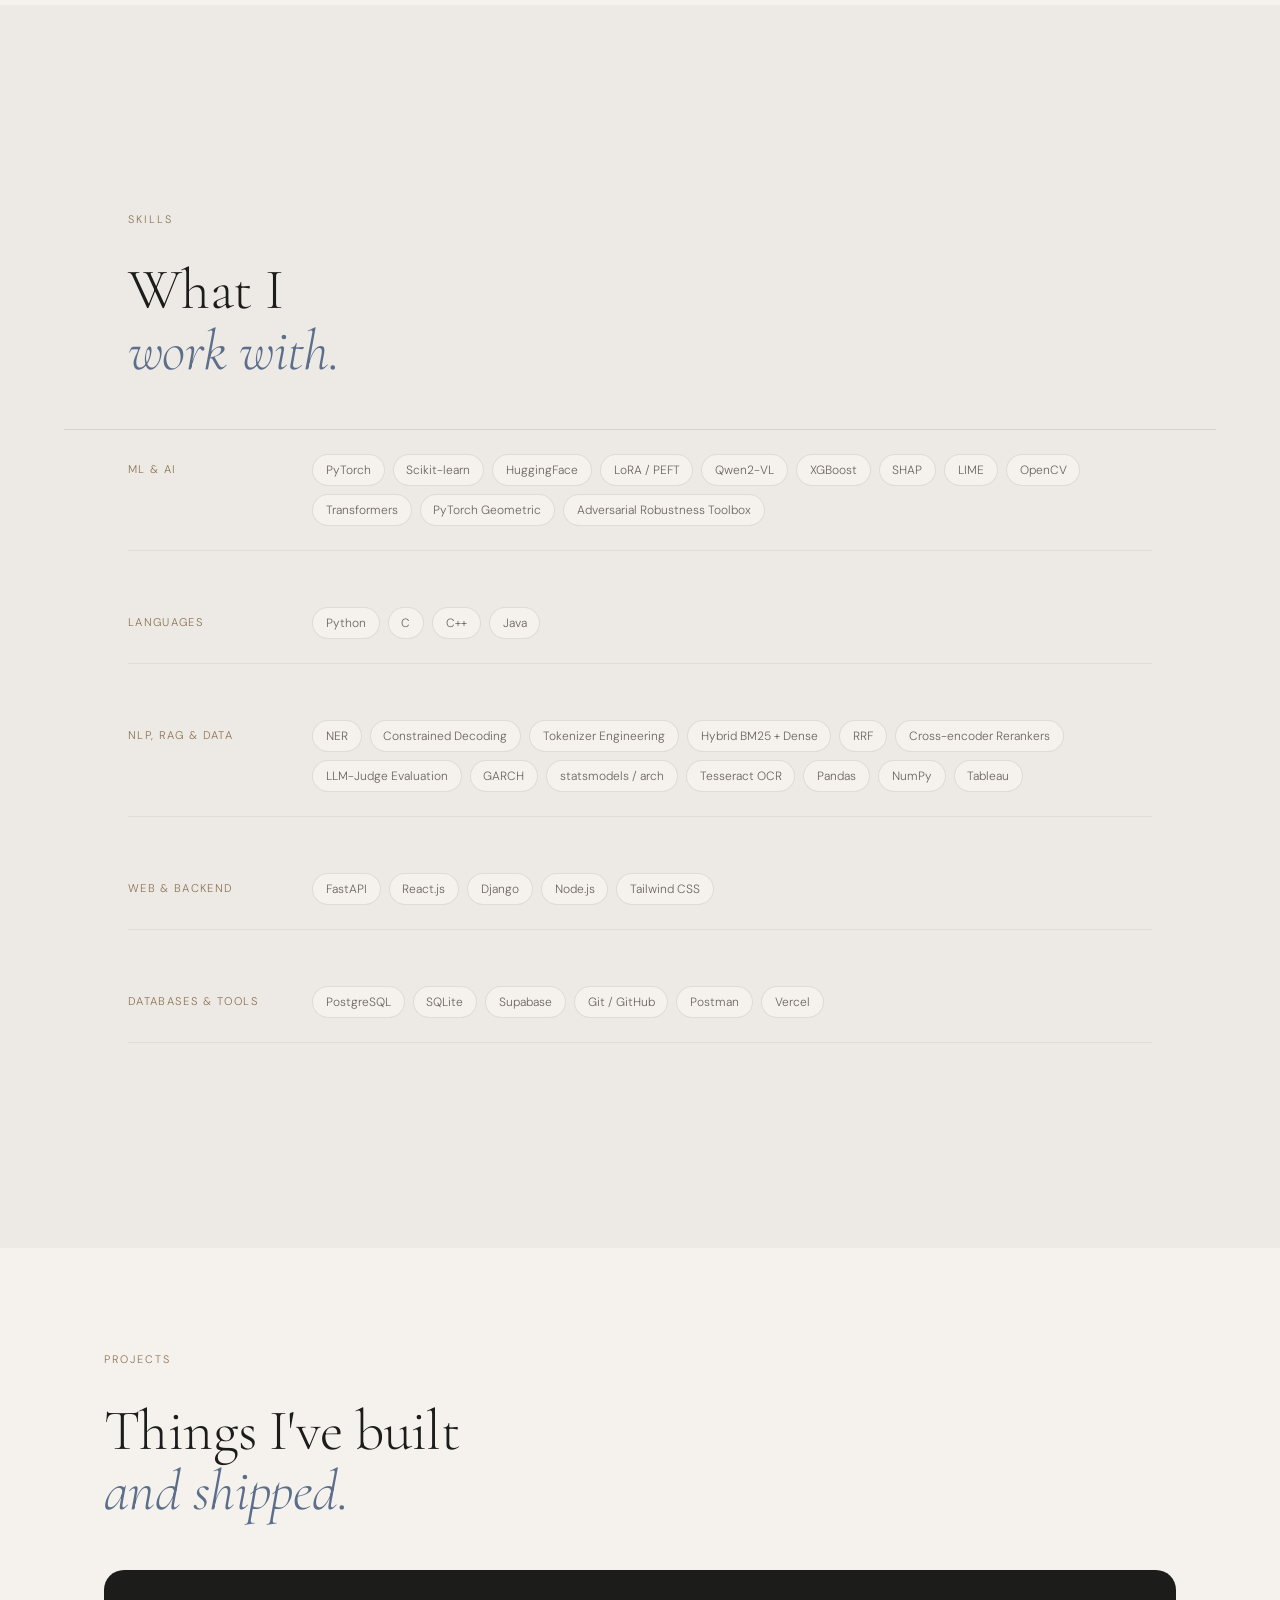
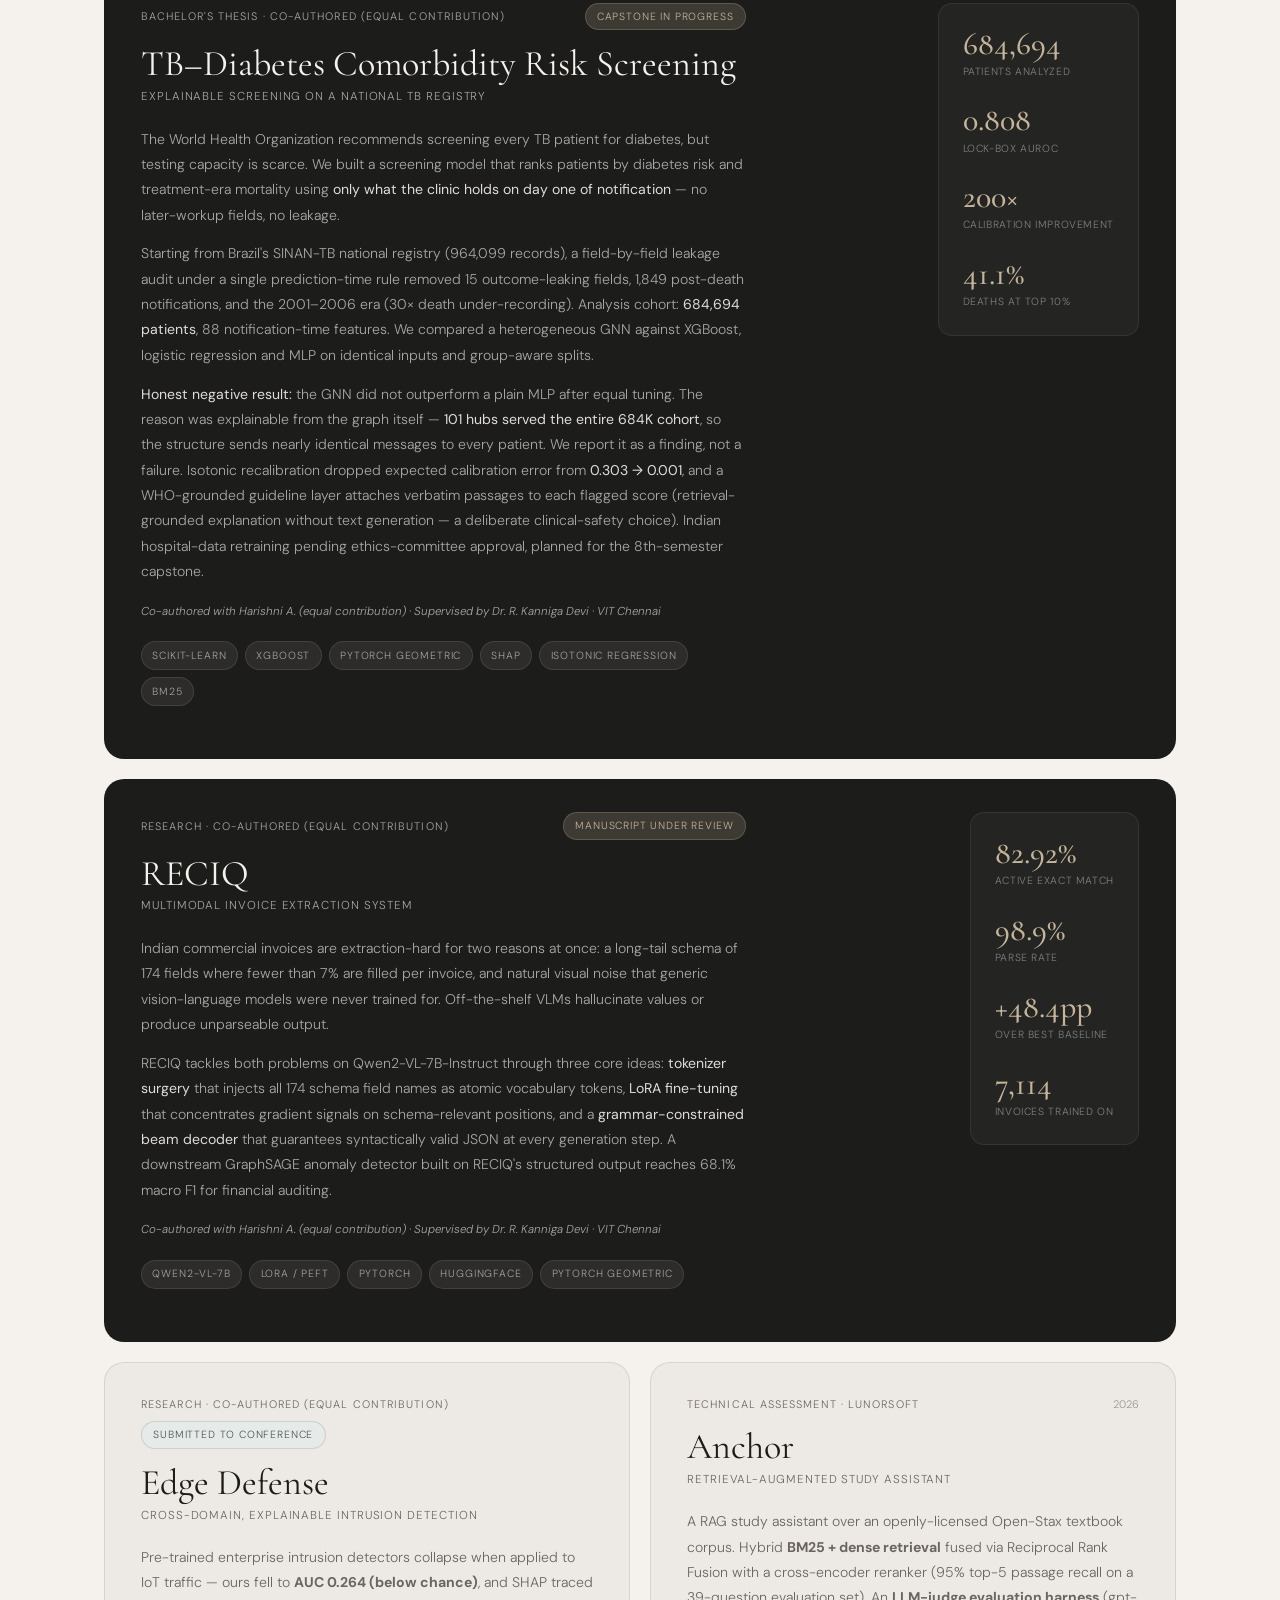
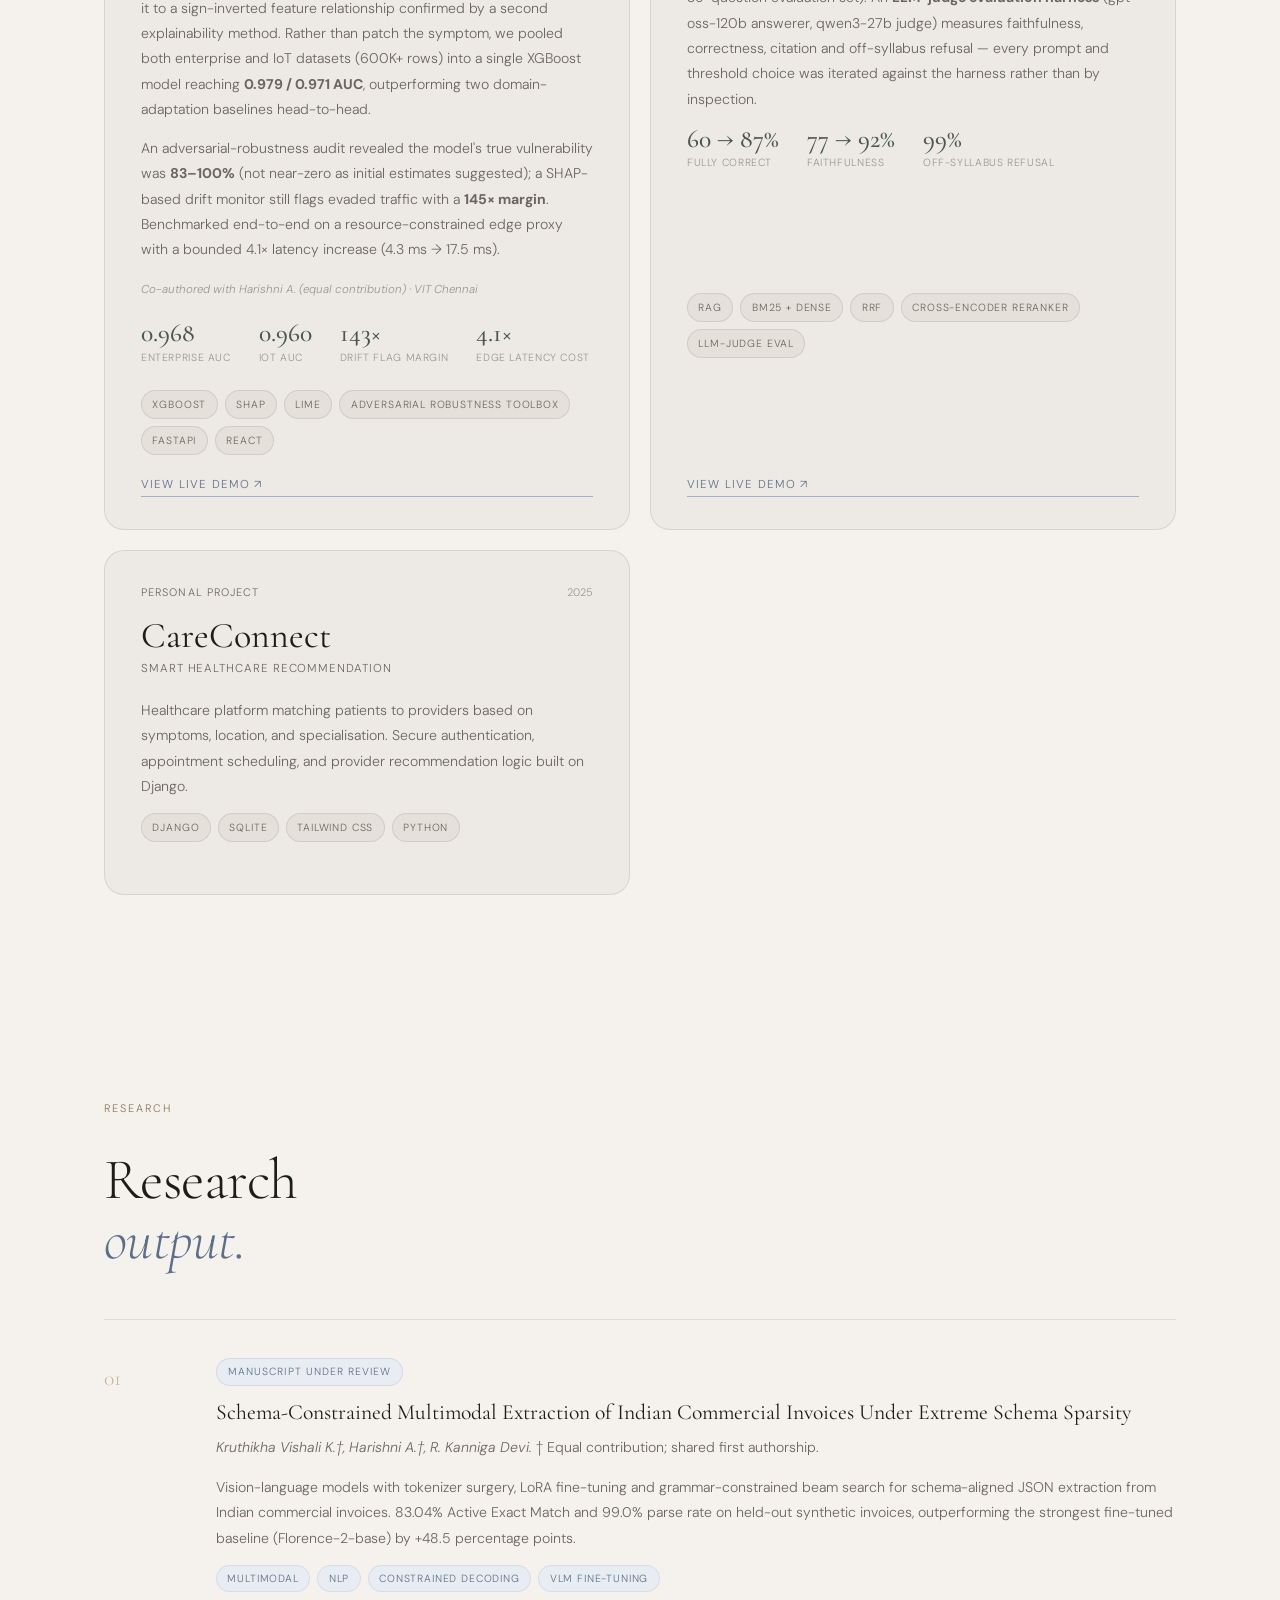
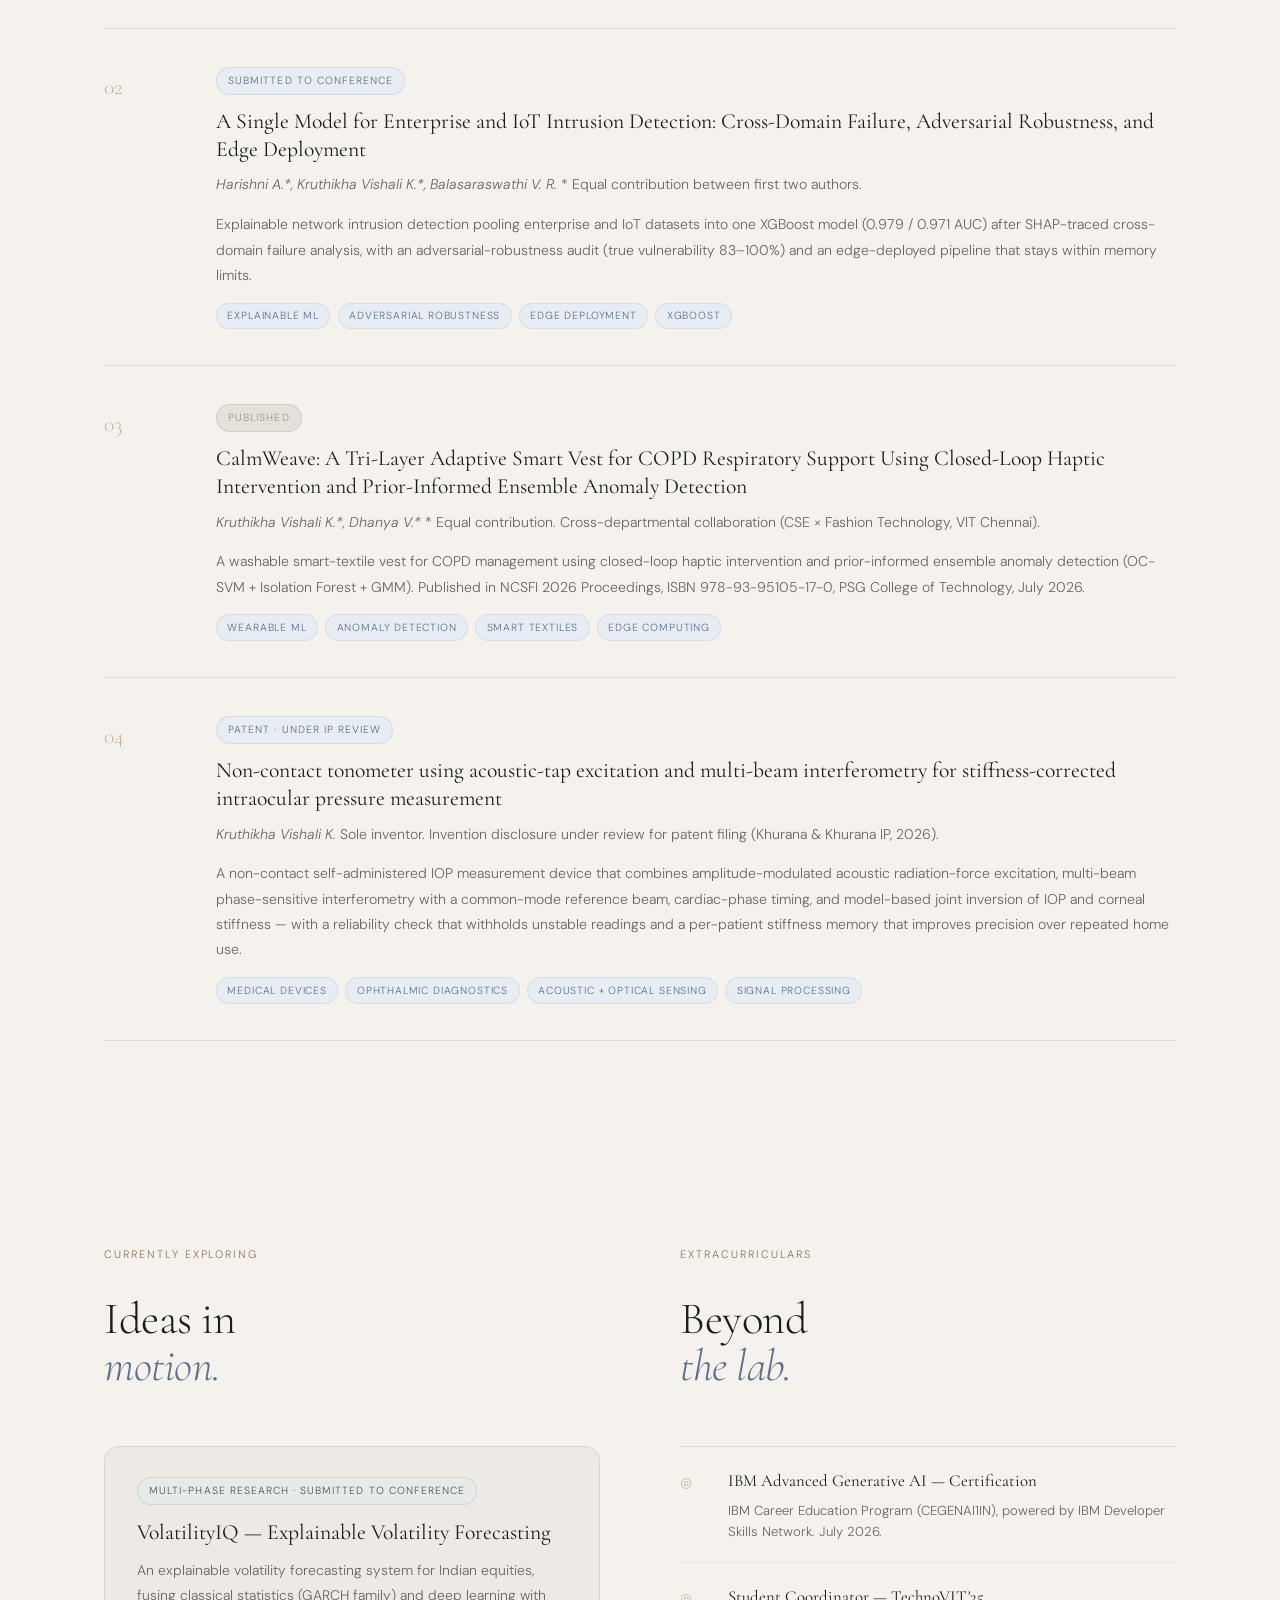
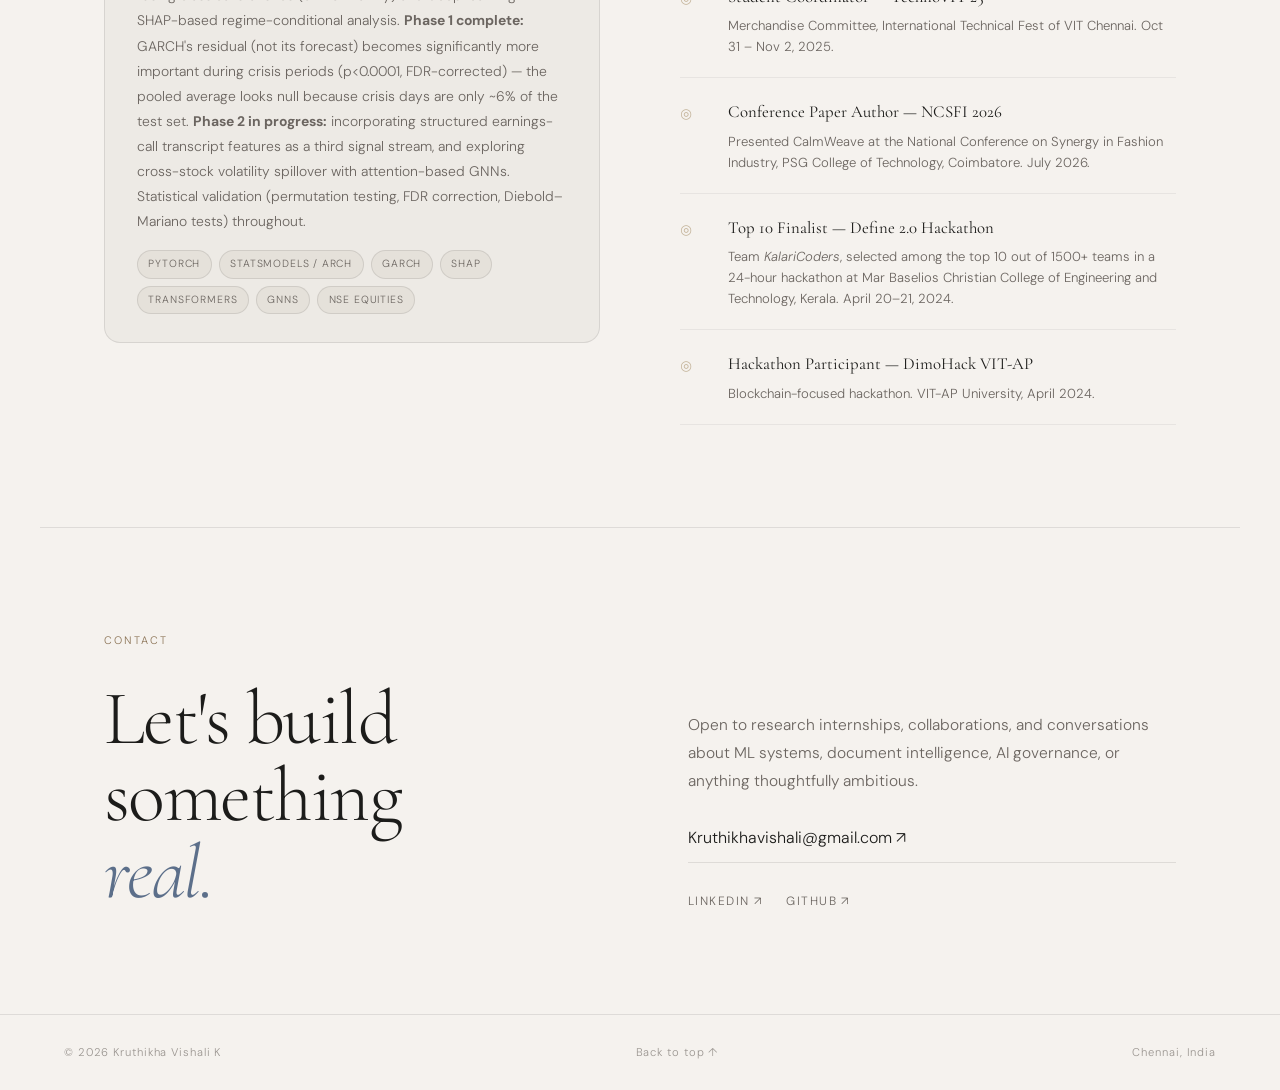
==== commit 53dca3e8: "Match RECIQ prominence to TB-DM; shorten thesis badge; Anchor live link - Promote RECIQ back to proj" ====
--- a/index.html
+++ b/index.html
@@ -179,7 +179,7 @@
           <div class="project-left">
             <div class="project-meta">
               <span class="project-type">Bachelor's Thesis · Co-authored (equal contribution)</span>
-              <span class="project-badge-inline">7th sem → 8th sem capstone</span>
+              <span class="project-badge-inline">Capstone in progress</span>
             </div>
             <h3 class="project-title">TB–Diabetes Comorbidity Risk Screening</h3>
             <p class="project-subtitle">Explainable Screening on a National TB Registry</p>
@@ -214,26 +214,42 @@
         </div>
       </article>
 
-      <!-- RECIQ -->
-      <article class="project-card" id="reciq">
-        <div class="project-card-inner project-card-inner--single">
-          <div class="project-meta">
-            <span class="project-type">Research · Co-authored (equal contribution)</span>
-            <span class="project-badge-inline">Manuscript under review</span>
-          </div>
-          <h3 class="project-title">RECIQ</h3>
-          <p class="project-subtitle">Multimodal Invoice Extraction System</p>
-          <p class="project-desc">Indian commercial invoices are extraction-hard for two reasons at once: a long-tail schema of 174 fields where fewer than 7% are filled per invoice, and natural visual noise that generic vision-language models were never trained for. Off-the-shelf VLMs hallucinate values or produce unparseable output.</p>
-          <p class="project-desc">RECIQ tackles both problems on Qwen2-VL-7B-Instruct through three core ideas: <strong>tokenizer surgery</strong> that injects all 174 schema field names as atomic vocabulary tokens, <strong>LoRA fine-tuning</strong> that concentrates gradient signals on schema-relevant positions, and a <strong>grammar-constrained beam decoder</strong> that guarantees syntactically valid JSON at every generation step. A downstream GraphSAGE anomaly detector built on RECIQ's structured output reaches 68.1% macro F1 for financial auditing.</p>
-          <div class="project-collab">Co-authored with Harishni A. (equal contribution) · Supervised by Dr. R. Kanniga Devi · VIT Chennai</div>
-          <div class="project-stats">
-            <div class="project-stat"><span class="stat-val">83.04%</span><span class="stat-key">Active Exact Match</span></div>
-            <div class="project-stat"><span class="stat-val">99.0%</span><span class="stat-key">Parse Rate</span></div>
-            <div class="project-stat"><span class="stat-val">+48.5pp</span><span class="stat-key">Over Best Baseline</span></div>
-            <div class="project-stat"><span class="stat-val">7,124</span><span class="stat-key">Invoices Trained On</span></div>
-          </div>
-          <div class="project-stack">
-            <span>Qwen2-VL-7B</span><span>LoRA / PEFT</span><span>PyTorch</span><span>HuggingFace</span><span>PyTorch Geometric</span>
+      <!-- RECIQ (featured — ranked #2, matched prominence to TB-DM) -->
+      <article class="project-card project-card--featured" id="reciq">
+        <div class="project-card-inner">
+          <div class="project-left">
+            <div class="project-meta">
+              <span class="project-type">Research · Co-authored (equal contribution)</span>
+              <span class="project-badge-inline">Manuscript under review</span>
+            </div>
+            <h3 class="project-title">RECIQ</h3>
+            <p class="project-subtitle">Multimodal Invoice Extraction System</p>
+            <p class="project-desc">Indian commercial invoices are extraction-hard for two reasons at once: a long-tail schema of 174 fields where fewer than 7% are filled per invoice, and natural visual noise that generic vision-language models were never trained for. Off-the-shelf VLMs hallucinate values or produce unparseable output.</p>
+            <p class="project-desc">RECIQ tackles both problems on Qwen2-VL-7B-Instruct through three core ideas: <strong>tokenizer surgery</strong> that injects all 174 schema field names as atomic vocabulary tokens, <strong>LoRA fine-tuning</strong> that concentrates gradient signals on schema-relevant positions, and a <strong>grammar-constrained beam decoder</strong> that guarantees syntactically valid JSON at every generation step. A downstream GraphSAGE anomaly detector built on RECIQ's structured output reaches 68.1% macro F1 for financial auditing.</p>
+            <div class="project-collab">Co-authored with Harishni A. (equal contribution) · Supervised by Dr. R. Kanniga Devi · VIT Chennai</div>
+            <div class="project-stack">
+              <span>Qwen2-VL-7B</span><span>LoRA / PEFT</span><span>PyTorch</span><span>HuggingFace</span><span>PyTorch Geometric</span>
+            </div>
+          </div>
+          <div class="project-right">
+            <div class="project-stats-col">
+              <div class="project-stat-big">
+                <span class="stat-val">83.04%</span>
+                <span class="stat-key">Active Exact Match</span>
+              </div>
+              <div class="project-stat-big">
+                <span class="stat-val">99.0%</span>
+                <span class="stat-key">Parse Rate</span>
+              </div>
+              <div class="project-stat-big">
+                <span class="stat-val">+48.5pp</span>
+                <span class="stat-key">Over Best Baseline</span>
+              </div>
+              <div class="project-stat-big">
+                <span class="stat-val">7,124</span>
+                <span class="stat-key">Invoices Trained On</span>
+              </div>
+            </div>
           </div>
         </div>
       </article>
@@ -281,6 +297,7 @@
           <div class="project-stack">
             <span>RAG</span><span>BM25 + Dense</span><span>RRF</span><span>Cross-encoder Reranker</span><span>LLM-Judge Eval</span>
           </div>
+          <a href="https://kruthikha-anchor-learning.hf.space/" target="_blank" class="project-live">View live demo ↗</a>
         </div>
       </article>
 
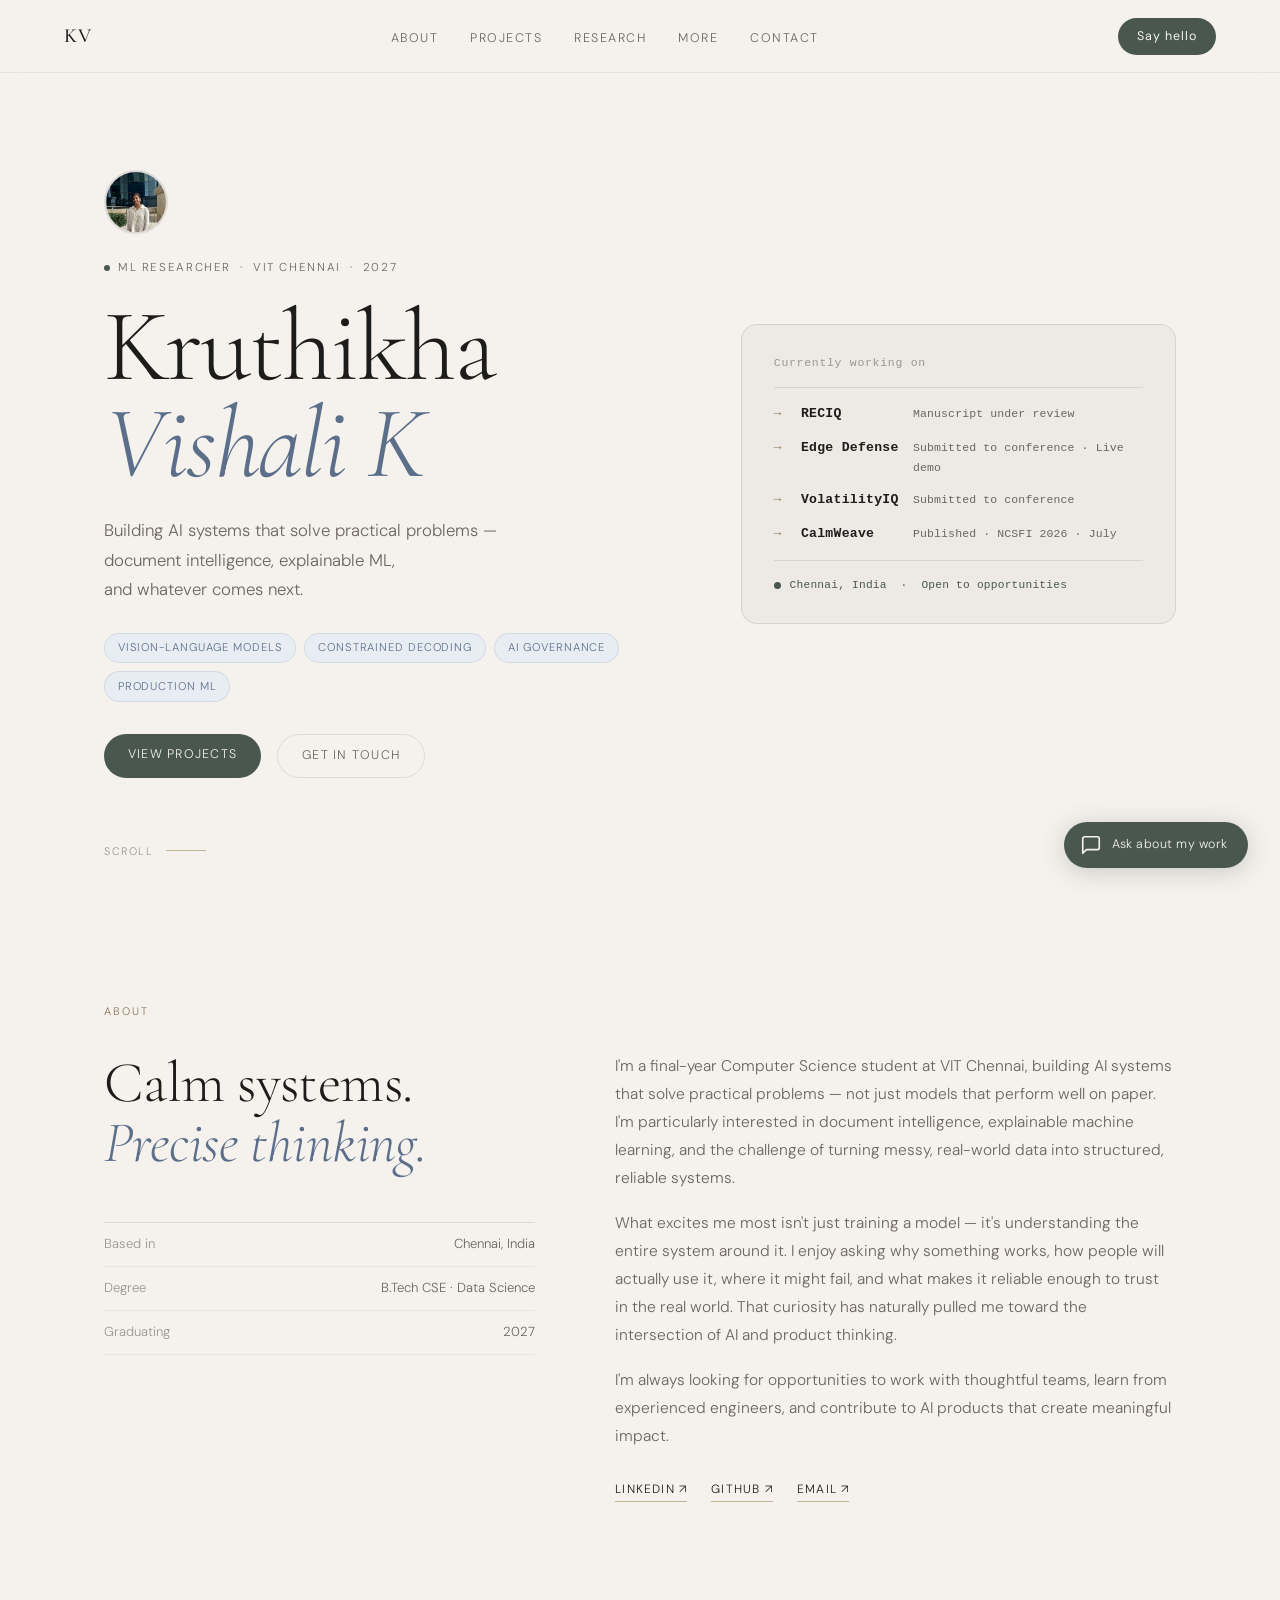
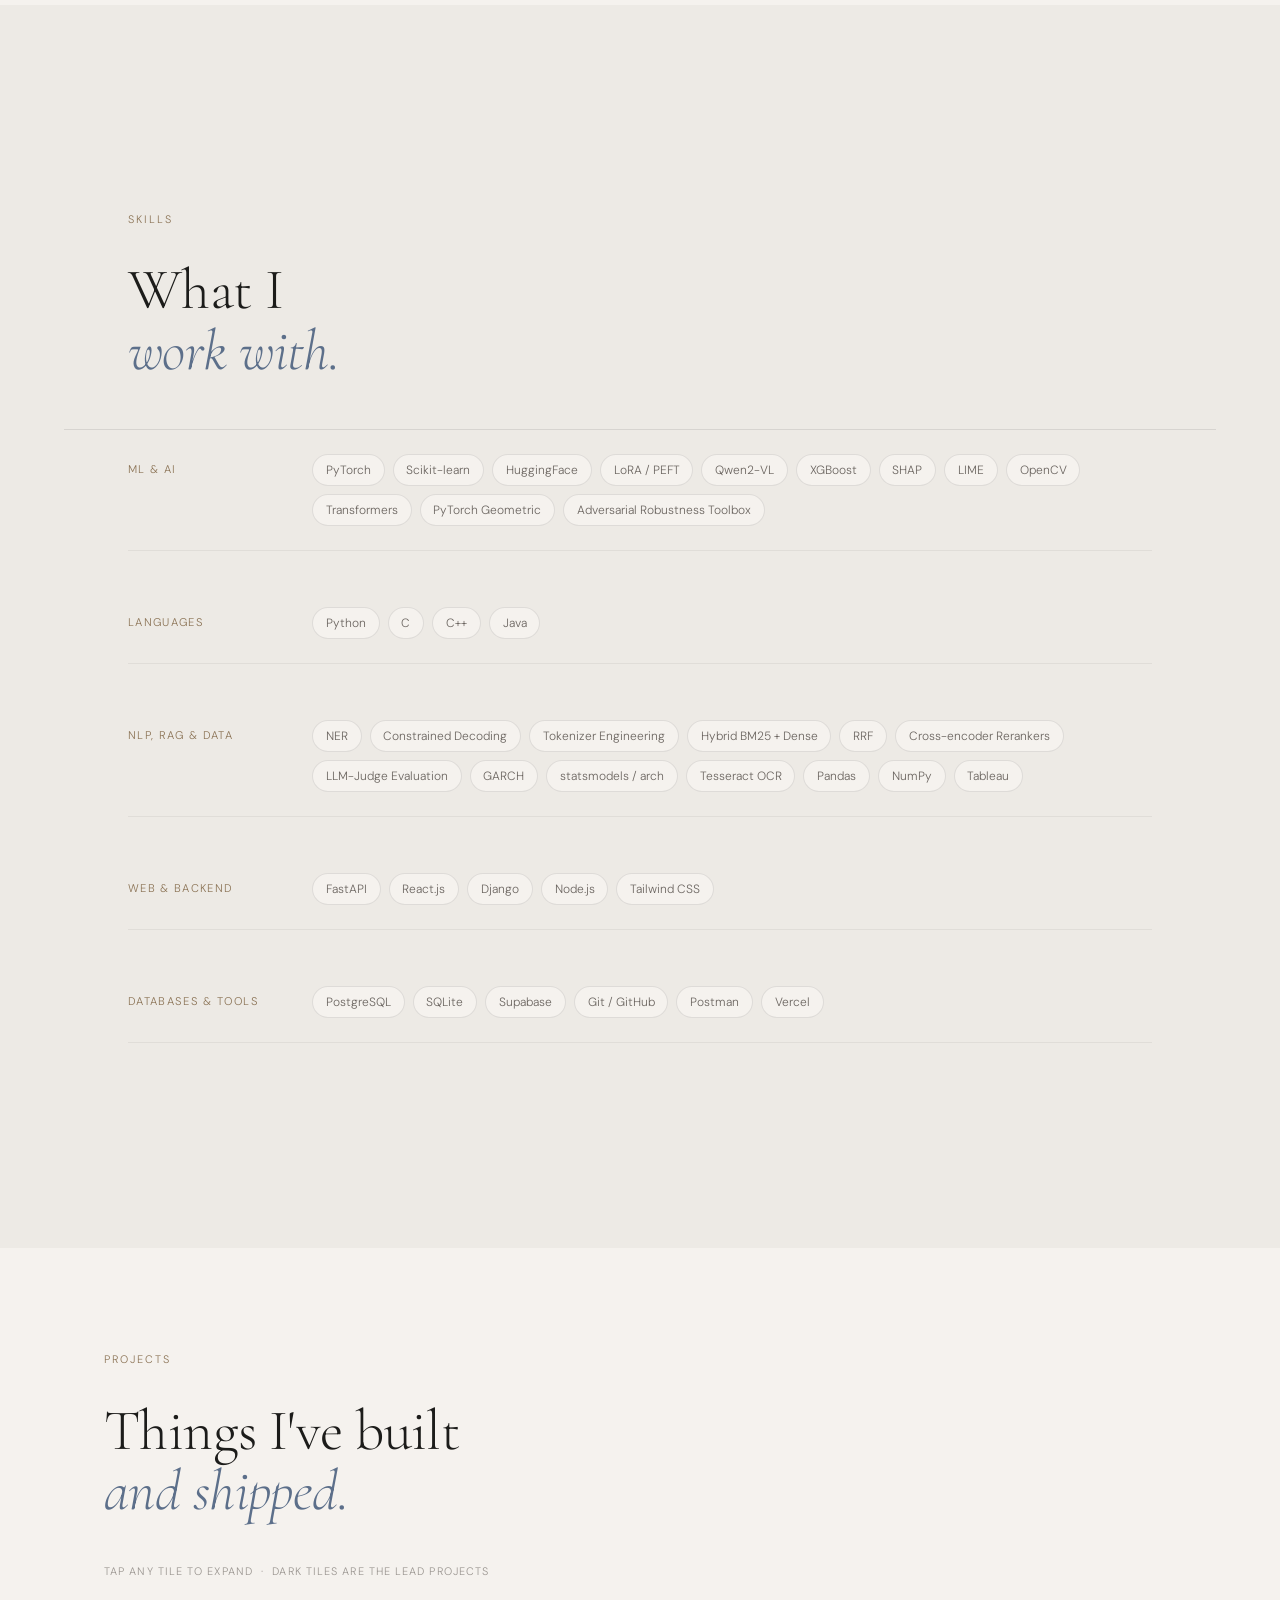
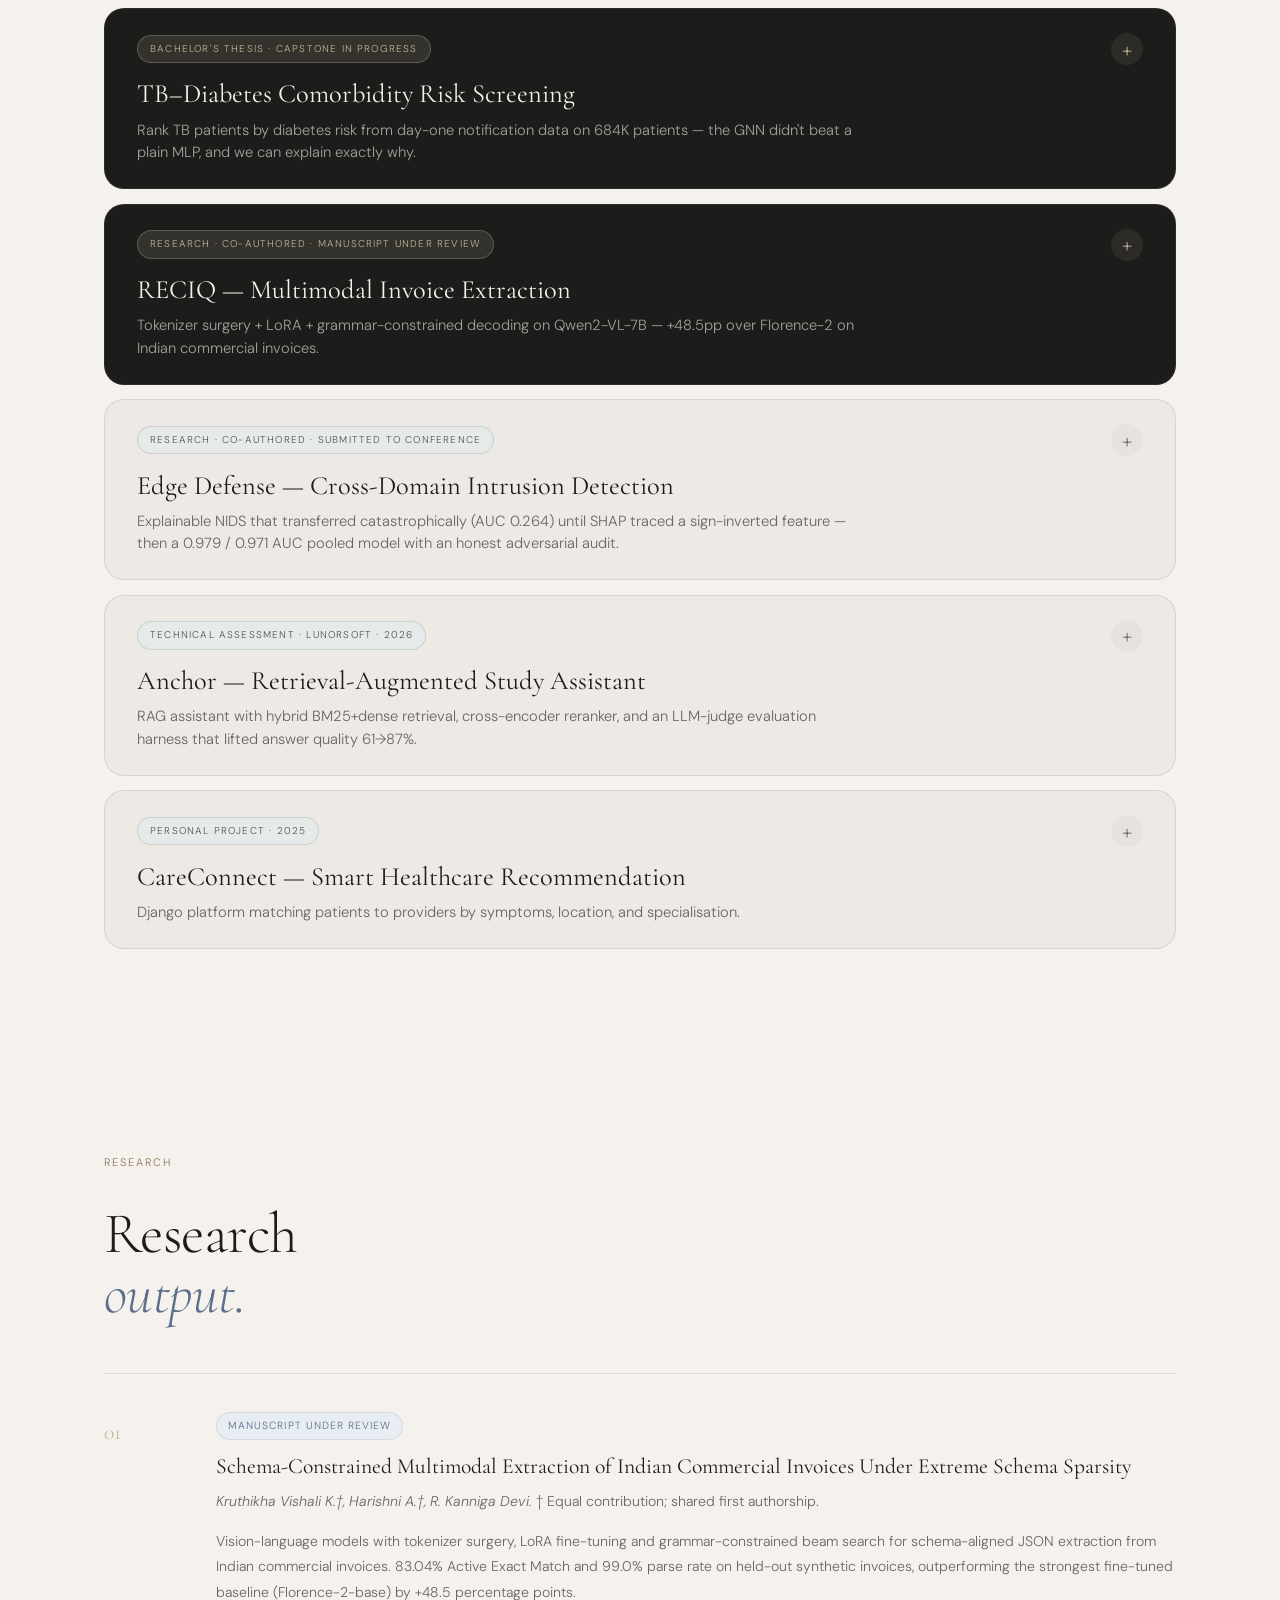
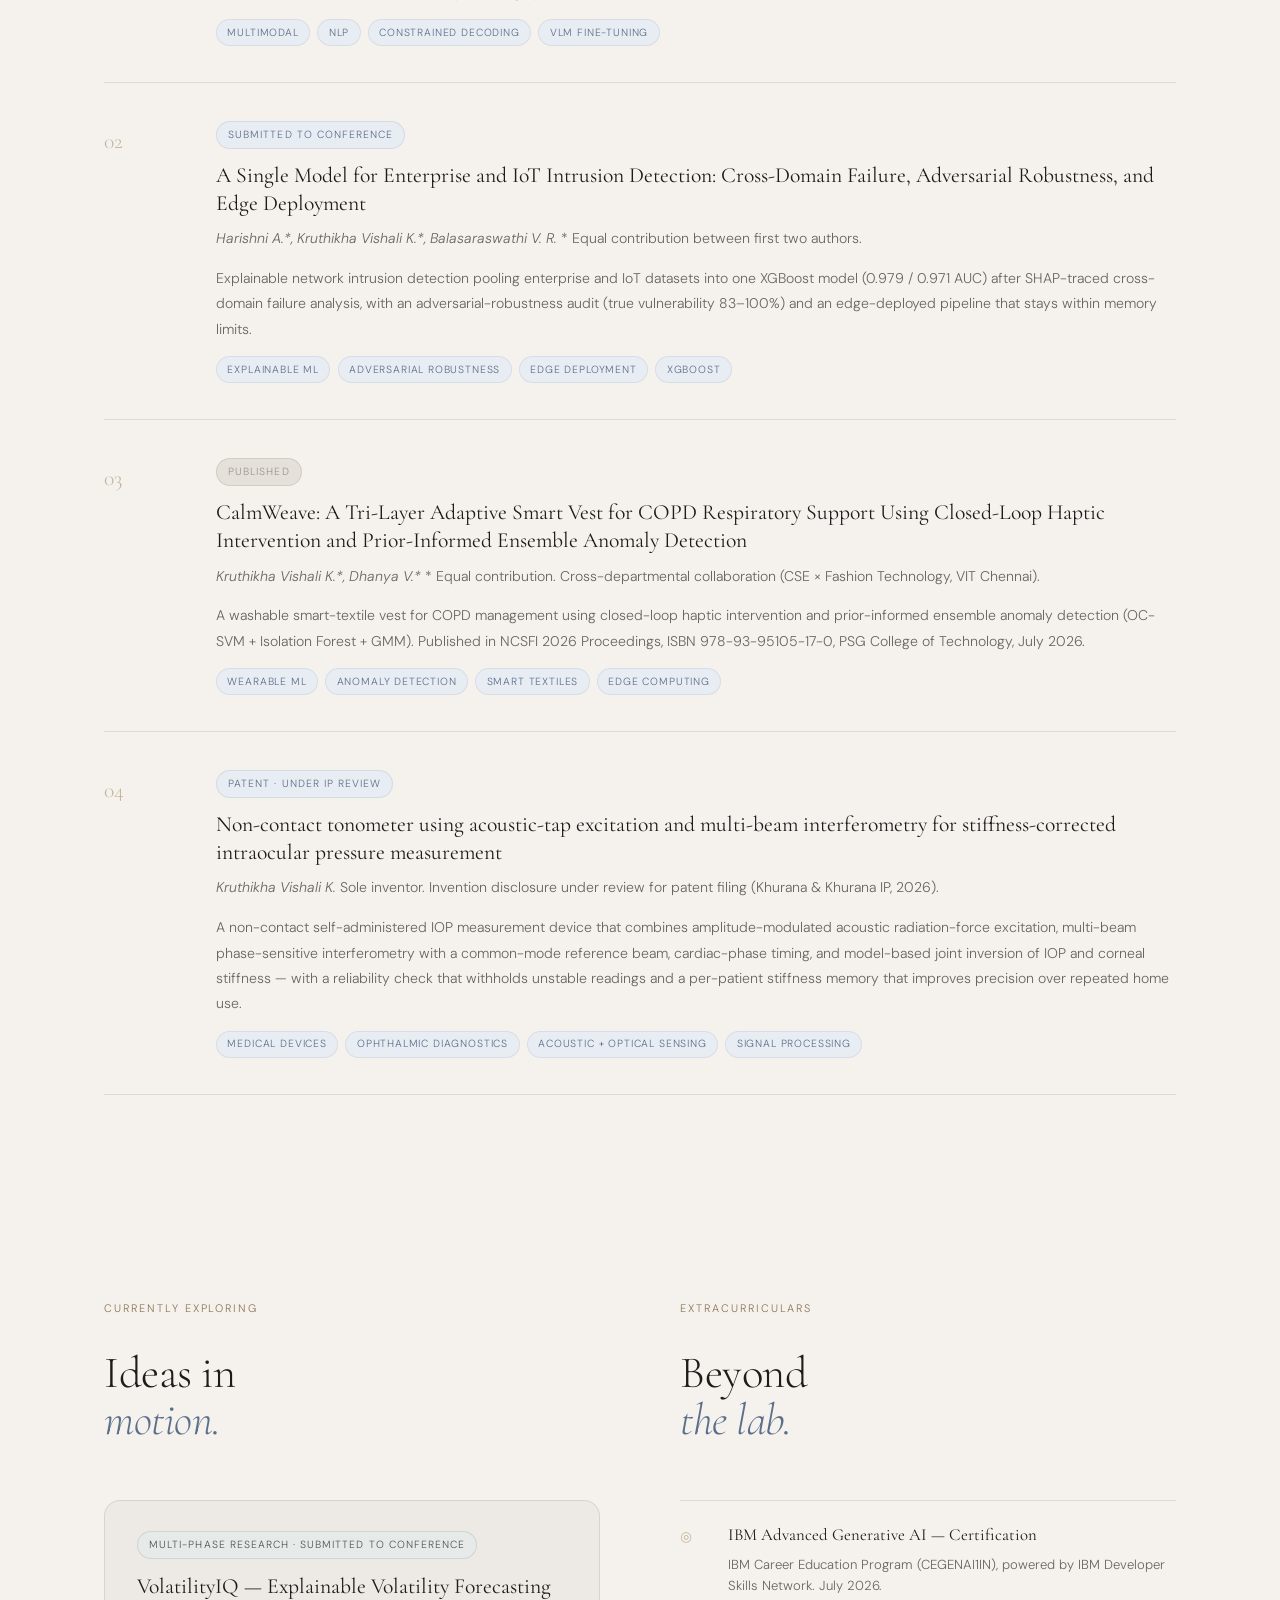
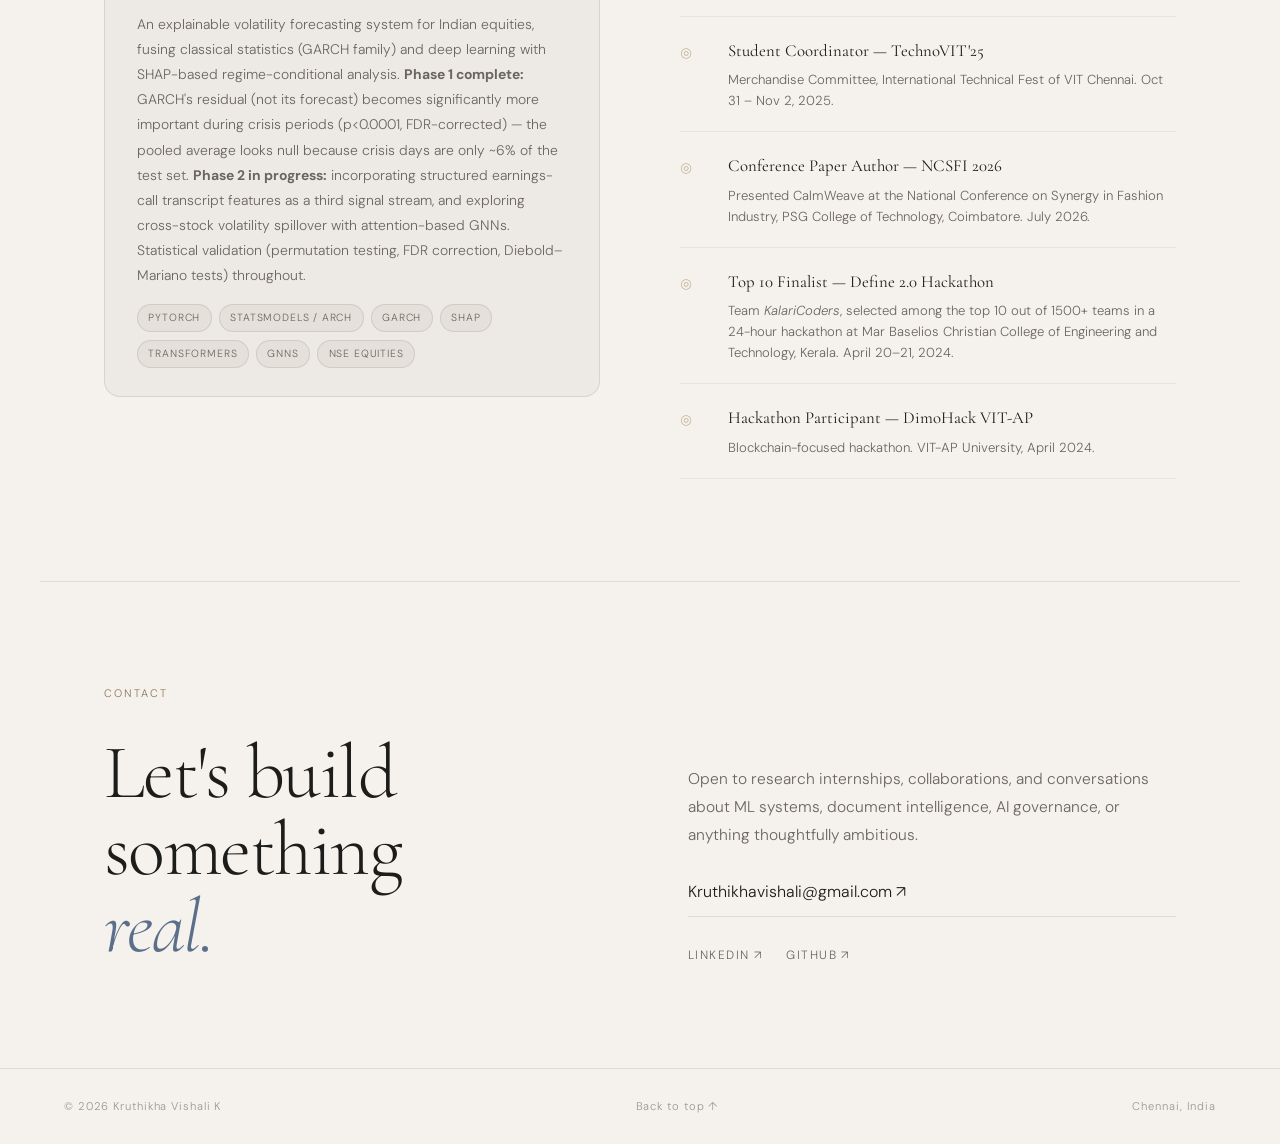
==== commit 9aa36206: "Projects: convert to collapsible tile accordion with star palette Replace the mixed featured/standar" ====
--- a/index.html
+++ b/index.html
@@ -7,7 +7,7 @@
   <link rel="preconnect" href="https://fonts.googleapis.com" />
   <link rel="preconnect" href="https://fonts.gstatic.com" crossorigin />
   <link href="https://fonts.googleapis.com/css2?family=Cormorant+Garamond:ital,wght@0,300;0,400;0,500;0,600;1,300;1,400&family=DM+Sans:ital,opsz,wght@0,9..40,300;0,9..40,400;0,9..40,500;1,9..40,300&display=swap" rel="stylesheet" />
-  <link rel="stylesheet" href="style.css" />
+  <link rel="stylesheet" href="style.css?v=4" />
 </head>
 <body>
 
@@ -171,123 +171,100 @@
   <section class="projects section" id="projects">
     <div class="section-label">Projects</div>
     <h2 class="section-heading">Things I've built<br /><em>and shipped.</em></h2>
-    <div class="projects-grid">
-
-      <!-- TB-DM Thesis (featured — ranked #1) -->
-      <article class="project-card project-card--featured" id="tb-dm">
-        <div class="project-card-inner">
-          <div class="project-left">
-            <div class="project-meta">
-              <span class="project-type">Bachelor's Thesis · Co-authored (equal contribution)</span>
-              <span class="project-badge-inline">Capstone in progress</span>
-            </div>
-            <h3 class="project-title">TB–Diabetes Comorbidity Risk Screening</h3>
-            <p class="project-subtitle">Explainable Screening on a National TB Registry</p>
-            <p class="project-desc">The World Health Organization recommends screening every TB patient for diabetes, but testing capacity is scarce. We built a screening model that ranks patients by diabetes risk and treatment-era mortality using <strong>only what the clinic holds on day one of notification</strong> — no later-workup fields, no leakage.</p>
-            <p class="project-desc">Starting from Brazil's SINAN-TB national registry (964,099 records), a field-by-field leakage audit under a single prediction-time rule removed 15 outcome-leaking fields, 1,849 post-death notifications, and the 2001–2006 era (30× death under-recording). Analysis cohort: <strong>684,694 patients</strong>, 88 notification-time features. We compared a heterogeneous GNN against XGBoost, logistic regression and MLP on identical inputs and group-aware splits.</p>
-            <p class="project-desc"><strong>Honest negative result:</strong> the GNN did not outperform a plain MLP after equal tuning. The reason was explainable from the graph itself — <strong>101 hubs served the entire 684K cohort</strong>, so the structure sends nearly identical messages to every patient. We report it as a finding, not a failure. Isotonic recalibration dropped expected calibration error from <strong>0.303 → 0.001</strong>, and a WHO-grounded guideline layer attaches verbatim passages to each flagged score (retrieval-grounded explanation without text generation — a deliberate clinical-safety choice). Indian hospital-data retraining pending ethics-committee approval, planned for the 8th-semester capstone.</p>
-            <div class="project-collab">Co-authored with Harishni A. (equal contribution) · Supervised by Dr. R. Kanniga Devi · VIT Chennai</div>
-            <div class="project-stack">
-              <span>scikit-learn</span><span>XGBoost</span><span>PyTorch Geometric</span><span>SHAP</span><span>Isotonic Regression</span><span>BM25</span>
-            </div>
-          </div>
-          <div class="project-right">
-            <div class="project-stats-col">
-              <div class="project-stat-big">
-                <span class="stat-val">684,694</span>
-                <span class="stat-key">Patients Analyzed</span>
-              </div>
-              <div class="project-stat-big">
-                <span class="stat-val">0.808</span>
-                <span class="stat-key">Lock-box AUROC</span>
-              </div>
-              <div class="project-stat-big">
-                <span class="stat-val">200×</span>
-                <span class="stat-key">Calibration Improvement</span>
-              </div>
-              <div class="project-stat-big">
-                <span class="stat-val">41.1%</span>
-                <span class="stat-key">Deaths at Top 10%</span>
-              </div>
-            </div>
-          </div>
-        </div>
-      </article>
-
-      <!-- RECIQ (featured — ranked #2, matched prominence to TB-DM) -->
-      <article class="project-card project-card--featured" id="reciq">
-        <div class="project-card-inner">
-          <div class="project-left">
-            <div class="project-meta">
-              <span class="project-type">Research · Co-authored (equal contribution)</span>
-              <span class="project-badge-inline">Manuscript under review</span>
-            </div>
-            <h3 class="project-title">RECIQ</h3>
-            <p class="project-subtitle">Multimodal Invoice Extraction System</p>
-            <p class="project-desc">Indian commercial invoices are extraction-hard for two reasons at once: a long-tail schema of 174 fields where fewer than 7% are filled per invoice, and natural visual noise that generic vision-language models were never trained for. Off-the-shelf VLMs hallucinate values or produce unparseable output.</p>
-            <p class="project-desc">RECIQ tackles both problems on Qwen2-VL-7B-Instruct through three core ideas: <strong>tokenizer surgery</strong> that injects all 174 schema field names as atomic vocabulary tokens, <strong>LoRA fine-tuning</strong> that concentrates gradient signals on schema-relevant positions, and a <strong>grammar-constrained beam decoder</strong> that guarantees syntactically valid JSON at every generation step. A downstream GraphSAGE anomaly detector built on RECIQ's structured output reaches 68.1% macro F1 for financial auditing.</p>
-            <div class="project-collab">Co-authored with Harishni A. (equal contribution) · Supervised by Dr. R. Kanniga Devi · VIT Chennai</div>
-            <div class="project-stack">
-              <span>Qwen2-VL-7B</span><span>LoRA / PEFT</span><span>PyTorch</span><span>HuggingFace</span><span>PyTorch Geometric</span>
-            </div>
-          </div>
-          <div class="project-right">
-            <div class="project-stats-col">
-              <div class="project-stat-big">
-                <span class="stat-val">83.04%</span>
-                <span class="stat-key">Active Exact Match</span>
-              </div>
-              <div class="project-stat-big">
-                <span class="stat-val">99.0%</span>
-                <span class="stat-key">Parse Rate</span>
-              </div>
-              <div class="project-stat-big">
-                <span class="stat-val">+48.5pp</span>
-                <span class="stat-key">Over Best Baseline</span>
-              </div>
-              <div class="project-stat-big">
-                <span class="stat-val">7,124</span>
-                <span class="stat-key">Invoices Trained On</span>
-              </div>
-            </div>
-          </div>
-        </div>
-      </article>
+    <p class="projects-hint">Tap any tile to expand &nbsp;·&nbsp; dark tiles are the lead projects</p>
+    <div class="projects-stack">
+
+      <!-- TB-DM (star tile — ranked #1) -->
+      <details class="project-tile project-tile--star" id="tb-dm">
+        <summary class="tile-summary">
+          <div class="tile-top-row">
+            <span class="tile-badge">Bachelor's Thesis · Capstone in progress</span>
+            <span class="tile-chevron" aria-hidden="true"></span>
+          </div>
+          <h3 class="tile-title">TB–Diabetes Comorbidity Risk Screening</h3>
+          <p class="tile-oneliner">Rank TB patients by diabetes risk from day-one notification data on 684K patients — the GNN didn't beat a plain MLP, and we can explain exactly why.</p>
+        </summary>
+        <div class="tile-body">
+          <p class="project-desc">The World Health Organization recommends screening every TB patient for diabetes, but testing capacity is scarce. We built a screening model that ranks patients by diabetes risk and treatment-era mortality using <strong>only what the clinic holds on day one of notification</strong> — no later-workup fields, no leakage.</p>
+          <p class="project-desc">Starting from Brazil's SINAN-TB national registry (964,099 records), a field-by-field leakage audit under a single prediction-time rule removed 15 outcome-leaking fields, 1,849 post-death notifications, and the 2001–2006 era (30× death under-recording). Analysis cohort: <strong>684,694 patients</strong>, 88 notification-time features. We compared a heterogeneous GNN against XGBoost, logistic regression and MLP on identical inputs and group-aware splits.</p>
+          <p class="project-desc"><strong>Honest negative result:</strong> the GNN did not outperform a plain MLP after equal tuning. The reason was explainable from the graph itself — <strong>101 hubs served the entire 684K cohort</strong>, so the structure sends nearly identical messages to every patient. We report it as a finding, not a failure. Isotonic recalibration dropped expected calibration error from <strong>0.303 → 0.001</strong>, and a WHO-grounded guideline layer attaches verbatim passages to each flagged score (retrieval-grounded explanation without text generation — a deliberate clinical-safety choice). Indian hospital-data retraining pending ethics-committee approval, planned for the 8th-semester capstone.</p>
+          <div class="project-stats">
+            <div class="project-stat"><span class="stat-val">684,694</span><span class="stat-key">Patients Analyzed</span></div>
+            <div class="project-stat"><span class="stat-val">0.808</span><span class="stat-key">Lock-box AUROC</span></div>
+            <div class="project-stat"><span class="stat-val">200×</span><span class="stat-key">Calibration Improvement</span></div>
+            <div class="project-stat"><span class="stat-val">41.1%</span><span class="stat-key">Deaths at Top 10%</span></div>
+          </div>
+          <div class="project-collab">Co-authored with Harishni A. (equal contribution) · Supervised by Dr. R. Kanniga Devi · VIT Chennai</div>
+          <div class="project-stack">
+            <span>scikit-learn</span><span>XGBoost</span><span>PyTorch Geometric</span><span>SHAP</span><span>Isotonic Regression</span><span>BM25</span>
+          </div>
+        </div>
+      </details>
+
+      <!-- RECIQ (star tile — ranked #2) -->
+      <details class="project-tile project-tile--star" id="reciq">
+        <summary class="tile-summary">
+          <div class="tile-top-row">
+            <span class="tile-badge">Research · Co-authored · Manuscript under review</span>
+            <span class="tile-chevron" aria-hidden="true"></span>
+          </div>
+          <h3 class="tile-title">RECIQ — Multimodal Invoice Extraction</h3>
+          <p class="tile-oneliner">Tokenizer surgery + LoRA + grammar-constrained decoding on Qwen2-VL-7B — +48.5pp over Florence-2 on Indian commercial invoices.</p>
+        </summary>
+        <div class="tile-body">
+          <p class="project-desc">Indian commercial invoices are extraction-hard for two reasons at once: a long-tail schema of 174 fields where fewer than 7% are filled per invoice, and natural visual noise that generic vision-language models were never trained for. Off-the-shelf VLMs hallucinate values or produce unparseable output.</p>
+          <p class="project-desc">RECIQ tackles both problems on Qwen2-VL-7B-Instruct through three core ideas: <strong>tokenizer surgery</strong> that injects all 174 schema field names as atomic vocabulary tokens, <strong>LoRA fine-tuning</strong> that concentrates gradient signals on schema-relevant positions, and a <strong>grammar-constrained beam decoder</strong> that guarantees syntactically valid JSON at every generation step. A downstream GraphSAGE anomaly detector built on RECIQ's structured output reaches 68.1% macro F1 for financial auditing.</p>
+          <div class="project-stats">
+            <div class="project-stat"><span class="stat-val">83.04%</span><span class="stat-key">Active Exact Match</span></div>
+            <div class="project-stat"><span class="stat-val">99.0%</span><span class="stat-key">Parse Rate</span></div>
+            <div class="project-stat"><span class="stat-val">+48.5pp</span><span class="stat-key">Over Best Baseline</span></div>
+            <div class="project-stat"><span class="stat-val">7,124</span><span class="stat-key">Invoices Trained On</span></div>
+          </div>
+          <div class="project-collab">Co-authored with Harishni A. (equal contribution) · Supervised by Dr. R. Kanniga Devi · VIT Chennai</div>
+          <div class="project-stack">
+            <span>Qwen2-VL-7B</span><span>LoRA / PEFT</span><span>PyTorch</span><span>HuggingFace</span><span>PyTorch Geometric</span>
+          </div>
+        </div>
+      </details>
 
       <!-- Edge Defense -->
-      <article class="project-card" id="edge-defense">
-        <div class="project-card-inner project-card-inner--single">
-          <div class="project-meta">
-            <span class="project-type">Research · Co-authored (equal contribution)</span>
-            <span class="project-badge-inline">Submitted to conference</span>
-          </div>
-          <h3 class="project-title">Edge Defense</h3>
-          <p class="project-subtitle">Cross-Domain, Explainable Intrusion Detection</p>
+      <details class="project-tile" id="edge-defense">
+        <summary class="tile-summary">
+          <div class="tile-top-row">
+            <span class="tile-badge">Research · Co-authored · Submitted to conference</span>
+            <span class="tile-chevron" aria-hidden="true"></span>
+          </div>
+          <h3 class="tile-title">Edge Defense — Cross-Domain Intrusion Detection</h3>
+          <p class="tile-oneliner">Explainable NIDS that transferred catastrophically (AUC 0.264) until SHAP traced a sign-inverted feature — then a 0.979 / 0.971 AUC pooled model with an honest adversarial audit.</p>
+        </summary>
+        <div class="tile-body">
           <p class="project-desc">Pre-trained enterprise intrusion detectors collapse when applied to IoT traffic — ours fell to <strong>AUC 0.264 (below chance)</strong>, and SHAP traced it to a sign-inverted feature relationship confirmed by a second explainability method. Rather than patch the symptom, we pooled both enterprise and IoT datasets (600K+ rows) into a single XGBoost model reaching <strong>0.979 / 0.971 AUC</strong>, outperforming two domain-adaptation baselines head-to-head.</p>
           <p class="project-desc">An adversarial-robustness audit revealed the model's true vulnerability was <strong>83–100%</strong> (not near-zero as initial estimates suggested); a SHAP-based drift monitor still flags evaded traffic with a <strong>145× margin</strong>. Benchmarked end-to-end on a resource-constrained edge proxy with a bounded 4.1× latency increase (4.3 ms → 17.5 ms).</p>
-          <div class="project-collab">Co-authored with Harishni A. (equal contribution) · VIT Chennai</div>
           <div class="project-stats">
             <div class="project-stat"><span class="stat-val">0.979</span><span class="stat-key">Enterprise AUC</span></div>
             <div class="project-stat"><span class="stat-val">0.971</span><span class="stat-key">IoT AUC</span></div>
             <div class="project-stat"><span class="stat-val">145×</span><span class="stat-key">Drift Flag Margin</span></div>
             <div class="project-stat"><span class="stat-val">4.1×</span><span class="stat-key">Edge Latency Cost</span></div>
           </div>
+          <div class="project-collab">Co-authored with Harishni A. (equal contribution) · VIT Chennai</div>
           <div class="project-stack">
             <span>XGBoost</span><span>SHAP</span><span>LIME</span><span>Adversarial Robustness Toolbox</span><span>FastAPI</span><span>React</span>
           </div>
           <a href="https://edge-defense-ui.vercel.app" target="_blank" class="project-live">View live demo ↗</a>
         </div>
-      </article>
+      </details>
 
       <!-- Anchor -->
-      <article class="project-card project-card--small" id="anchor">
-        <div class="project-card-inner project-card-inner--single">
-          <div class="project-meta">
-            <span class="project-type">Technical Assessment · Lunorsoft</span>
-            <span class="project-year">2026</span>
-          </div>
-          <h3 class="project-title">Anchor</h3>
-          <p class="project-subtitle">Retrieval-Augmented Study Assistant</p>
+      <details class="project-tile" id="anchor">
+        <summary class="tile-summary">
+          <div class="tile-top-row">
+            <span class="tile-badge">Technical Assessment · Lunorsoft · 2026</span>
+            <span class="tile-chevron" aria-hidden="true"></span>
+          </div>
+          <h3 class="tile-title">Anchor — Retrieval-Augmented Study Assistant</h3>
+          <p class="tile-oneliner">RAG assistant with hybrid BM25+dense retrieval, cross-encoder reranker, and an LLM-judge evaluation harness that lifted answer quality 61→87%.</p>
+        </summary>
+        <div class="tile-body">
           <p class="project-desc">A RAG study assistant over an openly-licensed Open-Stax textbook corpus. Hybrid <strong>BM25 + dense retrieval</strong> fused via Reciprocal Rank Fusion with a cross-encoder reranker (95% top-5 passage recall on a 39-question evaluation set). An <strong>LLM-judge evaluation harness</strong> (gpt-oss-120b answerer, qwen3-27b judge) measures faithfulness, correctness, citation and off-syllabus refusal — every prompt and threshold choice was iterated against the harness rather than by inspection.</p>
           <div class="project-stats">
             <div class="project-stat"><span class="stat-val">61 → 87%</span><span class="stat-key">Fully Correct</span></div>
@@ -299,23 +276,25 @@
           </div>
           <a href="https://kruthikha-anchor-learning.hf.space/" target="_blank" class="project-live">View live demo ↗</a>
         </div>
-      </article>
+      </details>
 
       <!-- CareConnect -->
-      <article class="project-card project-card--small" id="careconnect">
-        <div class="project-card-inner project-card-inner--single">
-          <div class="project-meta">
-            <span class="project-type">Personal Project</span>
-            <span class="project-year">2025</span>
-          </div>
-          <h3 class="project-title">CareConnect</h3>
-          <p class="project-subtitle">Smart Healthcare Recommendation</p>
+      <details class="project-tile" id="careconnect">
+        <summary class="tile-summary">
+          <div class="tile-top-row">
+            <span class="tile-badge">Personal Project · 2025</span>
+            <span class="tile-chevron" aria-hidden="true"></span>
+          </div>
+          <h3 class="tile-title">CareConnect — Smart Healthcare Recommendation</h3>
+          <p class="tile-oneliner">Django platform matching patients to providers by symptoms, location, and specialisation.</p>
+        </summary>
+        <div class="tile-body">
           <p class="project-desc">Healthcare platform matching patients to providers based on symptoms, location, and specialisation. Secure authentication, appointment scheduling, and provider recommendation logic built on Django.</p>
           <div class="project-stack">
             <span>Django</span><span>SQLite</span><span>Tailwind CSS</span><span>Python</span>
           </div>
         </div>
-      </article>
+      </details>
 
     </div>
   </section>
@@ -467,8 +446,8 @@
     <span>Chennai, India</span>
   </footer>
 
-  <script src="script.js?v=3"></script>
-  <script src="chat.js?v=3"></script>
+  <script src="script.js?v=4"></script>
+  <script src="chat.js?v=4"></script>
 
   <!-- CHAT WIDGET -->
   <div class="chat-bubble" id="chatBubble" onclick="toggleChat()">
--- a/style.css
+++ b/style.css
@@ -1068,3 +1068,242 @@
   .research-item { grid-template-columns: 3rem 1fr; gap: 1rem; }
   .project-stats { flex-wrap: wrap; gap: 1.25rem; }
 }
+
+/* ---- PROJECT TILES (collapsible accordion) ---- */
+.projects-hint {
+  font-size: 0.68rem;
+  letter-spacing: 0.1em;
+  text-transform: uppercase;
+  color: var(--text-faint);
+  margin: -0.5rem 0 1.75rem;
+}
+
+.projects-stack {
+  display: flex;
+  flex-direction: column;
+  gap: 0.9rem;
+}
+
+.project-tile {
+  border-radius: 1.25rem;
+  overflow: hidden;
+  border: 1px solid var(--border);
+  background: var(--surface);
+  transition: transform 0.3s cubic-bezier(0.34,1.56,0.64,1), box-shadow 0.3s, border-color 0.3s;
+}
+.project-tile:not([open]):hover {
+  transform: translateY(-2px);
+  box-shadow: 0 18px 42px rgba(28,28,26,0.07);
+  border-color: rgba(74,87,80,0.25);
+}
+.project-tile[open] {
+  box-shadow: 0 10px 30px rgba(28,28,26,0.05);
+}
+
+.project-tile--star {
+  background: var(--text);
+  color: rgba(245,242,238,0.9);
+  border-color: rgba(245,242,238,0.08);
+}
+.project-tile--star:not([open]):hover {
+  border-color: rgba(196,180,154,0.3);
+}
+
+/* Summary (collapsed header) */
+.tile-summary {
+  padding: 1.5rem 2rem;
+  cursor: pointer;
+  list-style: none;
+  display: block;
+  position: relative;
+}
+.tile-summary::-webkit-details-marker { display: none; }
+.tile-summary::marker { content: ""; }
+
+.tile-top-row {
+  display: flex;
+  justify-content: space-between;
+  align-items: center;
+  gap: 1rem;
+  margin-bottom: 0.9rem;
+}
+
+.tile-badge {
+  font-size: 0.62rem;
+  letter-spacing: 0.12em;
+  text-transform: uppercase;
+  color: var(--sage);
+  background: var(--sage-pale);
+  border: 1px solid rgba(74,87,80,0.18);
+  padding: 0.3rem 0.75rem;
+  border-radius: 2rem;
+  white-space: nowrap;
+  overflow: hidden;
+  text-overflow: ellipsis;
+}
+.project-tile--star .tile-badge {
+  background: rgba(196,180,154,0.15);
+  color: var(--bronze);
+  border-color: rgba(196,180,154,0.3);
+}
+
+.tile-chevron {
+  flex-shrink: 0;
+  width: 32px;
+  height: 32px;
+  display: inline-flex;
+  align-items: center;
+  justify-content: center;
+  color: var(--text-muted);
+  font-family: var(--ff-display);
+  font-size: 1.6rem;
+  font-weight: 300;
+  line-height: 1;
+  transition: transform 0.35s cubic-bezier(0.34,1.56,0.64,1);
+  border-radius: 50%;
+  background: rgba(0,0,0,0.03);
+}
+.tile-chevron::before { content: "+"; display: block; margin-top: -3px; }
+.project-tile[open] .tile-chevron { transform: rotate(45deg); background: rgba(0,0,0,0.06); }
+.project-tile--star .tile-chevron {
+  color: var(--bronze);
+  background: rgba(196,180,154,0.1);
+}
+.project-tile--star[open] .tile-chevron { background: rgba(196,180,154,0.18); }
+
+.tile-title {
+  font-family: var(--ff-display);
+  font-size: 1.65rem;
+  font-weight: 400;
+  line-height: 1.15;
+  margin: 0 0 0.55rem 0;
+  color: var(--text);
+}
+.project-tile--star .tile-title { color: var(--bg); }
+
+.tile-oneliner {
+  font-size: 0.92rem;
+  color: var(--text-muted);
+  line-height: 1.55;
+  margin: 0;
+  max-width: 72ch;
+}
+.project-tile--star .tile-oneliner { color: rgba(245,242,238,0.62); }
+
+/* Body (expanded content) */
+.tile-body {
+  padding: 0.5rem 2rem 1.9rem 2rem;
+  border-top: 1px solid var(--border);
+  margin-top: 0.5rem;
+  animation: tileReveal 0.4s ease-out;
+}
+.project-tile--star .tile-body { border-top-color: rgba(245,242,238,0.08); }
+
+@keyframes tileReveal {
+  from { opacity: 0; transform: translateY(-6px); }
+  to { opacity: 1; transform: translateY(0); }
+}
+
+/* Reuse existing content classes inside tile body, with scoped overrides */
+.tile-body .project-desc {
+  font-size: 0.88rem;
+  color: var(--text-muted);
+  line-height: 1.8;
+  margin: 1rem 0 0.5rem;
+}
+.project-tile--star .tile-body .project-desc { color: rgba(245,242,238,0.68); }
+.project-tile--star .tile-body strong { color: rgba(245,242,238,0.95); font-weight: 400; }
+
+.tile-body .project-collab {
+  font-size: 0.72rem;
+  color: var(--text-faint);
+  margin: 1.25rem 0 0.5rem;
+  font-style: italic;
+}
+.project-tile--star .tile-body .project-collab { color: rgba(245,242,238,0.42); }
+
+.tile-body .project-stats {
+  display: flex;
+  flex-wrap: wrap;
+  gap: 2.25rem;
+  margin: 1.5rem 0 0.5rem;
+  padding: 1.25rem 1.5rem;
+  background: rgba(0,0,0,0.025);
+  border-radius: 0.875rem;
+  border: 1px solid rgba(74,87,80,0.08);
+}
+.project-tile--star .tile-body .project-stats {
+  background: rgba(245,242,238,0.04);
+  border-color: rgba(245,242,238,0.08);
+}
+.tile-body .project-stat {
+  display: flex;
+  flex-direction: column;
+  gap: 0.3rem;
+}
+.tile-body .stat-val {
+  font-family: var(--ff-display);
+  font-size: 1.7rem;
+  font-weight: 500;
+  color: var(--text);
+  line-height: 1;
+}
+.project-tile--star .tile-body .stat-val { color: var(--bronze); }
+.tile-body .stat-key {
+  font-size: 0.62rem;
+  letter-spacing: 0.1em;
+  text-transform: uppercase;
+  color: var(--text-faint);
+}
+.project-tile--star .tile-body .stat-key { color: rgba(245,242,238,0.45); }
+
+.tile-body .project-stack {
+  display: flex;
+  flex-wrap: wrap;
+  gap: 0.5rem;
+  margin: 1.5rem 0 0;
+}
+.tile-body .project-stack span {
+  font-size: 0.7rem;
+  padding: 0.3rem 0.75rem;
+  background: var(--sage-pale);
+  border: 1px solid rgba(74,87,80,0.12);
+  border-radius: 2rem;
+  color: var(--text-muted);
+}
+.project-tile--star .tile-body .project-stack span {
+  background: rgba(245,242,238,0.06);
+  border-color: rgba(245,242,238,0.1);
+  color: rgba(245,242,238,0.6);
+}
+
+.tile-body .project-live {
+  display: inline-flex;
+  align-items: center;
+  margin-top: 1.5rem;
+  padding: 0.6rem 1rem;
+  font-size: 0.78rem;
+  letter-spacing: 0.05em;
+  color: var(--blue);
+  background: var(--blue-pale);
+  border: 1px solid rgba(92,111,138,0.2);
+  border-radius: 2rem;
+  text-decoration: none;
+  transition: background 0.2s, border-color 0.2s;
+}
+.tile-body .project-live:hover { background: rgba(92,111,138,0.14); }
+.project-tile--star .tile-body .project-live {
+  color: var(--bronze);
+  background: rgba(196,180,154,0.1);
+  border-color: rgba(196,180,154,0.3);
+}
+.project-tile--star .tile-body .project-live:hover { background: rgba(196,180,154,0.18); }
+
+/* Mobile tweaks */
+@media (max-width: 600px) {
+  .tile-summary { padding: 1.25rem 1.25rem; }
+  .tile-body { padding: 0.5rem 1.25rem 1.5rem 1.25rem; }
+  .tile-title { font-size: 1.3rem; }
+  .tile-oneliner { font-size: 0.86rem; }
+  .tile-body .project-stats { gap: 1.5rem; padding: 1rem 1.25rem; }
+}
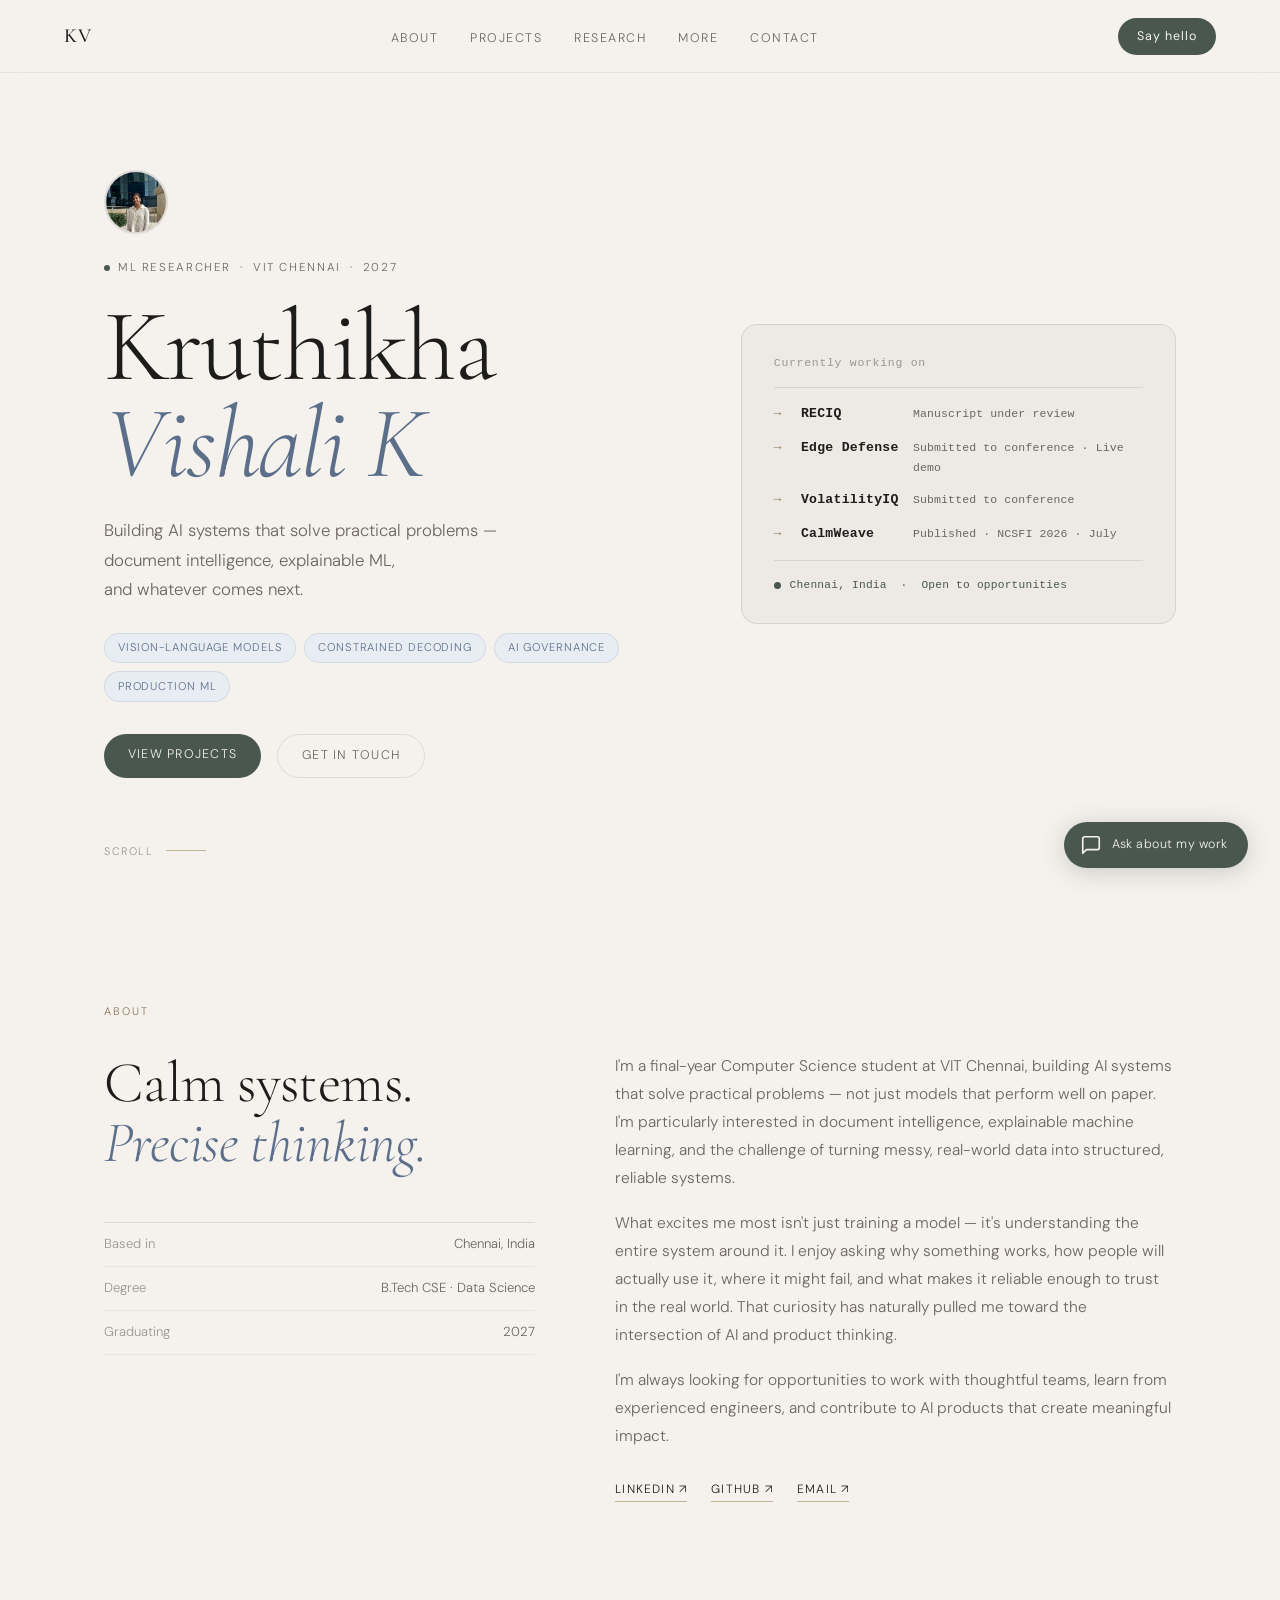
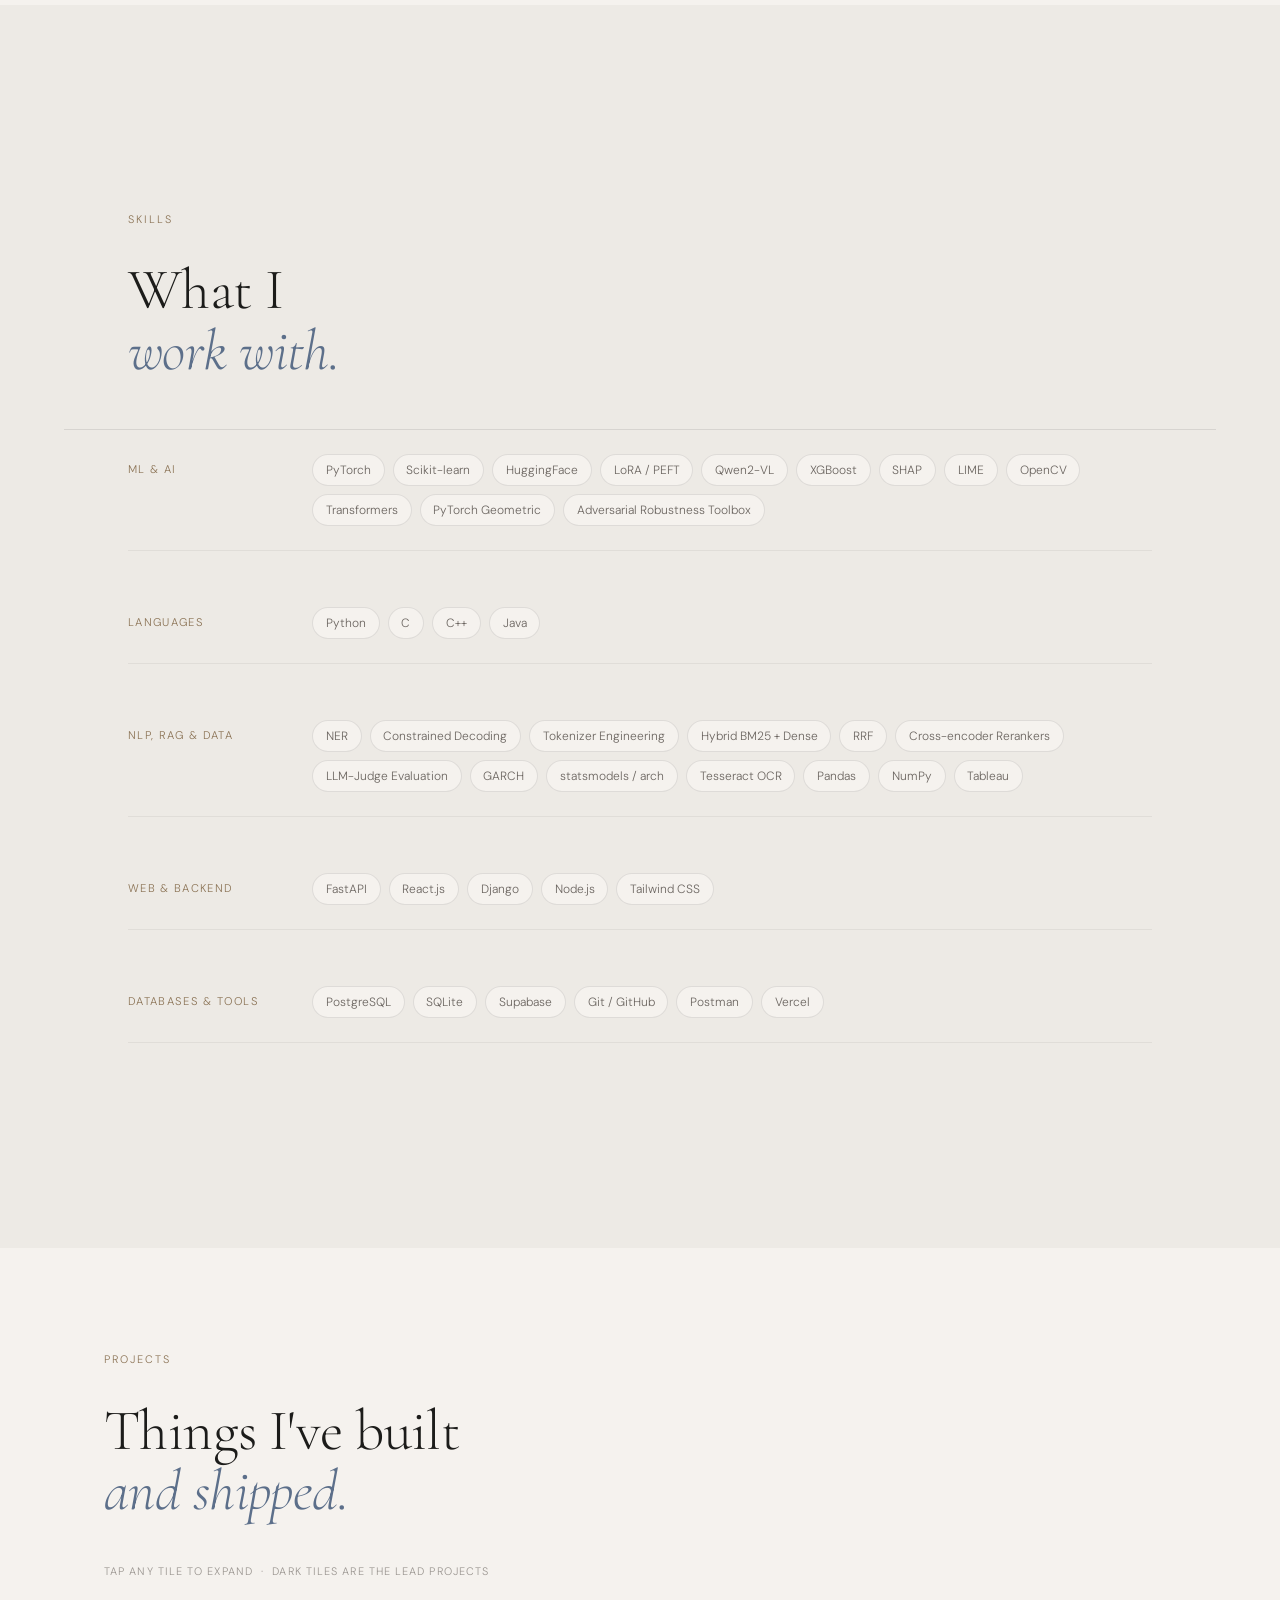
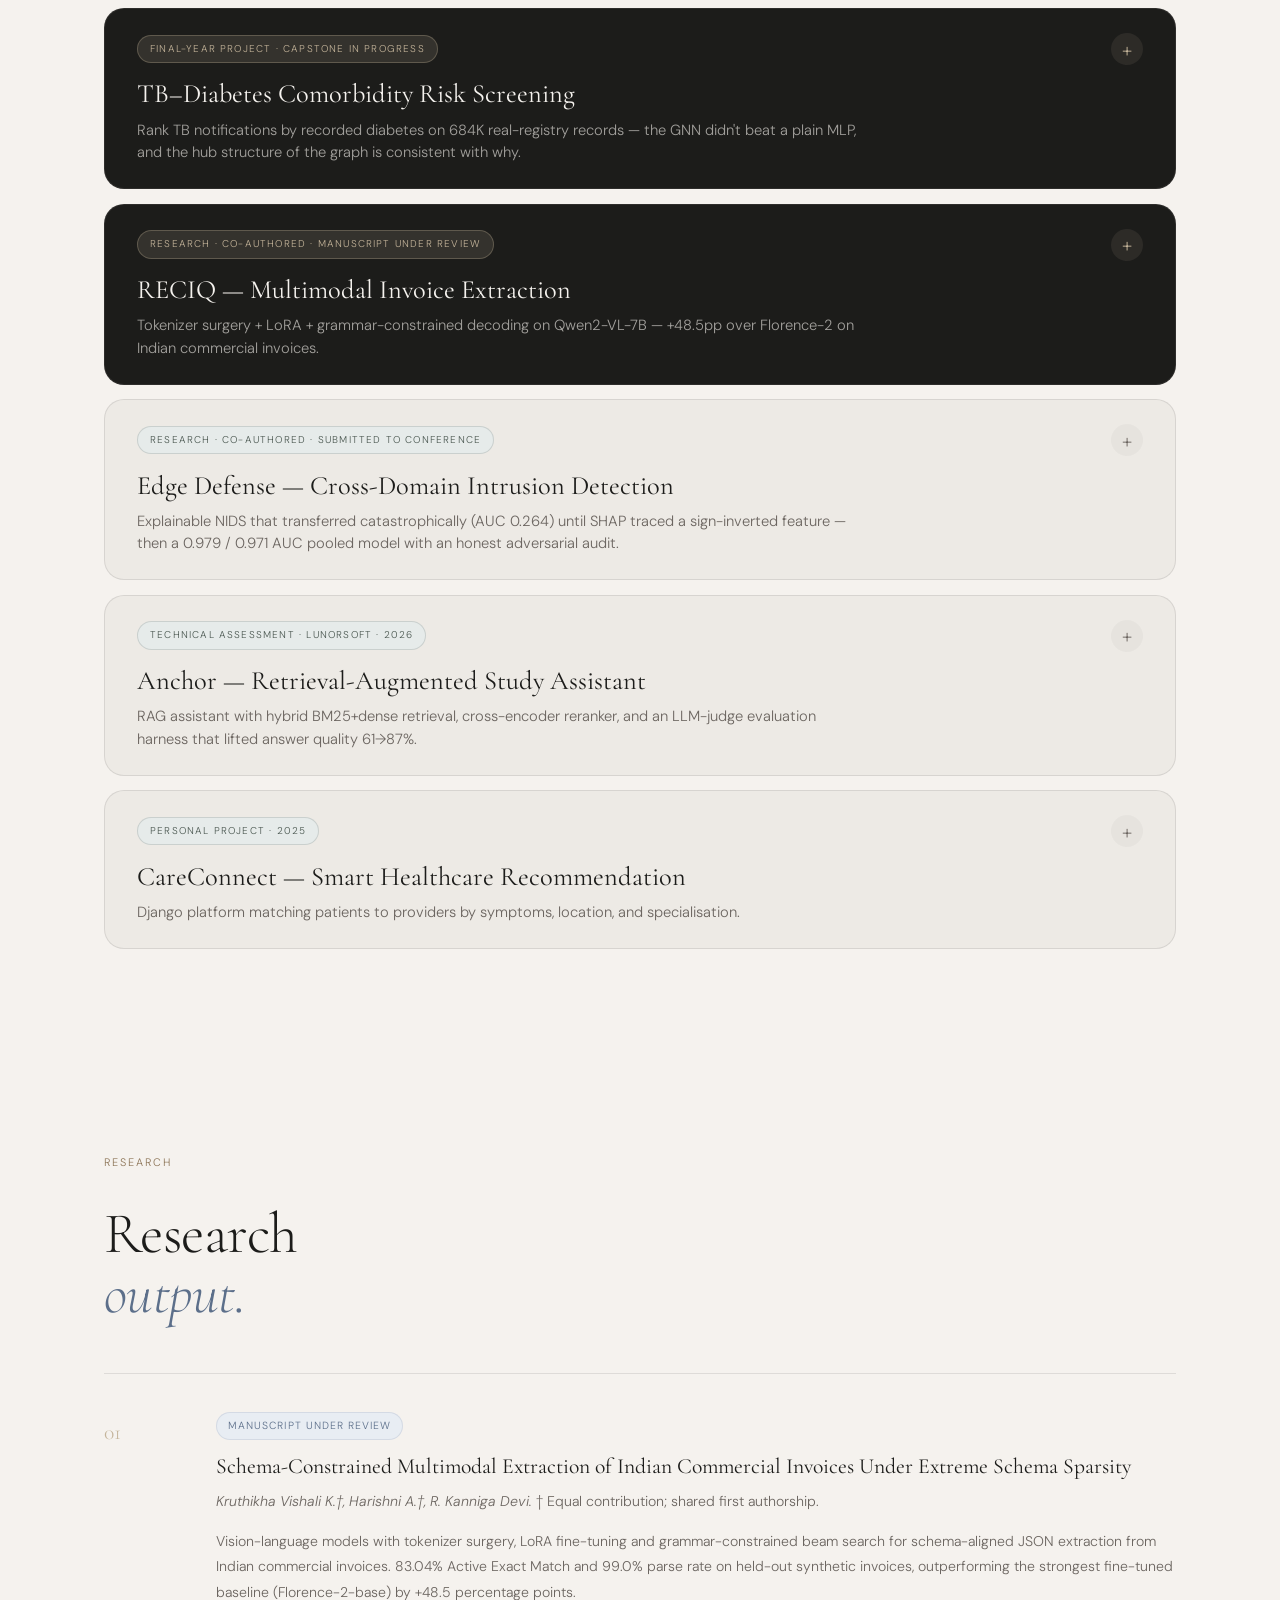
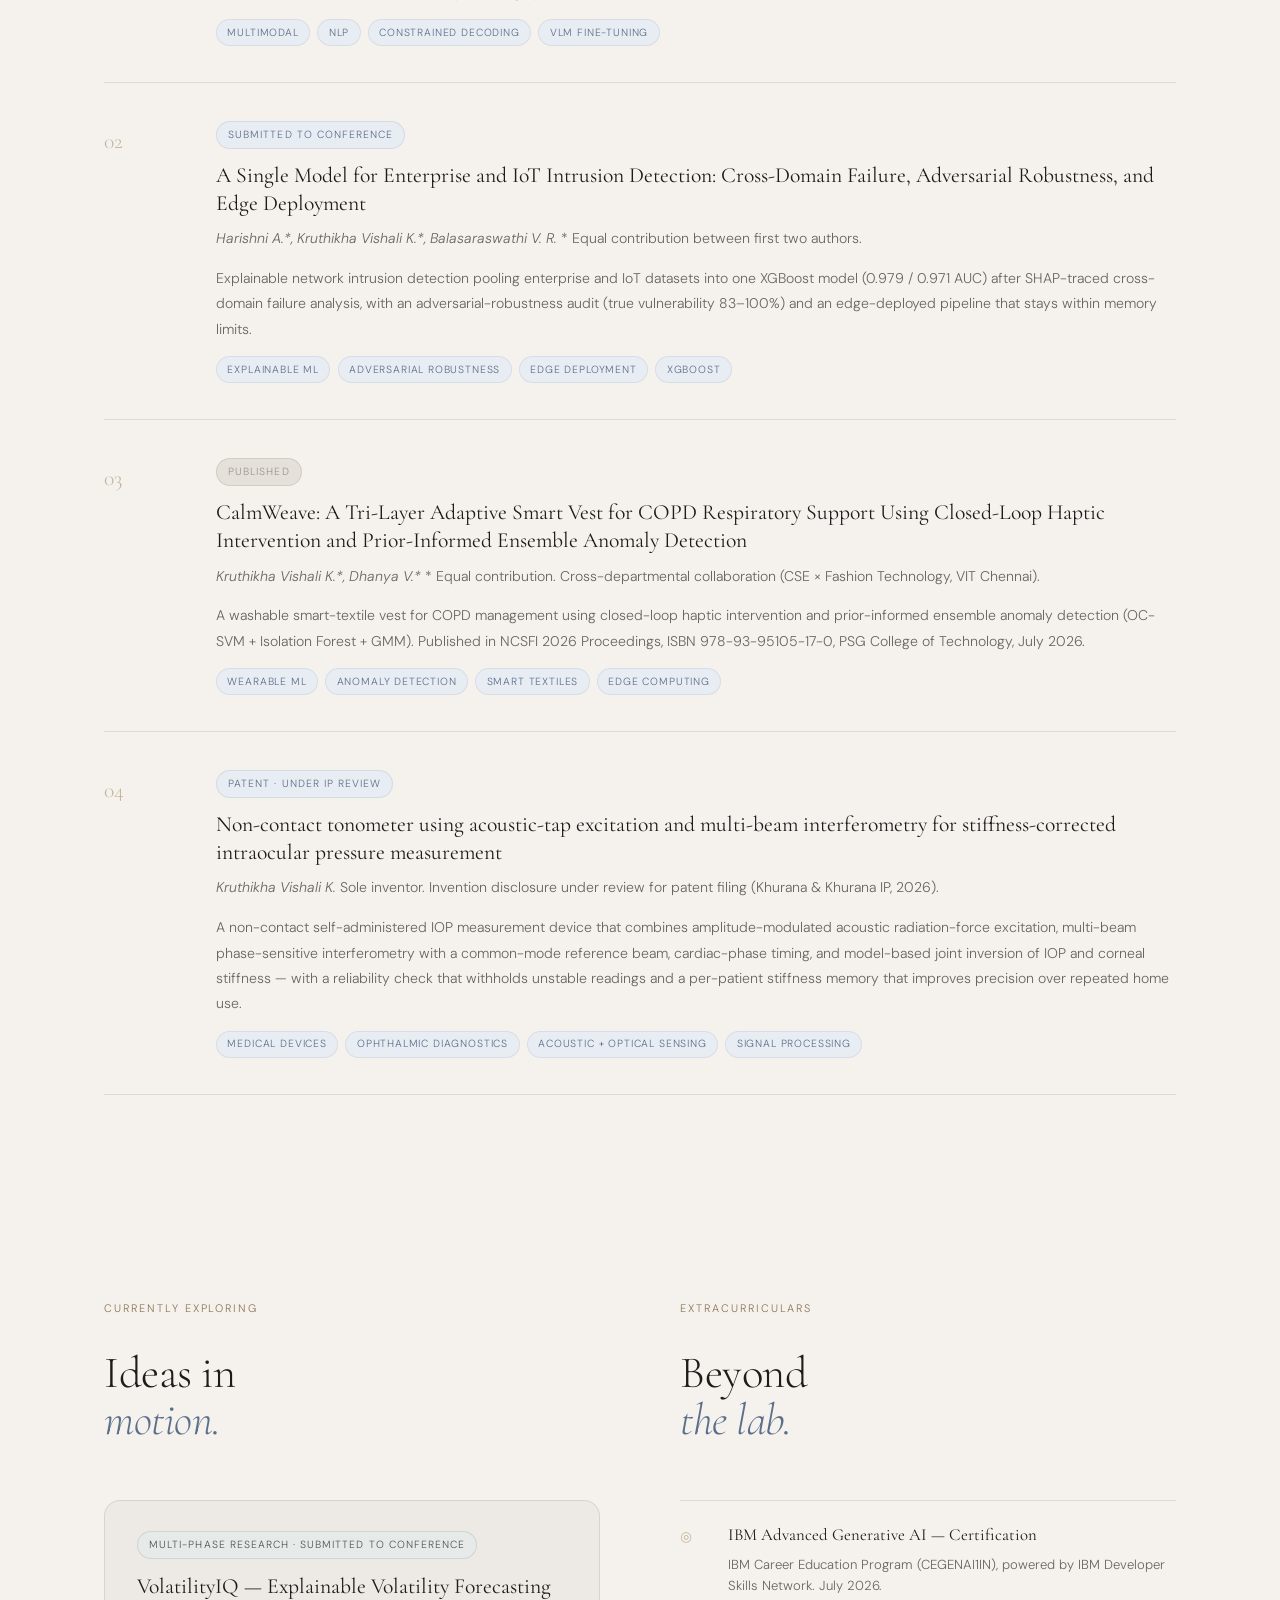
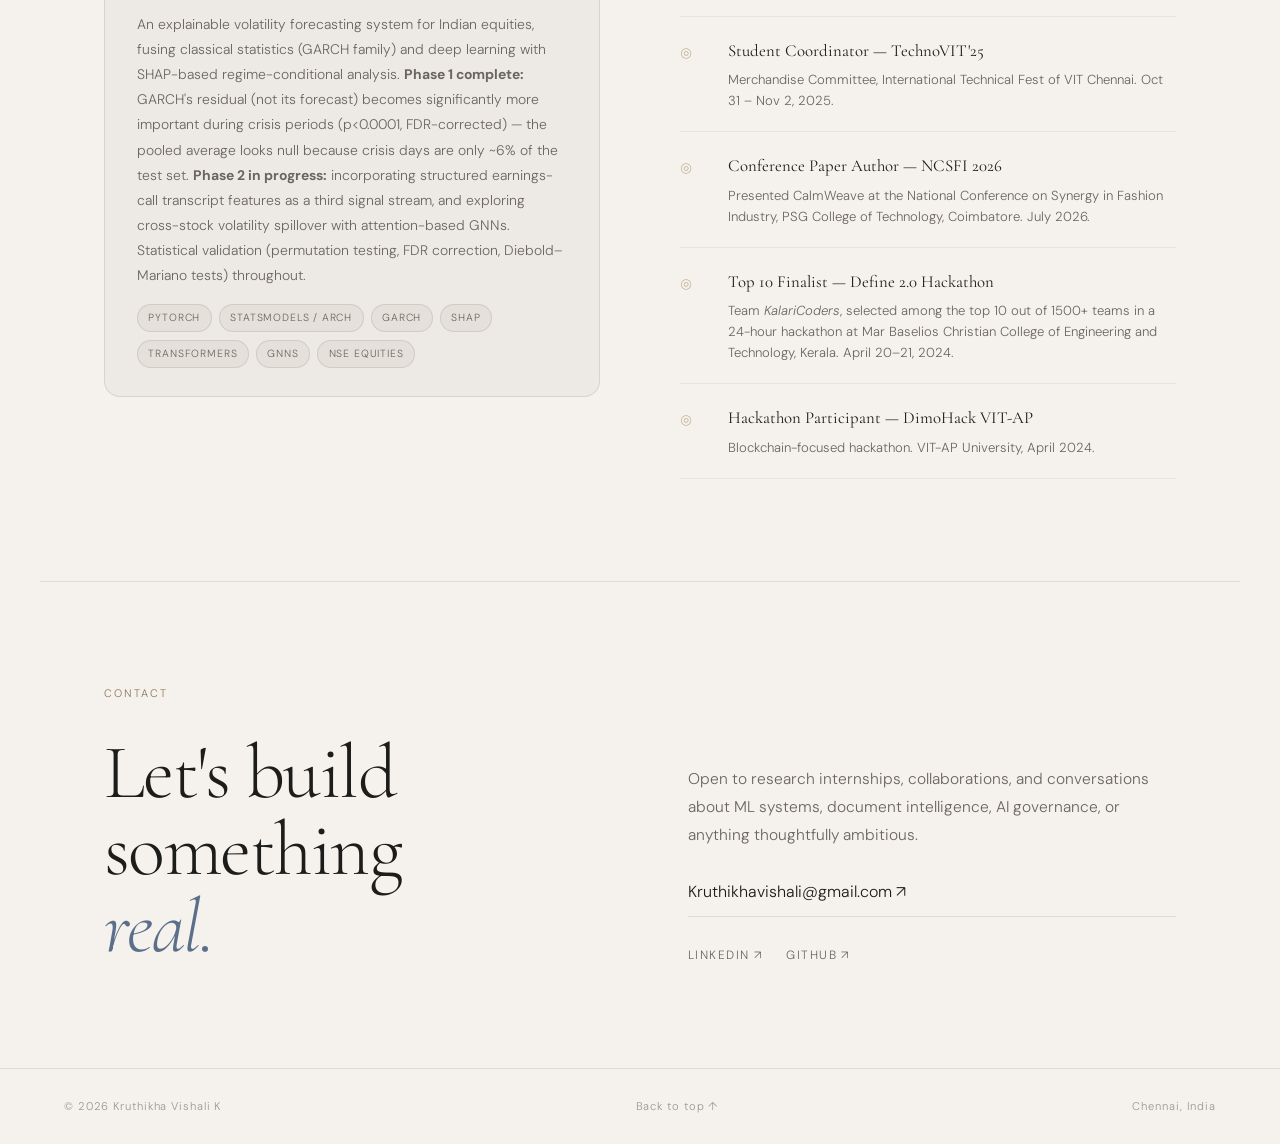
==== commit 05e61a25: "TB-DM: report-grounded corrections to all claims Post-review of the actual thesis report (not just t" ====
--- a/index.html
+++ b/index.html
@@ -178,23 +178,23 @@
       <details class="project-tile project-tile--star" id="tb-dm">
         <summary class="tile-summary">
           <div class="tile-top-row">
-            <span class="tile-badge">Bachelor's Thesis · Capstone in progress</span>
+            <span class="tile-badge">Final-year project · Capstone in progress</span>
             <span class="tile-chevron" aria-hidden="true"></span>
           </div>
           <h3 class="tile-title">TB–Diabetes Comorbidity Risk Screening</h3>
-          <p class="tile-oneliner">Rank TB patients by diabetes risk from day-one notification data on 684K patients — the GNN didn't beat a plain MLP, and we can explain exactly why.</p>
+          <p class="tile-oneliner">Rank TB notifications by recorded diabetes on 684K real-registry records — the GNN didn't beat a plain MLP, and the hub structure of the graph is consistent with why.</p>
         </summary>
         <div class="tile-body">
-          <p class="project-desc">The World Health Organization recommends screening every TB patient for diabetes, but testing capacity is scarce. We built a screening model that ranks patients by diabetes risk and treatment-era mortality using <strong>only what the clinic holds on day one of notification</strong> — no later-workup fields, no leakage.</p>
-          <p class="project-desc">Starting from Brazil's SINAN-TB national registry (964,099 records), a field-by-field leakage audit under a single prediction-time rule removed 15 outcome-leaking fields, 1,849 post-death notifications, and the 2001–2006 era (30× death under-recording). Analysis cohort: <strong>684,694 patients</strong>, 88 notification-time features. We compared a heterogeneous GNN against XGBoost, logistic regression and MLP on identical inputs and group-aware splits.</p>
-          <p class="project-desc"><strong>Honest negative result:</strong> the GNN did not outperform a plain MLP after equal tuning. The reason was explainable from the graph itself — <strong>101 hubs served the entire 684K cohort</strong>, so the structure sends nearly identical messages to every patient. We report it as a finding, not a failure. Isotonic recalibration dropped expected calibration error from <strong>0.303 → 0.001</strong>, and a WHO-grounded guideline layer attaches verbatim passages to each flagged score (retrieval-grounded explanation without text generation — a deliberate clinical-safety choice). Indian hospital-data retraining pending ethics-committee approval, planned for the 8th-semester capstone.</p>
+          <p class="project-desc">The World Health Organization recommends screening every TB patient for diabetes, but testing capacity is scarce. We built a screening model that ranks TB notifications by <strong>recorded diabetes</strong> and treatment-era mortality risk using <strong>only what the clinic holds on day one of notification</strong> — no later-workup fields, no leakage.</p>
+          <p class="project-desc">Starting from Brazil's SINAN-TB national registry (964,099 records), a field-by-field leakage audit under a single prediction-time rule removed <strong>15 fields recorded during or after treatment</strong> (8 treatment-era, 7 downstream), 1,849 post-death notifications, and the 2001–2006 era (30× death under-recording). Analysis cohort: <strong>684,694 notifications</strong>, 88 notification-time features. We compared a heterogeneous GNN against XGBoost, logistic regression and MLP on identical inputs and group-aware splits.</p>
+          <p class="project-desc"><strong>Honest negative result:</strong> XGBoost reached lock-box AUROC <strong>0.804 (death) / 0.808 (recorded diabetes)</strong>; the heterogeneous GNN did not beat a plain MLP after equal-budget tuning (<strong>0.8156 vs 0.8154 on death; 0.8105 vs 0.8107 on recorded diabetes</strong>), consistent with the graph's <strong>101-hub structure</strong> sending nearly identical messages across patients. Reported as a finding, not a failure. Isotonic recalibration (fitted on validation) dropped expected calibration error from <strong>0.303 to 0.001</strong>, and a WHO-grounded guideline layer attaches verbatim passages to each flagged score (retrieval-grounded explanation without text generation — a deliberate clinical-safety choice). Indian hospital-data retraining planned for the 8th-semester capstone.</p>
           <div class="project-stats">
-            <div class="project-stat"><span class="stat-val">684,694</span><span class="stat-key">Patients Analyzed</span></div>
-            <div class="project-stat"><span class="stat-val">0.808</span><span class="stat-key">Lock-box AUROC</span></div>
+            <div class="project-stat"><span class="stat-val">684,694</span><span class="stat-key">Notifications Analyzed</span></div>
+            <div class="project-stat"><span class="stat-val">0.808</span><span class="stat-key">Lock-box AUROC (diabetes)</span></div>
             <div class="project-stat"><span class="stat-val">200×</span><span class="stat-key">Calibration Improvement</span></div>
             <div class="project-stat"><span class="stat-val">41.1%</span><span class="stat-key">Deaths at Top 10%</span></div>
           </div>
-          <div class="project-collab">Co-authored with Harishni A. (equal contribution) · Supervised by Dr. R. Kanniga Devi · VIT Chennai</div>
+          <div class="project-collab">Co-authored with Harishni A. · Supervised by Dr. R. Kanniga Devi · VIT Chennai</div>
           <div class="project-stack">
             <span>scikit-learn</span><span>XGBoost</span><span>PyTorch Geometric</span><span>SHAP</span><span>Isotonic Regression</span><span>BM25</span>
           </div>
@@ -265,7 +265,7 @@
           <p class="tile-oneliner">RAG assistant with hybrid BM25+dense retrieval, cross-encoder reranker, and an LLM-judge evaluation harness that lifted answer quality 61→87%.</p>
         </summary>
         <div class="tile-body">
-          <p class="project-desc">A RAG study assistant over an openly-licensed Open-Stax textbook corpus. Hybrid <strong>BM25 + dense retrieval</strong> fused via Reciprocal Rank Fusion with a cross-encoder reranker (95% top-5 passage recall on a 39-question evaluation set). An <strong>LLM-judge evaluation harness</strong> (gpt-oss-120b answerer, qwen3-27b judge) measures faithfulness, correctness, citation and off-syllabus refusal — every prompt and threshold choice was iterated against the harness rather than by inspection.</p>
+          <p class="project-desc">A RAG study assistant over an openly-licensed OpenStax textbook corpus. Hybrid <strong>BM25 + dense retrieval</strong> fused via Reciprocal Rank Fusion with a cross-encoder reranker (95% top-5 passage recall on a 39-question evaluation set). An <strong>LLM-judge evaluation harness</strong> (gpt-oss-120b answerer via Groq, qwen3.8-27b judge) measures faithfulness, correctness, citation and off-syllabus refusal — every prompt and threshold choice was iterated against the harness rather than by inspection.</p>
           <div class="project-stats">
             <div class="project-stat"><span class="stat-val">61 → 87%</span><span class="stat-key">Fully Correct</span></div>
             <div class="project-stat"><span class="stat-val">78 → 92%</span><span class="stat-key">Faithfulness</span></div>
